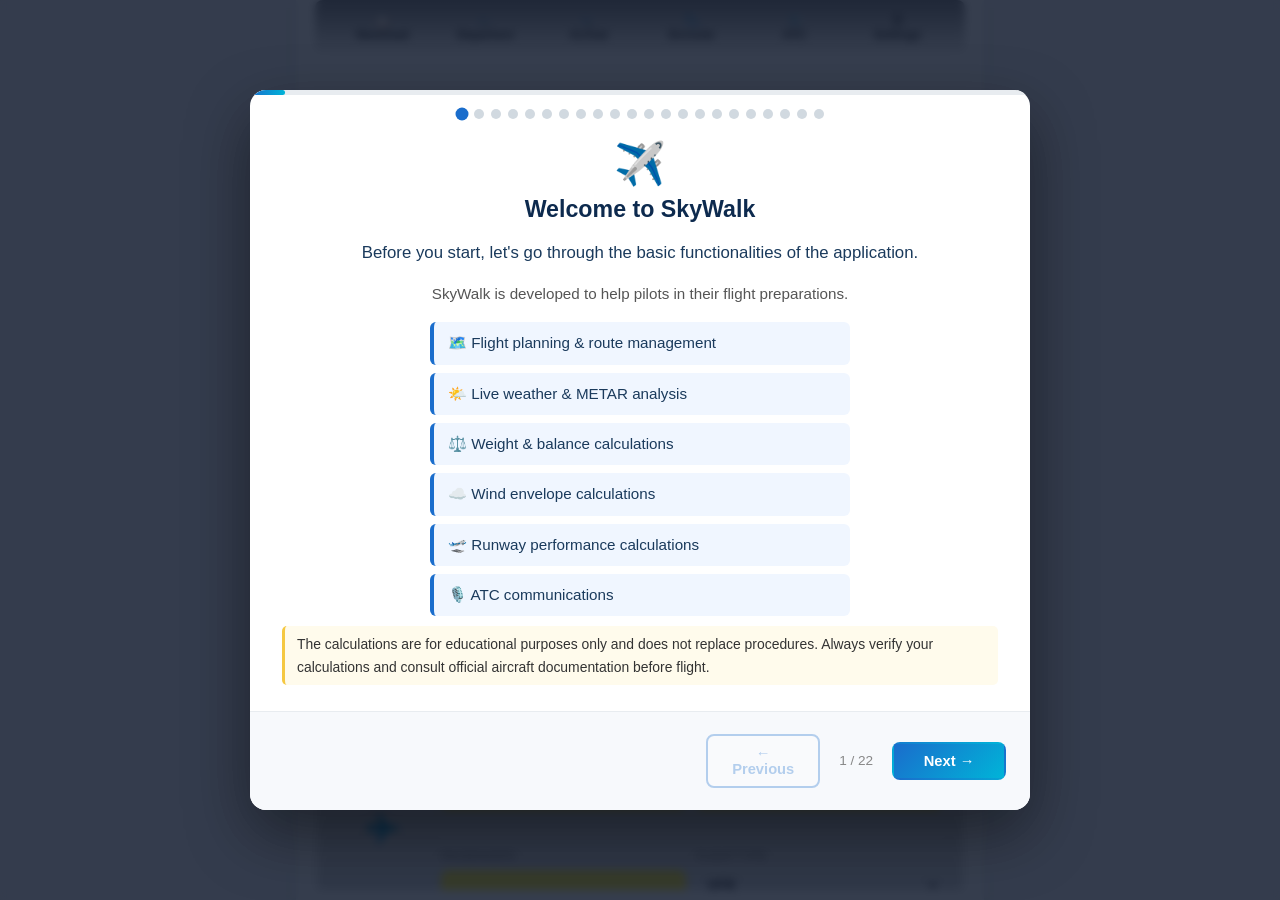
==== docs/index.html @ 06df672e "new version" ====
<!DOCTYPE html>
<html lang="en">

<!--
// SkyWalk Application

// Copyright (c) 2025 Erdogan Taskesen
// Author: Erdogan Taskesen

// License: Non-Commercial Source-Available License

// Permission is hereby granted for non-commercial purposes only.
// Non-commercial use includes academic, educational, and personal use.

// Commercial use is strictly prohibited without prior written permission
// from the author. Commercial use includes, but is not limited to:
// - Use by for-profit entities
// - Internal business use
// - Software-as-a-Service (SaaS)
// - Consulting, client work, or service delivery
// - Redistribution as part of a paid product
// - Resale or monetization in any form

// Any commercial use requires an explicit, separate commercial license
// obtained from the author.

// DISCLAIMER OF WARRANTY AND LIABILITY

// This software is provided "AS IS", without warranty of any kind,
// express or implied, including but not limited to the warranties of
// merchantability, fitness for a particular purpose, accuracy, or
// non-infringement.

// The entire risk arising out of the use or performance of this software
// is assumed by the user. In no event shall the author be liable for any
// claim, damages, or other liability, whether in an action of contract,
// tort, or otherwise, arising from, out of, or in connection with the
// software or the use or other dealings in the software.

// Contact:
// For commercial licensing requests, contact:
// <skywalk.aviation@icloud.com>

-->


<head>
    <meta charset="UTF-8">
    <title>Skywalk Flightplan</title>

    <!--Prevent White Flash / Hard Reload Feel-->
    <meta name="theme-color" content="#0a0f1c">

    <!--RUN FULL SCREEN-->
    <meta name="viewport" content="width=device-width, initial-scale=1.0, viewport-fit=cover">
    <meta name="mobile-web-app-capable" content="yes">
    <meta name="apple-mobile-web-app-status-bar-style" content="black-translucent">
    <meta name="theme-color" content="#2A3F54">
    <meta http-equiv="Cross-Origin-Opener-Policy" content="same-origin">
    <meta http-equiv="Cross-Origin-Embedder-Policy" content="require-corp">

    <!--ICON-->
    <link rel="shortcut icon" type="image/png" href="./icons/icon_dark.png">
    <link rel="icon" type="image/png" sizes="16x16 32x32" href="./icons/icon_dark.png">
    <link rel="apple-touch-icon" sizes="180x180" href="./icons/icon_dark.png">

    <!--STYLESHEETS-->
    <link rel="stylesheet" href="./styles/style.css">
    <link rel="stylesheet" href="./styles/style_tutorial.css">
    <link rel="stylesheet" href="./styles/style_wb.css">
    <link rel="stylesheet" href="./styles/style_topmenu.css">
    <link rel="stylesheet" href="./styles/style_navlog.css">
    <link rel="stylesheet" href="./styles/style_countries.css">
    <link rel="stylesheet" href="./styles/style_wizard.css">
    <link rel="stylesheet" href="./styles/style_darkmode.css">

    <!--CORE FILES-->
    <link rel="stylesheet" href="https://pyscript.net/releases/2025.8.1/core.css">
    <script type="module" src="https://pyscript.net/releases/2025.8.1/core.js"></script>
    <script src="./libs/plotly-2.35.2.min.js"></script>

    <!--GZIP-->
    <!--<script src="https://cdn.jsdelivr.net/npm/fflate/umd/index.js"></script>-->
    <script src="./libs/fflate.js"></script>

    <!--LOGIN-->
    <!--<script src="https://cdnjs.cloudflare.com/ajax/libs/Chart.js/3.9.1/chart.min.js"></script>-->
    <script src="./libs/chart.min.js"></script>
    <script async src="https://js.stripe.com/v3/buy-button.js"></script>

    <!-- Leaflet CSS -->
    <link rel="stylesheet" href="./libs/leaflet.css">
    <script src="./libs/leaflet.js"></script>
    <!--APP FILES-->
    <link rel="manifest" href="manifest.json">
    <script src="app.js"></script>
    <!--SCRIPTS-->
    <script src="./scripts/config.js" defer></script>
    <script src="./scripts/core.js" defer></script>
    <script src="./scripts/flashcard.js" defer></script>
    <script src="./scripts/widgets.js" defer></script>
    <!--ANIMATION SCRIPTS-->
    <script src="./scripts/rain.js" defer></script>
    <script src="./scripts/cloud.js" defer></script>
    <script src="./scripts/fog.js" defer></script>
    <script src="./scripts/sun.js" defer></script>
    <script src="./scripts/snow.js" defer></script>
    <script src="./scripts/dark.js" defer></script>
    <script src="./scripts/cloudPlot.js" defer></script>
    <script src="./scripts/metar.js" defer></script>
    <script src="./scripts/maps.js" defer></script>
    <script src="./scripts/circuit.js" defer></script>
    <script src="./scripts/weightbalance.js" defer></script>
    <script src="./scripts/windenvelope.js" defer></script>
    <script src="./scripts/fuel.js" defer></script>
    <script src="./scripts/runway.js" defer></script>
    <script src="./scripts/runwayUI.js" defer></script>
    <script src="./scripts/checklist.js" defer></script>
    <script src="./scripts/tutorial.js" defer></script>
    <script src="./scripts/wizard.js" defer></script>
    <script src="./scripts/aircraft.js" defer></script>
    <script src="./scripts/pax_weights.js" defer></script>
    <script src="./scripts/various.js" defer></script>
    <script src="./scripts/navlog.js" defer></script>
    <script src="./scripts/navlogGUI.js"></script>
    <script src="./scripts/ATC.js"></script>
    <script src="./scripts/defaults.js"></script>
    <script src="./scripts/aerodromes.js"></script>
    <script src="./scripts/clickevents.js" defer></script>
    <script src="./scripts/darkmode.js" defer></script>

    <!--login.js must be after config.js-->
    <script src="./scripts/login.js" defer></script>
    <script src="./scripts/paywall.js" defer></script>


</head>


<body>

<div id="app">

    <!-- Tab links -->
    <div class="app-container">
        <div class="tab">
            <button class="tablinks" data-tab="General">📋<br>New/load</button>
            <button class="tablinks" data-tab="Departure">🛫<br>Departure</button>
            <button class="tablinks" data-tab="Arrival">🛬<br>Arrival</button>
            <button class="tablinks" data-tab="Enroute">✈️<br>Enroute</button>
            <button class="tablinks" data-tab="ATC">🎙️<br>ATC</button>
            <button class="tablinks" data-tab="Settings">☰<br>Settings</button>
        </div>
    </div>

	<div id="Settings" class="tabcontent">

        <!-- Dark mode toggle -->
        <button id="dark-mode-toggle" class="dark-toggle-btn" onclick="toggleDarkMode();  newFlightPlan();" title="Toggle dark mode" aria-label="Toggle dark mode">
            <span id="dark-mode-icon">🌙</span>
        </button>

	    <label_h1>Settings</label_h1>
        <button class="tablinks" data-tab="Checklist" style="cursor: pointer;">📋 Checklist</button>
        <button class="tablinks" data-tab="Aircrafts" style="cursor: pointer;">🛠️ Aircraft Managment</button>
        <button class="tablinks" data-tab="Countries" style="cursor: pointer;">🌍 Select Countries</button>

        <label_h1>Documentation</label_h1>
        <button onclick="window.open('https://skywalk-aviation.github.io/docs/pages/html/index.html','_blank')" title="Documentation pages">📗 Documentation pages</button>

        <label_h1>Wizards</label_h1>
        <div class="button-row"> <button id="Wizard" type="button" onclick="window.SkyWalkWizard.show()" title="Setup Wizard"> 🧙 Wizard New Flightplan </button> </div>
        <div class="button-row"> <button id="Tutorial" type="button" onclick="window.SkyWalkTutorial.show()" title="Tutorial"> 📘 Tutorial </button> </div>

        <label_h1>Configurations/ Updates</label_h1>
       	<button class="tablinks" data-tab="Config" style="cursor: pointer;">⚙️ Config</button>
        <button class="tablinks" data-tab="Subscriptions" style="cursor: pointer;">💳 Subscriptions/ Pricing</button>
        <button id="updateBtn" onclick="updateApp()">🌀 Check for updates</button>

	</div>


    <!-- =============== TAB GENERAL =============== -->
	<div id="General" class="tabcontent">
        <div class="border-round-eged-logo">
            <div class="logo-container">

                <div id="loading-spinner" class="spinner-overlay" style="display: flex;">
                    <div class="spinner-container">
                        <div class="spinner"></div>
                        <div class="spinner-text">Loading SkyWalk. Please wait..</div>
                    </div>
                </div>

                <a href="https://skywalk-aviation.github.io/docs/pages/html/index.html" target="_blank">
                    <img
                        id="SKYWALK_LOGO_image_cache"
                        alt="SkyWalk"
                        src="./figs/logo_skywalk.png"
                    >
                    <!--<canvas class="rain-canvas" data-prefix="SKYWALK_LOGO"></canvas>-->
                    <canvas class="cloud-canvas"  data-prefix="SKYWALK_LOGO"></canvas>
                    <!--<canvas class="fog-canvas"  data-prefix="SKYWALK_LOGO"></canvas>-->
                    <!--<canvas class="flare-canvas"  data-prefix="SKYWALK_LOGO"></canvas>-->
                    <!--<canvas class="snow-canvas"  data-prefix="SKYWALK_LOGO"></canvas>-->
                    <!--<canvas class="dark-canvas"  data-prefix="SKYWALK_LOGO"></canvas>-->
                </a>
                <div class="version" style="margin-bottom: 5px;">version: 1.0.0</div>

            </div>
        </div>


        <div class="button-row"> <button id="Wizard" type="button" onclick="window.SkyWalkWizard.show()" title="Setup Wizard"> 🧙 Wizard New Flightplan</button> </div>

        <div class="flight-card">
            <div class="route-header">


                <div class="airport" style="min-width: 0; overflow: hidden;">
                    <div class="airport-code">
                        <input id="DEPARTURE_ICAO" type="text" class="UPPERCASE_input" title="Departure ICAO"
                            style="font-size: 26px; font-weight: bold; color: #2c2c2c; margin-bottom: 2px; text-align: center; width: 100%; box-sizing: border-box;">
                    </div>
                    <div id="DEPARTURE_CITY" class="airport-name">DEPARTURE</div>
                    <div><img id="DEPARTURE_FLAG_2" src="" alt="" style="width:30px; height:auto; vertical-align:middle; margin-left:6px;"></div>
                    <div class="schedule-label">Scheduled</div>
                    <input type="time" id="DEPARTURE_CLOCK" class="clock-input" onclick="this.showPicker?.()" step="300" style="width: 100%; box-sizing: border-box;">
                </div>

                <div
                  class="plane-icon"
                  onclick="handlePlaneClick()" title="Load aerodrome field information" style="display:flex; flex-direction:column; align-items:center; cursor:pointer;">
                    <svg viewBox="0 0 24 24" xmlns="http://www.w3.org/2000/svg" style="width:36px; height:36px;">
                        <path d="M21 16v-2l-8-5V3.5c0-.83-.67-1.5-1.5-1.5S10 2.67 10 3.5V9l-8 5v2l8-2.5V19l-2 1.5V22l3.5-1 3.5 1v-1.5L13 19v-5.5l8 2.5z"/>
                    </svg>

                    <div style="font-size:10px; margin-top:4px; opacity:0.7; text-align:center;">
                        Load Aerodromes
                    </div>
                </div>

                <div class="airport" style="min-width: 0; overflow: hidden;">
                    <div class="airport-code">
                        <input id="ARRIVAL_ICAO" type="text" class="UPPERCASE_input" title="Arrival ICAO"
                        style="font-size: 26px; font-weight: bold; color: #2c2c2c; margin-bottom: 2px; text-align: center; width: 100%; box-sizing: border-box;">
                    </div>
                    <div id="ARRIVAL_CITY" class="airport-name">ARRIVAL</div>
                    <div><img id="ARRIVAL_FLAG_2" src="" alt="" style="width:30px; height:auto; vertical-align:middle; margin-left:6px;"></div>
                    <div class="schedule-label">Scheduled</div>
                    <input type="time" id="ARRIVAL_CLOCK" class="clock-input" onclick="this.showPicker?.()" step="300" style="width: 100%; box-sizing: border-box;">
                </div>
            </div>


            <!--CREATE AIRCRAFT LINE WITH BUTTONS -->
            <div class="wind-grid" style="display: flex; ">
                <!-- LEFT: button -->
                <button id="new_plan_btn"
                    title="Start new flight plan (clears current)"
                    style="
                        background:transparent;
                        border:transparent;
                        border-radius:6px;
                        color:#333;
                        width:32px;
                        height:32px;
                        padding:0;
                        margin:0 6px 0 0;
                        cursor:pointer;
                        font-size:18px;
                        display:flex;
                        align-items:center;
                        justify-content:center;
                        transition:all .15s ease;"
                >✕</button>

                <div class="divider-general-section" style="display:flex; align-items:center; width:100%;"></div>

                    <!-- CENTER: Divider -->
                    <!--<svg class="divider-plane"
                        viewBox="0 0 24 24"
                        xmlns="http://www.w3.org/2000/svg"
                        style="margin:0 auto;">
                        <path fill="#666" d="M21 16v-2l-8-5V3.5c0-.83-.67-1.5-1.5-1.5S10 2.67 10 3.5V9l-8 5v2l8-2.5V19l-2 1.5V22l3.5-1 3.5 1v-1.5L13 19v-5.5l8 2.5z"/>
                    </svg>-->

                <div style="flex:1; display:flex; flex-direction:column; justify-content:center;">
                    <div id="ICAO_load_progress_track"
                         style="display:none; height:4px; width:100%; background:#e0e0e0;
                                border-radius:2px; margin-top:3px; overflow:hidden;">
                        <div id="ICAO_load_progress_bar"
                             style="height:100%; width:0%; background:#006280;
                                    border-radius:2px; transition:width 0.25s ease;">
                        </div>
                    </div>
                </div>

                <!-- RIGHT: button -->
                <button id="save_fields_btn" onclick="save_flightplan()" title="Save Flight Plan" style="background-color:transparent; border:none; color:#666; width:30px; min-width:24px; height:24px; padding:0; margin:0 6px 0 0; cursor:pointer;"> 💾 </button>

            </div>

            <!---->

            <!--<div class="distance-section">-->
            <div class="distance-info" style="display:flex; justify-content:center; align-items:center; ">
                    <!--<span id="DEPARTURE_FLIGHT_DISTANCE_INFO">Departure</span>-->
                    <span id="ARRIVAL_FLIGHT_DISTANCE_INFO">- km, - min.</span>
                </div>
            <!--</div>-->



        </div>


        <!-- AIRCRAFT SECTION -->
        <div class="divider-general-section" style="background: #f5f5f5;"></div>

        <div class="flight-card">
            <div class="flight-card-row">

                <!-- LEFT 15% COLUMN -->
                <div class="flight-card-icon" onclick="aircraftRegistrationClick()" title="Load aircraft">
                    <div class="plane-small">
                        <svg viewBox="0 0 24 24" xmlns="http://www.w3.org/2000/svg">
                            <path d="M21 16v-2l-8-5V3.5c0-.83-.67-1.5-1.5-1.5S10 2.67 10 3.5V9l-8 5v2l8-2.5V19l-2 1.5V22l3.5-1 3.5 1v-1.5L13 19v-5.5l8 2.5z"/>
                        </svg>
                    </div>
                </div>

                <!-- RIGHT 85% CONTENT -->
                <div class="flight-card-content">

                    <div class="wind-grid">
                        <div class="aircraft" style="text-align: left;">
                            <span id="CALLSIGN_LABEL" class="tile-label" style="text-align: left;">REGISTRATION</span>
                            <input id="CALLSIGN" type="text" class="tile-value UPPERCASE_input"
                                   title="Registration of the aircraft"
                                   style="font-size: 14px; text-align: left">
                        </div>

                        <div class="aircraft" style="text-align: left;">
                            <span class="tile-label" style="text-align: left;">AIRCRAFT TYPE</span>
                            <input id="AIRCRAFT_TYPE" type="text"
                                   class="tile-value UPPERCASE_input"
                                   title="Aircraft Type (ROBIN, CESSNA)"
                                   style="font-size: 14px; text-align: left; ">
                        </div>
                    </div>

                    <div class="divider-general-section" style="background: #f0f0f0"></div>

                    <div class="wind-grid">
                        <div class="aircraft" style="text-align: left;">
                            <span class="tile-label" style="text-align: left;">PASSENGERS</span>
                            <input id="POB" type="text"
                                   class="tile-value UPPERCASE_input"
                                   title="Persons on Board"
                                   style="font-size: 14px; text-align: left">
                        </div>

                        <div class="aircraft" style="text-align: left;">
                            <span class="tile-label" style="text-align: left;">FLIGHT TYPE</span>
                            <select id="FLIGHT_RULES" class="tile-value-dropdown" style="text-align: left; background: transparent; ">
                                <option value="VFR">VFR</option>
                                <option value="IFR">IFR</option>
                            </select>
                        </div>
                    </div>

                </div>

            </div>
        </div>


        <div class="divider-general-section" style="background: #f5f5f5;"></div>


        <div class="flight-card">
            <div class="flight-card-row">

                <!-- LEFT 15% COLUMN -->
                <div class="flight-card-icon" onclick="load_flightplan_js()" title="Load flight plan">
                    <div class="plane-small">
                        <svg viewBox="0 0 24 24" xmlns="http://www.w3.org/2000/svg">
                            <path d="M21 16v-2l-8-5V3.5c0-.83-.67-1.5-1.5-1.5S10 2.67 10 3.5V9l-8 5v2l8-2.5V19l-2 1.5V22l3.5-1 3.5 1v-1.5L13 19v-5.5l8 2.5z"/>
                        </svg>
                    </div>
                </div>


                <div class="flight-card-content">
                    <div class="wind-grid">
                        <div class="aircraft" style="text-align: left;">
                            <span id='DATETIME_CREATION' class="tile-label" style="text-align: left;">FLIGHT PLAN</span>
                            <input id="FLIGHTPLAN" type="text" class="tile-value UPPERCASE_input"
                                onchange="createDateTime()"
                                placeholder="My new flight plan"
                                title="Flightplan"
                                style="font-size: 20px; text-align: left;">
                        </div>
                    </div>

                    <div class="divider-general-section">
                        <!-- Load progress bar – shown only while ARRIVAL_ICAO is loading -->
                        <div id="flightplan_load_progress_track" style="display:none; height:4px; width:100%; background:#e0e0e0; border-radius:2px; margin-top:3px; overflow:hidden;">
                            <div id="flightplan_load_progress_bar" style="height:100%; width:0%; background:#006280; border-radius:2px; transition:width 0.25s ease;"></div>
                        </div>
                    </div>

                    <div style="display: flex; align-items: center; gap: 6px; width: 100%;">
                        <!-- Delete button -->
                        <button id="delete_btn" title="Delete Flight Plan" style="flex: 0 0 30px; width: 30px; height: 30px; display: flex; align-items: center; justify-content: center; background: transparent; border: none; color: #666; cursor: pointer; font-size: 16px;">🗑️</button>
                        <!-- Dropdown -->
                        <select id="plan_spinner" class="tile-value-dropdown" onchange="this.value && load_flightplan_js()" style="flex: 1; width: 100%; min-width: 0; background: lightgray; font-size: 12px;"><option value="">Select and Load</option></select>
                        <!-- RIGHT: button -->
                        <button id="save_fields_btn" onclick="save_flightplan()" title="Save Flight Plan" style="background-color:transparent; border:none; color:#666; width:30px; min-width:24px; height:24px; padding:0; margin:0 6px 0 0; cursor:pointer;"> 💾 </button>
                    </div>


                </div>
            </div>
        </div>

        <div class="divider-general-section" style="background: #f5f5f5;"></div>

        <span class="tile-label" style="text-align: left; font-size: 16px; font-weight: bold;">FLIGHT PLAN<span style="font-size: 8px;"> RESULTS</span></span>

        <div class="flight-card">
            <span class="tile-label" style="text-align: left; font-size: 14px; font-weight: bold;"> TODO<span style="font-size: 8px;"> OVERVIEW</span></span>
            <div id="bottom-container">
                <div class="warning" id="missing_label">Missing: Flight plan name, CALLSIGN, Aircraft Type</div>
            </div>
        </div>


        <!-- DEPARTURE Summary -->
        <div class="flight-card">
            <span class="tile-label" style="text-align: left; font-size: 14px; font-weight: bold;">DEPARTURE <span style="font-size: 8px;">OVERVIEW</span></span>
            <div class="summary-grid">
                <div id="DEPARTURE_FLASHCARD_FLIGHTRULES"></div>
                <div id="DEPARTURE_FLASHCARD_TEMPDEW"></div>
                <div id="DEPARTURE_FLASHCARD_DIRSTRENGTH"></div>
            </div>

            <div class="divider-general-section" style="background: #f0f0f0;"></div>

            <div class="summary-grid">
                <div id="DEPARTURE_FLASHCARD_TREND"></div>
                <div id="DEPARTURE_FLASHCARD_HAZARD"></div>
                <div id="DEPARTURE_FLASHCARD_RISKSCORE"></div>
            </div>

            <div class="divider-general-section" style="background: #f0f0f0;"></div>

            <div class="summary-grid">
                <div id="DEPARTURE_FLASHCARD_WINDENV"></div>
                <div id="DEPARTURE_FLASHCARD_HEADWIND"></div>
                <div id="DEPARTURE_FLASHCARD_CROSSWIND"></div>
            </div>

            <div class="divider-general-section" style="background: #f0f0f0;"></div>

            <div class="summary-grid">
                <div id="DEPARTURE_FLASHCARD_RUNWAY_NR"></div>
                <div id="DEPARTURE_FLASHCARD_RUNWAY"></div>
                <div id="DEPARTURE_FLASHCARD_CLOUDS"></div>
            </div>

            <div class="divider-general-section" style="background: #f0f0f0;"></div>

            <div class="summary-grid">
                <div id="DEPARTURE_FLASHCARD_WEIGHT"></div>
                <div id="DEPARTURE_FLASHCARD_POB"></div>
                <div id="DEPARTURE_FLASHCARD_FUEL"></div>
            </div>
        </div>

        <!-- ARRIVAL Summary -->
        <div class="flight-card">
            <span class="tile-label" style="text-align: left; font-size: 14px; font-weight: bold;">ARRIVAL <span style="font-size: 8px;">OVERVIEW</span></span>
            <div class="summary-grid">
                <div id="ARRIVAL_FLASHCARD_FLIGHTRULES"></div>
                <div id="ARRIVAL_FLASHCARD_TEMPDEW"></div>
                <div id="ARRIVAL_FLASHCARD_DIRSTRENGTH"></div>
            </div>

            <div class="divider-general-section" style="background: #f0f0f0;"></div>

            <div class="summary-grid">
                <div id="ARRIVAL_FLASHCARD_TREND"></div>
                <div id="ARRIVAL_FLASHCARD_HAZARD"></div>
                <div id="ARRIVAL_FLASHCARD_RISKSCORE"></div>
            </div>

            <div class="divider-general-section" style="background: #f0f0f0;"></div>

            <div class="summary-grid">
                <div id="ARRIVAL_FLASHCARD_WINDENV"></div>
                <div id="ARRIVAL_FLASHCARD_HEADWIND"></div>
                <div id="ARRIVAL_FLASHCARD_CROSSWIND"></div>
            </div>

            <div class="divider-general-section" style="background: #f0f0f0;"></div>

            <div class="summary-grid">
                <div id="ARRIVAL_FLASHCARD_RUNWAY_NR"></div>
                <div id="ARRIVAL_FLASHCARD_RUNWAY"></div>
                <div id="ARRIVAL_FLASHCARD_CLOUDS"></div>
            </div>

            <div class="divider-general-section" style="background: #f0f0f0;"></div>

            <div class="summary-grid">
                <div id="ARRIVAL_FLASHCARD_WEIGHT"></div>
                <div id="ARRIVAL_FLASHCARD_POB"></div>
                <div id="ARRIVAL_FLASHCARD_FUEL"></div>
            </div>
        </div>



        <div id="my-login-badge" style="text-align: left; font-size: 8px; color: gray; margin: 1px 0 0 0;"></div>
        <script>
          document.addEventListener('DOMContentLoaded', () => {
            SkyWalkLogin.renderStatusBadge('my-login-badge');
          });
        </script>


        <div class="divider-general-section" style="background: #f0f0f0;"></div>

        <!-- Bottom Buttons Container -->
        <div id="bottom-container">
            <!--<div class="coffee-container">
                <a href="https://www.buymeacoffee.com/erdogant" target="_blank">
                    <img id="coffee_logo" alt="Coffee Donation" src="./figs/buy_me_a_coffee.png">
                </a>
            </div>-->

           	<center>
          		<script async src="https://media.ethicalads.io/media/client/ethicalads.min.js"></script>
          		<div data-ea-publisher="erdogantgithubio" data-ea-type="text"></div>
           	</center>
        </div>

	</div>


	<!-- ============================================= -->
	<!-- =============== TAB DEPARTURE =============== -->
	<!-- ============================================= -->

	<div id="Departure" class="tabcontent">

        <!-- Departure Information Label -->
        <label_h1>Departure Information</label_h1>

        <div class="logo-container">
            <!--Aerodrome image-->
            <img
                id="DEPARTURE_image_cache"
                alt="Departure Aerodrome"
                src="./figs/default_aerodrome.jpg"
                onclick="openAerodromeMap('DEPARTURE')"
            >
            <!--Rain overlay-->
            <canvas class="rain-canvas" data-prefix="DEPARTURE"></canvas>
            <canvas class="cloud-canvas"  data-prefix="DEPARTURE"></canvas>
            <canvas class="fog-canvas"  data-prefix="DEPARTURE"></canvas>
            <canvas class="flare-canvas"  data-prefix="DEPARTURE"></canvas>
            <canvas class="snow-canvas"  data-prefix="DEPARTURE"></canvas>
            <canvas class="dark-canvas"  data-prefix="DEPARTURE"></canvas>

        </div>
        <div style="display: flex; justify-content: flex-end; align-items: center; gap: 0px; margin-top: 0px; padding-bottom: 0px; margin: 0px;">
            <button id="DEPARTURE_ANIMATION_STOP" title="Stop Animation" style="background-color: transparent; border: none; color: #666; width: 30px; min-width: 24px; height: 24px; padding: 0; margin: 8px 0 8px 4px; flex: 0 0 auto; cursor: pointer;">⏸️</button>
            <button id="DEPARTURE_ANIMATION_START" title="Play Animation" style="background-color: transparent; border: none; color: #666; width: 30px; min-width: 24px; height: 24px; padding: 0; margin: 8px 0 8px 4px; flex: 0 0 auto; cursor: pointer;">▶️</button>
        </div>


        <label_h1>Select Departure</label_h1>

        <div class="border-round-eged" id="DEPARTURE_SELECT_AERODROME_BORDER_1">
            <div class="wind-grid">
                <select id="DEPARTURE_COUNTRY" class="tile-value-dropdown" style="font-weight: normal;"
                        onchange="this.value && window.importCountry('DEPARTURE', this.value)">
                    <option value="">Select Country</option>
                    <!-- ICAO City options will be populated dynamically IN importCountry()-->
                </select>
                <select id="DEPARTURE_ICAO_CITY" class="tile-value-dropdown" style="font-weight: normal;"
                        onchange="this.value && window.populate_aerodrome_fields_from_icao('DEPARTURE', this.value)">
                    <option value="">Select ICAO</option>
                    <!-- ICAO City options will be populated dynamically IN populate_aerodrome_fields_from_icao()-->
                </select>
            </div>

            <div class="button-row">
                <img id="DEPARTURE_FLAG_1" src="" alt="" style="width:30px; height:auto; vertical-align:middle; margin-left:6px;">
                <img id="DEPARTURE_CATEGORY_ICON" src="" alt="" style="width:35px; height:auto; vertical-align:middle; margin-left:6px;">
                <img id="DEPARTURE_VFR_ICON" src="" alt="" style="width:70px; height:auto; vertical-align:middle; margin-left:6px;">
                <img id="DEPARTURE_METAR_WARNING" src="" alt="" style="width:70px; height:auto; vertical-align:middle; margin-left:6px;">
            </div>

        </div>


        <div class="collapsible" data-title="⚠️ METAR">
        <div class="collapsible-header" id="DEPARTURE_METARMENU_TOP"></div>
        <div class="collapsible-content" id="DEPARTURE_METARMENU_BACKGROUND">

            <div class="wind-grid">
                 <div class="tile">
                    <input id="DEPARTURE_WIND_DIRECTION" type="text" class="tile-value">
                    <span class="tile-label">Wind direction (°)</span>
                </div>

                <div class="tile">
                    <input id="DEPARTURE_WIND_STRENGTH" type="text" class="tile-value">
                    <span class="tile-label">Strength (kt)</span>
                </div>

                <div class="tile">
                    <input id="DEPARTURE_WIND_GUST" type="text" class="tile-value">
                    <span class="tile-label">Gust (kt)</span>
                </div>
            </div>

            <div class="wind-grid">
                <div class="tile">
                    <input id="DEPARTURE_WIND_VARIATION" type="text" class="tile-value">
                    <span class="tile-label">Variation (°)</span>
                </div>
                <div class="tile">
                    <input id="DEPARTURE_TEMPERATURE" type="text" class="tile-value">
                    <span class="tile-label">Temp. (C°)</span>
                </div>
                <div class="tile">
                    <input id="DEPARTURE_QNH" type="text" class="tile-value">
                    <span class="tile-label">QNH</span>
                </div>
            </div>

            <div class="wind-grid">
                <div class="button-row">
                    <textarea id="METAR-FIELD-DEPARTURE"
                        placeholder="METAR Information"
                        title="METAR weather information"
                        style="font-size:12px; background-color: transparent; width: 100%; min-height: 80px; max-height: 120px; resize: vertical; padding: 8px; box-sizing: border-box; border-radius: 10px"
                        aria-label="METAR Information">
                    </textarea>
                </div>
            </div>

            <div style="display: flex; gap: 1px; margin-top: 1px;">
                <input type="text" id="METAR-TEXT-DEPARTURE" readonly
                    style="transition: background-color 0.3s; width: 70%;
                           padding: 0; box-sizing: border-box; font-size: 10px;
                           border: none; background-color: transparent;
                           color: #333333; outline: none;">

                <input type="text" id="DATETIME-METAR-DEPARTURE" readonly
                    style="transition: background-color 0.3s; width: 40%;
                           padding: 0; box-sizing: border-box; font-size: 10px;
                           border: none; background-color: transparent;
                           color: #333333; outline: none;">
            </div>

            <!--<button id="DEPARTURE_USE_CACHED" title="Retrieve most recent METAR weather information from Aviation weather" style="background-color: transparent; border: none; color: #666; width: 30px; min-width: 24px; height: 24px; padding: 0; margin: 8px 0 8px 4px; flex: 0 0 auto; cursor: pointer;">⛅</button>-->
            <div class="button-row">
                <button id="DEPARTURE_USE_CACHED" class="button-style" title="Retrieve most recent METAR weather information from Aviation weather">
                    Update METAR Information
                </button>
                <button id="DEPARTURE_ANIMATION_METARTEXT" title="Update METAR on textfield" style="background-color: transparent; border: none; color: #666; width: 30px; min-width: 24px; height: 24px; padding: 0; margin: 8px 0 8px 4px; flex: 0 0 auto; cursor: pointer;">🔀</button>
            </div>

        </div>
        </div>


        <div class="collapsible" data-title="AERODROME">
        <div class="collapsible-header" id='DEPARTURE_AERODROME_MENU_TOP'></div>
        <div class="collapsible-content" id='DEPARTURE_AERODROME_MENU_BACKGROUND'>

            <div class="grid-two-thirds-one-third">
                <div class="tile">
                    <input id="DEPARTURE_NAME" type="text" class="tile-value" title="Name of the aerodrome how it is known on the radio">
                    <span class="tile-label">Aerodrome name</span>
                </div>
                <select id="DEPARTURE_CTR" class="tile-value-dropdown" onchange="highlightMissingFields(); highlightDropdownMenus('DEPARTURE')" style="text-align: center;">
                    <option value=""></option>
                    <option value="CTR">CTR</option>
                </select>
            </div>

            <div class="grid-two-thirds-one-third">
                <div class="tile">
                    <input id="DEPARTURE_POSITION" type="text" class="tile-value UPPERCASE_input" title="Position of the Aircraft" placeholder="AT THE APRON">
                    <span class="tile-label">Position of the aircraft</span>
                </div>
                <div class="tile">
                    <input id="DEPARTURE_CIRCUIT_ALTITUDE" type="text" class="tile-value" title="The altitude of the circuit (ft)." placeholder="1000">
                    <span class="tile-label">Altitude circuit(ft)</span>
                </div>
            </div>

            <div class="grid-two-thirds-one-third">
                <div class="tile">
                    <input id="DEPARTURE_ROUTE_NAME" type="text" class="tile-value UPPERCASE_input" title="The name of the route (e.g., MIKE/ROMEO) for departure." placeholder="ROMEO/ MIKE">
                    <span class="tile-label">Name departure</span>
                </div>
                <div class="tile">
                    <input id="DEPARTURE_ROUTE_ALTITUDE" type="text" class="tile-value" title="The altitude of the route (ft)." placeholder="1500">
                    <span class="tile-label">Altitude departure (ft)</span>
                </div>
            </div>

            <!-- Cloud layers -->
            <div class="wind-grid">
                <div id="DEPARTURE_CLOUD_CONTAINER" style="display:none; margin-top: 8px;" onclick="toggleCloudAnimation('DEPARTURE')" title="Toggle animation by clicking on the image">
                    <canvas class="cloudplot-canvas" id="DEPARTURE_CLOUD_CANVAS"></canvas>
                    <!-- Canvas overlay -->
                    <!--<canvas class="flare-canvas" data-prefix="DEPARTURE"></canvas>-->
                </div>
            </div>

            <div class="button-row">
                <button id="DEPARTURE_LOAD_ICAO" class="button-style" title="Reset to default aerodrome (ICAO) information">
                    Retrieve Original Aerodrome Info
                </button>
                <button onclick="window.save_aerodrome_to_json('DEPARTURE')" title="Save custom aerodrome information" style="background-color: transparent; border: none; color: #666; width: 30px; min-width: 24px; height: 24px; padding: 0; margin: 8px 4px 8px 0; flex: 0 0 auto; cursor: pointer; float: right;">💾</button>
            </div>


        </div>
        </div>


        <!--CONTACT-->
         <div class="collapsible" data-title="CONTACT">
         <div class="collapsible-header" id="DEPARTURE_CONTACT_MENU"></div>
         <div class="collapsible-content" id="DEPARTURE_CONTACT_MENU_BACKGROUND">

             <div class="wind-grid">
                 <div class="tile">
                     <input id="DEPARTURE_ATC_GROUND" type="text" class="tile-value">
                     <span class="tile-label">Ground/ delivery (MHz)</span>
                 </div>
                 <div class="tile">
                     <input id="DEPARTURE_ATC_TOWER" type="text" class="tile-value">
                     <span class="tile-label">Tower/ Radio (MHz)</span>
                 </div>
                 <div class="tile">
                     <input id="DEPARTURE_ATC_ATIS_FREQ" type="text" class="tile-value">
                     <span class="tile-label">ATIS (MHz)</span>
                 </div>
             </div>

             <div class="grid-two-thirds-one-third">
                 <div class="tile">
                     <input id="DEPARTURE_ATC_TELEPHONE" type="text" class="tile-value">
                     <span class="tile-label">Telephone Number</span>
                 </div>
                 <div class="tile">
                     <input id="DEPARTURE_ATC_APPROACH" type="text" class="tile-value">
                     <span class="tile-label">Approach (MHz)</span>
                 </div>
             </div>

             <button onclick="window.save_aerodrome_to_json('DEPARTURE')" title="Save custom aerodrome information" style="background-color: transparent; border: none; color: #666; width: 30px; min-width: 24px; height: 24px; padding: 0; margin: 8px 4px 8px 0; flex: 0 0 auto; cursor: pointer; float: right;">💾</button>
         </div>
         </div>

         <!-- FLIGHT INFORMATION -->
         <div class="collapsible" data-title="FLIGHT INFORMATION CENTER (FIC)">
         <div class="collapsible-header" id="DEPARTURE_FIC_MENU"></div>
         <div class="collapsible-content" id="DEPARTURE_FIC_MENU_BACKGROUND">

             <div class="grid-two-thirds-one-third">
                 <div class="tile">
                     <input id="DEPARTURE_FIC_NAME" type="text" class="tile-value REPLACE_INFO" style="font-size: 14px;">
                     <span class="tile-label">FIC NAME</span>
                 </div>
                 <div class="tile">
                     <input id="DEPARTURE_FIC_FREQUENCY" type="text" class="tile-value">
                     <span class="tile-label">FREQUENCY (Mhz)</span>
                 </div>
             </div>

             <div class="grid-two-thirds-one-third">
                 <div class="tile">
                     <input id="DEPARTURE_OVERHEAD" type="text" class="tile-value UPPERCASE_input" style="font-size: 11px;">
                     <span class="tile-label">OVERHEAD</span>
                 </div>
                 <div class="tile">
                     <input id="DEPARTURE_SQUAWK" type="text" class="tile-value">
                     <span class="tile-label">SQUAWK</span>
                 </div>
             </div>

             <div class="wind-grid" style="display: flex; align-items: center; gap: 8px;">
                 <!-- Delete Button -->
                 <button id="fic_delete_btn" style="display: flex; justify-content: center; align-items: center; background-color: transparent; border: none; color: #666; cursor: pointer; width: 30px; height: 30px;" title="Delete FIC">🗑️</button>
                 <!-- Spinner -->
                 <select id="fic_spinner" class="tile-value-dropdown" style="flex: 1; font-size: 12px; font-weight: normal;">
                     <option value="">Select and Load</option>
                 </select>
                 <!-- Save button -->
                 <button id="fic_save_btn" style="display: flex; justify-content: center; align-items: center; background-color: transparent; border: none; color: #666; cursor: pointer; width: 30px; height: 30px;" title="Save FIC">💾</button>
                 <!-- Clean Button -->
                 <button id="fic_clean_btn" onclick="fic_clean('DEPARTURE')" style="display: flex; justify-content: center; align-items: center; background-color: transparent; border: none; color: #666; cursor: pointer; width: 30px; height: 30px;" title="Create new FIC">🧹</button>
             </div>

         </div>
         </div>


         <!--RUNWAY DEPARTURE-->
         <div class="collapsible" data-title="RUNWAY">
         <div class="collapsible-header" id="DEPARTURE_RUNWAY_MENU"></div>
         <div class="collapsible-content">

             <div class="wind-grid">
                 <div id="DEPARTURE_RUNWAY_MESSAGE"></div>
             </div>

             <div class="border-round-eged">
                 <div class="wind-grid">
                     <div class="tile">
                         <input id="DEPARTURE_RUNWAY_LENGTH"
                                 type="text" class="tile-value" title="Set the runway length (m)."
                                 oninput="if(window.flight_plan_data) window.flight_plan_data['DEPARTURE_RUNWAY_LENGTH'] = Math.round(parseFloat(this.value) / 0.3048) || '';"
                                 style="font-size: 32px; font-family: 'Aeroport', 'Aviation', 'Consolas', 'Monaco', 'Menlo', 'Liberation Mono', 'Courier New', monospace; letter-spacing: 2px; text-align: center; height: 64px; line-height: 64px;">
                         <span class="tile-label">
                             Runway Length (m)
                         </span>
                     </div>
                     <div class="tile">
                         <input id="DEPARTURE_RUNWAY_NR"
                                 type="text" class="tile-value" title="Set the runway number."
                                 style="font-size: 32px; font-family: 'Aeroport', 'Aviation', 'Consolas', 'Monaco', 'Menlo', 'Liberation Mono', 'Courier New', monospace; letter-spacing: 2px; text-align: center; height: 64px; line-height: 64px;">
                         <span class="tile-label">
                             Runway Nr.
                         </span>

                         <div class="wind-grid" style="display: flex; align-items: center; gap: 8px;">
                             <!-- Delete Button -->
                             <button id="runway_delete_btn" onclick="runwayDelete('DEPARTURE')" style="display: flex; justify-content: center; align-items: center; background-color: transparent; border: none; color: #666; cursor: pointer; width: 30px; height: 30px;" title="Delete Runway">🗑️</button>
                             <!-- Spinner -->
                             <select id="DEPARTURE_RUNWAY_SPINNER" class="tile-value-dropdown" style="flex: 1; font-size: 12px; font-weight: normal;">
                                 <option value="">Select and Load</option>
                             </select>
                             <!-- Save button -->
                             <button id="runway_save_btn" onclick="runwaySave('DEPARTURE')" style="display: flex; justify-content: center; align-items: center; background-color: transparent; border: none; color: #666; cursor: pointer; width: 30px; height: 30px;" title="Save Runway">💾</button>
                         </div>

                     </div>


                 </div>

                 <div class="wind-grid">
                     <div class="tile" style="text-align: center;">
                         <input id="DEPARTURE_RUNWAY_SLOPE" type="text" class="tile-value">
                         <span class="tile-label" style="text-align: center;">Slope (°)</span>
                     </div>
                     <div class="tile">
                         <input id="DEPARTURE_ELEVATION" type="text" class="tile-value" title="Aerodrome elevation (ft).">
                         <span class="tile-label">Elevation (ft)</span>
                     </div>
                 </div>

                 <div class="wind-grid">
                     <div class="tile" style="text-align: center;">
                         <select id="DEPARTURE_RUNWAY_SURFACE" class="tile-value-dropdown" style="text-align: left; background: transparent; ">
                             <option value="">Select</option>
                             <option value="hard">Hard</option>
                             <option value="soft">Soft</option>
                             <option value="other">Other</option>
                         </select>
                         <span class="tile-label" style="text-align: center;">Surface</span>
                     </div>
                     <div class="tile" style="text-align: center;">
                         <select id="DEPARTURE_RUNWAY_SLIPPERY" class="tile-value-dropdown" style="text-align: left; background: transparent; ">
                             <option value="">Select</option>
                             <option value="dry">Dry</option>
                             <option value="wet">Wet</option>
                         </select>
                         <span class="tile-label" style="text-align: center;">Condition</span>
                     </div>
                 </div>

                 <textarea id="DEPARTURE_RUNWAY_CONDITION" class="tile-value" title="Runway condition." style="background-color: transparent; font-size: 12px; font-weight: normal; resize: vertical; min-height: 32px; max-height: 80px; width: 100%; box-sizing: border-box; white-space: pre-wrap; word-break: break-word; overflow-wrap: break-word; margin-top: 10px;"></textarea>

                 <button id="DEPARTURE_LOAD_DEFAULTS" onclick="window.setRunwaySurface('DEPARTURE', true); window.displayRunwayMain('DEPARTURE')"
                     title="Load the default runway information."
                     style="background-color: transparent; border: none; width: 10px; padding: 1px; cursor: pointer;">🔄
                 </button>
                 <button onclick="window.save_aerodrome_to_json('DEPARTURE')" title="Save custom aerodrome information" style="background-color: transparent; border: none; color: #666; width: 30px; min-width: 24px; height: 24px; padding: 0; margin: 8px 4px 8px 0; flex: 0 0 auto; cursor: pointer; float: right;">💾</button>

            </div>

            <div class="border-round-eged">
                 <div class="wind-grid">
                     <!--<div id="DEPARTURE_RUNWAY_MINDISTANCE"></div>-->
                     <div id="DEPARTURE_RUNWAY_THRESHOLD"></div>
                     <div id="DEPARTURE_RUNWAY_THRESHOLD_50ft"></div>
                 </div>

                 <div id="DEPARTURE_RUNWAY_PLOT"></div>
            </div>

            <div class="border-round-eged">
                 <div class="wind-grid">
                     <div id="DEPARTURE_RUNWAY_TABLE"></div>
                 </div>

            </div>

            <!-- Add a button to calculate -->
            <button class="button-style" onclick="window.requireSubscription('Runway Performance', null, true); window.displayRunwayMain('DEPARTURE')">
                Calculate Runway Performance
            </button>

         </div>
         </div>


        <!-- WIND ENVELPE -->
        <div class="collapsible" data-title="WIND ENVELOPE">
        <div class="collapsible-header" id="DEPARTURE_WIND_MENU"></div>
        <div class="collapsible-content">

            <div class="wind-grid">
                <div id="DEPARTURE_WINDENVELOPE_MESSAGE"></div>
            </div>

           <!-- WIND INFORMATION -->
           <div class="wind-grid">
               <div id="DEPARTURE_WIND_HEADWIND"></div>
               <div id="DEPARTURE_WIND_CROSSWIND"></div>
           </div>

           <div class="button-row" style="margin-bottom: 15px;">
               <div id="DEPARTURE_WIND_ENVELOPE_PLOT" style="width: 100%; box-sizing: border-box;"></div>
           </div>

           <div class="button-row">
               <button id="BTN-PLOT-WIND-DEPARTURE" class="button-style" onclick="requireSubscription('Wind Envelope plot', null, true); window.windEnvelopeMain('DEPARTURE')">
                   Reset Plot
               </button>
           </div>

       </div>
       </div>


        <!--WEIGHT AND BALANCE ENVELOPE-->
        <div class="collapsible" data-title="WEIGHT AND BALANCE">
        <div class="collapsible-header" id="DEPARTURE_WB_MENU"></div>
        <div class="collapsible-content">

            <div class="wind-grid">
                <div id="DEPARTURE_WEIGHTBALANCE_MESSAGE"></div>
            </div>
            <div class="wind-grid">
                <div id="DEPARTURE_envelopeMessage" style="margin-top: 12px; padding: 10px; border-radius: 8px; font-size: 14px; text-align: center;"></div>
                <div id="DEPARTURE_fuelMessage" style="margin-top: 12px; padding: 10px; border-radius: 8px; font-size: 14px; text-align: center;"></div>
            </div>

            <!-- Totals Section -->
            <div class="border-round-eged">
                <div class="weight-card-header">Totals</div>
                <div class="wind-grid_3">
                    <input type="number" class="tile-value" id="DEPARTURE_total_moment" value="" disabled>
                    <input type="number" class="tile-value" id="DEPARTURE_total_weight" value="" disabled>
                    <input type="number" class="tile-value" id="DEPARTURE_takeoff_cg" value="" disabled>
                </div>
                <div class="wind-grid_3">
                    <span class="tile-label">Total Moment</span>
                    <span class="tile-label">Total Weight (kg)</span>
                    <span class="tile-label">Take off CG</span>
                </div>
            </div>


            <div class="border-round-eged" style="background-color: #ffffff;">

                <div class="wb-center">
                    <div class="tile-wb">
                        <input class="input-wb" type="numeric" id="DEPARTURE_WEIGHT_FUEL_LITERS" value="">
                        <span class="label-wb">Fuel (liters)</span>
                    </div>
                </div>

                <!-- AIRCRAFT FRONT IMAGE -->
                <div class="logo-container-wb">
                    <img id="AIRCRAFT_FRONT_IMAGE" src="./figs/aircraft_front.png">
                </div>

                <div class="wb-row">
                    <div class="tile-wb">
                        <input class="input-wb" type="numeric" id="DEPARTURE_WEIGHT_PILOT">
                        <span class="label-wb">Pilot (kg)</span>
                    </div>

                    <div class="tile-wb">
                        <input class="input-wb" type="numeric" id="DEPARTURE_WEIGHT_COPILOT">
                        <span class="label-wb">Front Passenger (kg)</span>
                    </div>
                </div>

                <div class="wb-row">
                    <div class="tile-wb">
                        <input class="input-wb" type="numeric" id="DEPARTURE_WEIGHT_REAR_LEFT">
                        <span class="label-wb">Left Passenger (kg)</span>
                    </div>

                    <div class="tile-wb">
                        <input class="input-wb" type="numeric" id="DEPARTURE_WEIGHT_REAR_RIGHT">
                        <span class="label-wb">Right Passenger (kg)</span>
                    </div>
                </div>

                <div class="wb-center">
                    <div class="tile-wb">
                        <input class="input-wb" type="numeric" id="DEPARTURE_WEIGHT_BAGAGE">
                        <span class="label-wb">Baggage (kg)</span>
                    </div>
                </div>


                <!--ADD BACK AIRCRAFT IMAGE-->
                <div class="logo-container">
                    <img id="AIRCRAFT_BACK_IMAGE" src="./figs/aircraft_back.png">
                </div>

                <!-- checkbox -->
                <div class="button-row" style="justify-content: center; align-items: center;">
                    <input type="checkbox" id="DEPARTURE_WEIGHT_CHECKBOX" checked style="font-size: 10px;"> <span style="font-size: 12px;">Sync departure and arrival weights.</span>
                </div>
                <button id="DEPARTURE_BTN_WEIGHTS" class="button-style" onclick="update_aerodrome_weights_js('DEPARTURE'); update_aerodrome_weights_js('ARRIVAL'); computeArrivalFuelPerLeg();">
                    Load pre-defined weights
                </button>
            </div>

            <!-- Weight Balance Chart -->
            <div class="section-title">Weight & Balance Envelope</div>
            <div class="border-round-eged">
                <canvas id="DEPARTURE_weightBalanceChart"></canvas>
            </div>



       </div>
       </div>


        <label_h1>WIDGETS</label_h1>

        <!-- METAR-TAF WIDGET -->
        <div class="collapsible" data-title="METAR-TAF">
        <div class="collapsible-header"></div>
        <div class="collapsible-content">
            <div class="button-row">
                <button id="BTN-METARTAF-DEPARTURE"
                    onclick="window.set_widget('DEPARTURE', 'METARTAF')"
                    style="transition: background-color 0.3s; z-index: 1; background-color: #006280; border: 1px solid #333333; color: #ffffff; cursor: pointer;">
                    Retrieve METAR-TAF
                </button>
            </div>

            <div id="CONTAINER-METARTAF-DEPARTURE" style="display: flex; justify-content: center; align-items: center; cursor: pointer;">
                <iframe id="DEPARTURE-METARTAF-iframe"
                        src=""
                        width="100%"
                        height="500"
                        frameborder="0"
                        style="border:0; min-height:500px; overflow:hidden; display:block;"
                        title="METAR-TAF"
                        allowfullscreen
                        scrolling="no">
            </iframe>
            </div>
        </div>
        </div>

        <!-- AIRPORT-WEATHER WIDGET -->
        <div class="collapsible" data-title="AIRPORTWEATHER">
        <div class="collapsible-header"></div>
        <div class="collapsible-content">
            <div class="button-row">
                <button id="BTN-AIRPORTWEATHER-DEPARTURE"
                    onclick="window.set_widget('DEPARTURE', 'AIRPORTWEATHER')"
                    style="transition: background-color 0.3s; z-index: 1; background-color: #006280; border: 1px solid #333333; color: #ffffff;">
                    Retrieve AirportWeather
                </button>
            </div>

            <!--
            1. make the iframe large enough =4000 the put the commercial stuff at the bottom.
            2. Remove the top 125px of the website and hte bottom 1500px.
            3. Do not allow scroll
            -->
            <div id="CONTAINER-AIRPORTWEATHER-DEPARTURE" style="display: flex; justify-content: center; align-items: center;">
                <iframe id="DEPARTURE-airportweather-iframe"
                        src=""
                        width="100%"
                        height="4000"
                        frameborder="0"
                        style="border:0; min-height:1000px; overflow:hidden; margin-top:-125px; margin-bottom:-1500px; display:block;"
                        title="AirportWeather"
                        allowfullscreen
                        scrolling="no">
                </iframe>
            </div>

        </div>
        </div>

	</div>



    <!-- ============================================= -->
	<!-- =============== TAB ARRIVAL =============== -->
	<!-- ============================================= -->

	<div id="Arrival" class="tabcontent">

        <!-- Arrival Information Label -->
        <label_h1>Arrival Information</label_h1>

        <!--<div class="logo-container rain-wrapper" style="margin-top: 20px;">-->
        <div class="logo-container">
            <!-- Aerodrome image -->
            <img
                id="ARRIVAL_image_cache"
                alt="Arrival Aerodrome"
                src="./figs/default_aerodrome.jpg"
                onclick="openAerodromeMap('ARRIVAL')"
            >

            <!-- Canvas overlay -->
            <canvas class="rain-canvas" data-prefix="ARRIVAL"></canvas>
            <canvas class="cloud-canvas"  data-prefix="ARRIVAL"></canvas>
            <canvas class="fog-canvas"  data-prefix="ARRIVAL"></canvas>
            <canvas class="flare-canvas"  data-prefix="ARRIVAL"></canvas>
            <canvas class="snow-canvas"  data-prefix="ARRIVAL"></canvas>
            <canvas class="dark-canvas"  data-prefix="ARRIVAL"></canvas>
        </div>

        <div style="display: flex; justify-content: flex-end; align-items: center; gap: 0px; margin-top: 0px; padding-bottom: 0px; margin: 0px;">
            <button id="ARRIVAL_ANIMATION_STOP" title="Stop Animation" style="background-color: transparent; border: none; color: #666; width: 30px; min-width: 24px; height: 24px; padding: 0; margin: 8px 0 8px 4px; flex: 0 0 auto; cursor: pointer;">⏸️</button>
            <button id="ARRIVAL_ANIMATION_START" title="Play Animation" style="background-color: transparent; border: none; color: #666; width: 30px; min-width: 24px; height: 24px; padding: 0; margin: 8px 0 8px 4px; flex: 0 0 auto; cursor: pointer;">▶️</button>
        </div>

        <label_h1>Select Arrival</label_h1>

        <div class="border-round-eged" id="ARRIVAL_SELECT_AERODROME_BORDER_1">
            <div class="wind-grid">
                <select id="ARRIVAL_COUNTRY" class="tile-value-dropdown" style="font-weight: normal;"
                        onchange="this.value && window.importCountry('ARRIVAL', this.value)">
                    <option value="">Select Country</option>
                    <!-- ICAO City options will be populated dynamically IN importCountry()-->
                </select>
                <select id="ARRIVAL_ICAO_CITY" class="tile-value-dropdown" style="font-weight: normal;"
                        onchange="this.value && window.populate_aerodrome_fields_from_icao('ARRIVAL', this.value)">
                    <option value="">Select ICAO</option>
                    <!-- ICAO City options will be populated dynamically IN populate_aerodrome_fields_from_icao()-->
                </select>
            </div>

            <div class="button-row">
                <img id="ARRIVAL_FLAG_1" src="" alt="" style="width:30px; height:auto; vertical-align:middle; margin-left:6px;">
                <img id="ARRIVAL_CATEGORY_ICON" src="" alt="" style="width:35px; height:auto; vertical-align:middle; margin-left:6px;">
                <img id="ARRIVAL_VFR_ICON" src="" alt="" style="width:70px; height:auto; vertical-align:middle; margin-left:6px;">
                <img id="ARRIVAL_METAR_WARNING" src="" alt="" style="width:70px; height:auto; vertical-align:middle; margin-left:6px;">
            </div>
        </div>

        <!-- =========== METAR =========== -->
        <div class="collapsible" data-title="⚠️ METAR">
        <div class="collapsible-header" id="ARRIVAL_METARMENU_TOP"></div>
        <div class="collapsible-content" id="ARRIVAL_METARMENU_BACKGROUND">

            <div class="wind-grid">

                <div class="tile">
                    <input id="ARRIVAL_WIND_DIRECTION" type="text" class="tile-value">
                    <span class="tile-label">Wind Direction</span>
                </div>

                <div class="tile">
                    <input id="ARRIVAL_WIND_STRENGTH" type="text" class="tile-value">
                    <span class="tile-label">Strength (kt)</span>
                </div>

                <div class="tile">
                    <input id="ARRIVAL_WIND_GUST" type="text" class="tile-value">
                    <span class="tile-label">Gust (kt)</span>
                </div>
            </div>

            <div class="wind-grid">
                <div class="tile">
                    <input id="ARRIVAL_WIND_VARIATION" type="text" class="tile-value">
                    <span class="tile-label">Variation (°)</span>
                </div>
                <div class="tile">
                    <input id="ARRIVAL_TEMPERATURE" type="text" class="tile-value">
                    <span class="tile-label">Temp. (C°)</span>
                </div>
                <div class="tile">
                    <input id="ARRIVAL_QNH" type="text" class="tile-value">
                    <span class="tile-label">QNH</span>
                </div>
            </div>

            <div class="wind-grid">
                <div class="button-row">
                    <textarea id="METAR-FIELD-ARRIVAL"
                        placeholder="METAR Information"
                        title="METAR weather information"
                        style="font-size:12px; background-color: transparent; width: 100%; min-height: 80px; max-height: 120px; resize: vertical; padding: 8px; box-sizing: border-box; border-radius: 10px"
                        aria-label="METAR Information">
                    </textarea>
                </div>
            </div>

            <div style="display: flex; gap: 1px; margin-top: 1px;">
                <input type="text" id="METAR-TEXT-ARRIVAL" readonly
                    style="transition: background-color 0.3s; width: 70%;
                        padding: 0; box-sizing: border-box; font-size: 10px;
                        border: none; background-color: transparent;
                        color: #333333; outline: none;">

                <input type="text" id="DATETIME-METAR-ARRIVAL" readonly
                    style="transition: background-color 0.3s; width: 40%;
                        padding: 0; box-sizing: border-box; font-size: 10px;
                        border: none; background-color: transparent;
                        color: #333333; outline: none;">
            </div>

            <div class="button-row">
                <button id="ARRIVAL_USE_CACHED" class="button-style" title="Retrieve most recent METAR weather information from Aviation weather">
                    Update METAR Information
                </button>
                <button id="ARRIVAL_ANIMATION_METARTEXT" title="Update METAR on textfield" style="background-color: transparent; border: none; color: #666; width: 30px; min-width: 24px; height: 24px; padding: 0; margin: 8px 0 8px 4px; flex: 0 0 auto; cursor: pointer;">🔀</button>
            </div>

        </div>
        </div>


        <div class="collapsible" data-title="AERODROME">
        <div class="collapsible-header" id='ARRIVAL_AERODROME_MENU_TOP'></div>
        <div class="collapsible-content" id='ARRIVAL_AERODROME_MENU_BACKGROUND'>
        <!--<div class="collapsible-content">-->

            <div class="grid-two-thirds-one-third">
                <div class="tile">
                    <input id="ARRIVAL_NAME" type="text" class="tile-value" title="Name of the aerodrome how it is known on the radio">
                    <span class="tile-label">Aerodrome name</span>
                </div>
                <select id="ARRIVAL_CTR" class="tile-value-dropdown" onchange="highlightMissingFields(); highlightDropdownMenus('ARRIVAL')" style="text-align: center;">
                    <option value=""></option>
                    <option value="CTR">CTR</option>
                </select>
            </div>

            <div class="grid-two-thirds-one-third">
                <div class="tile">
                    <input id="ARRIVAL_POSITION" type="text" class="tile-value UPPERCASE_input" title="Position of the Aircraft" placeholder="AT THE APRON">
                    <span class="tile-label">Position of the aircraft</span>
                </div>
                <div class="tile">
                    <input id="ARRIVAL_CIRCUIT_ALTITUDE" type="text" class="tile-value" title="The altitude of the circuit (ft)." placeholder="1000">
                    <span class="tile-label">Altitude circuit(ft)</span>
                </div>
            </div>

            <div class="grid-two-thirds-one-third">
                <div class="tile">
                    <input id="ARRIVAL_ROUTE_NAME" type="text" class="tile-value UPPERCASE_input" title="The name of the route (e.g., MIKE/ROMEO) for ARRIVAL." placeholder="HOTEL">
                    <span class="tile-label">Name arrival</span>
                </div>
                <div class="tile">
                    <input id="ARRIVAL_ROUTE_ALTITUDE" type="text" class="tile-value" title="The altitude of the route (ft)." placeholder="1500">
                    <span class="tile-label">Altitude arrival (ft)</span>
                </div>
            </div>

            <!-- Cloud layers -->
            <!--<div class="wind-grid">
                <div id="ARRIVAL_CLOUD_CONTAINER" style="display:none; margin-top: 8px;" onclick="toggleCloudAnimation('ARRIVAL')" title="Toggle animation by clicking on the image">
                    <canvas class="cloudplot-canvas" id="ARRIVAL_CLOUD_CANVAS"></canvas>
                </div>
            </div>-->

            <!-- Cloud layers -->
            <div class="wind-grid">
                <div id="ARRIVAL_CLOUD_CONTAINER" style="display:none; margin-top: 8px;" onclick="toggleCloudAnimation('ARRIVAL')" title="Toggle animation by clicking on the image">
                    <canvas class="cloudplot-canvas" id="ARRIVAL_CLOUD_CANVAS"></canvas>
                    <!-- Canvas overlay -->
                    <!--<canvas class="flare-canvas" data-prefix="ARRIVAL"></canvas>-->
                </div>
            </div>


            <div class="button-row">
                <button id="ARRIVAL_LOAD_ICAO" class="button-style" title="Reset to default aerodrome (ICAO) information">
                    Retrieve Original Aerodrome Info
                </button>
                <button onclick="window.save_aerodrome_to_json('ARRIVAL')" title="Save custom aerodrome information" style="background-color: transparent; border: none; color: #666; width: 30px; min-width: 24px; height: 24px; padding: 0; margin: 8px 4px 8px 0; flex: 0 0 auto; cursor: pointer; float: right;">💾</button>
            </div>


        </div>
        </div>


        <!--CONTACT-->
        <div class="collapsible" data-title="CONTACT">
        <div class="collapsible-header" id="ARRIVAL_CONTACT_MENU"></div>
        <div class="collapsible-content" id="ARRIVAL_CONTACT_MENU_BACKGROUND">

            <div class="wind-grid">
                <div class="tile">
                    <input id="ARRIVAL_ATC_GROUND" type="text" class="tile-value">
                    <span class="tile-label">Ground/ delivery (MHz)</span>
                </div>
                <div class="tile">
                    <input id="ARRIVAL_ATC_TOWER" type="text" class="tile-value">
                    <span class="tile-label">Tower/ Radio (MHz)</span>
                </div>
                <div class="tile">
                    <input id="ARRIVAL_ATC_ATIS_FREQ" type="text" class="tile-value">
                    <span class="tile-label">ATIS (MHz)</span>
                </div>
            </div>

            <div class="grid-two-thirds-one-third">
                <div class="tile">
                    <input id="ARRIVAL_ATC_TELEPHONE" type="text" class="tile-value">
                    <span class="tile-label">Telephone Number</span>
                </div>
                <div class="tile">
                    <input id="ARRIVAL_ATC_APPROACH" type="text" class="tile-value">
                    <span class="tile-label">Approach (MHz)</span>
                </div>
            </div>

            <button onclick="window.save_aerodrome_to_json('ARRIVAL')" title="Save custom aerodrome information" style="background-color: transparent; border: none; color: #666; width: 30px; min-width: 24px; height: 24px; padding: 0; margin: 8px 4px 8px 0; flex: 0 0 auto; cursor: pointer; float: right;">💾</button>
        </div>
        </div>


        <div class="collapsible" data-title="FLIGHT INFORMATION CENTER (FIC)">
        <div class="collapsible-header" id="ARRIVAL_FIC_MENU"></div>
        <div class="collapsible-content" id="ARRIVAL_FIC_MENU_BACKGROUND">

            <div class="grid-two-thirds-one-third">
                <div class="tile">
                    <input id="ARRIVAL_FIC_NAME" type="text" class="tile-value REPLACE_INFO" style="font-size: 14px;">
                    <span class="tile-label">FIC NAME</span>
                </div>
                <div class="tile">
                    <input id="ARRIVAL_FIC_FREQUENCY" type="text" class="tile-value">
                    <span class="tile-label">FREQUENCY (Mhz)</span>
                </div>
            </div>
            <div class="grid-two-thirds-one-third">
                <div class="tile">
                    <input id="ARRIVAL_OVERHEAD" type="text" class="tile-value UPPERCASE_input" style="font-size: 11px;">
                    <span class="tile-label">OVERHEAD</span>
                </div>
                <div class="tile">
                    <input id="ARRIVAL_SQUAWK" type="text" class="tile-value">
                    <span class="tile-label">SQUAWK</span>
                </div>
            </div>

            <div class="wind-grid" style="display: flex; align-items: center; gap: 8px;">
                <!-- Delete Button -->
                <button id="fic_delete_btn2" style="display: flex; justify-content: center; align-items: center; background-color: transparent; border: none; color: #666; cursor: pointer; width: 30px; height: 30px;" title="Delete FIC">🗑️</button>

                <!-- Spinner -->
                <select id="fic_spinner2" class="tile-value-dropdown" style="flex: 1; font-size: 12px; font-weight: normal;">
                    <option value="">Select and Load</option>
                </select>

                <!-- Save button -->
                <button id="fic_save_btn2" style="display: flex; justify-content: center; align-items: center; background-color: transparent; border: none; color: #666; cursor: pointer; width: 30px; height: 30px;" title="Save FIC">💾</button>
                <!-- Clean Button -->
                <button id="fic_clean_btn2" onclick="fic_clean('ARRIVAL')" style="display: flex; justify-content: center; align-items: center; background-color: transparent; border: none; color: #666; cursor: pointer; width: 30px; height: 30px;" title="Create new FIC">🧹</button>
            </div>

        </div>
        </div>


        <!--RUNWAY ARRIVAL-->
        <div class="collapsible" data-title="RUNWAY">
        <div class="collapsible-header" id="ARRIVAL_RUNWAY_MENU"></div>
        <div class="collapsible-content">

            <div class="wind-grid">
                <div id="ARRIVAL_RUNWAY_MESSAGE"></div>
            </div>

            <div class="border-round-eged">
                <div class="wind-grid">
                    <div class="tile">
                        <input id="ARRIVAL_RUNWAY_LENGTH"
                                type="text" class="tile-value" title="Set the runway length (m)."
                                oninput="if(window.flight_plan_data) window.flight_plan_data['ARRIVAL_RUNWAY_LENGTH'] = Math.round(parseFloat(this.value) / 0.3048) || '';"
                                style="font-size: 32px; font-family: 'Aeroport', 'Aviation', 'Consolas', 'Monaco', 'Menlo', 'Liberation Mono', 'Courier New', monospace; letter-spacing: 2px; text-align: center; height: 64px; line-height: 64px;">
                        <span class="tile-label">
                            Runway Length (m)
                        </span>
                    </div>
                    <div class="tile">
                        <input id="ARRIVAL_RUNWAY_NR"
                                type="text" class="tile-value" title="Set the runway number."
                                style="font-size: 32px; font-family: 'Aeroport', 'Aviation', 'Consolas', 'Monaco', 'Menlo', 'Liberation Mono', 'Courier New', monospace; letter-spacing: 2px; text-align: center; height: 64px; line-height: 64px;">
                        <span class="tile-label">
                            Runway Nr.
                        </span>

                        <div class="wind-grid" style="display: flex; align-items: center; gap: 8px;">
                            <!-- Delete Button -->
                            <button id="runway_delete_btn" onclick="runwayDelete('ARRIVAL')" style="display: flex; justify-content: center; align-items: center; background-color: transparent; border: none; color: #666; cursor: pointer; width: 30px; height: 30px;" title="Delete Runway">🗑️</button>
                            <!-- Spinner -->
                            <select id="ARRIVAL_RUNWAY_SPINNER" class="tile-value-dropdown" style="flex: 1; font-size: 12px; font-weight: normal;">
                                <option value="">Select and Load</option>
                            </select>
                            <!-- Save button -->
                            <button id="runway_save_btn" onclick="runwaySave('ARRIVAL')" style="display: flex; justify-content: center; align-items: center; background-color: transparent; border: none; color: #666; cursor: pointer; width: 30px; height: 30px;" title="Save Runway">💾</button>
                        </div>

                    </div>
                </div>

                <div class="wind-grid">
                    <div class="tile" style="text-align: center;">
                        <input id="ARRIVAL_RUNWAY_SLOPE" type="text" class="tile-value">
                        <span class="tile-label" style="text-align: center;">Slope (°)</span>
                    </div>
                    <div class="tile">
                        <input id="ARRIVAL_ELEVATION" type="text" class="tile-value" title="Aerodrome elevation (ft).">
                        <span class="tile-label">Elevation (ft)</span>
                    </div>
                </div>

                <div class="wind-grid">
                    <div class="tile" style="text-align: center;">
                        <select id="ARRIVAL_RUNWAY_SURFACE" class="tile-value-dropdown" style="text-align: left; background: transparent; ">
                            <option value="">Select</option>
                            <option value="hard">Hard</option>
                            <option value="soft">Soft</option>
                            <option value="other">Other</option>
                        </select>
                        <span class="tile-label" style="text-align: center;">Surface</span>
                    </div>
                    <div class="tile" style="text-align: center;">
                        <select id="ARRIVAL_RUNWAY_SLIPPERY" class="tile-value-dropdown" style="text-align: left; background: transparent; ">
                            <option value="">Select</option>
                            <option value="dry">Dry</option>
                            <option value="wet">Wet</option>
                        </select>
                        <span class="tile-label" style="text-align: center;">Condition</span>
                    </div>
                </div>

                <textarea id="ARRIVAL_RUNWAY_CONDITION" class="tile-value" title="Runway condition." style="background-color: transparent; font-size: 12px; font-weight: normal; resize: vertical; min-height: 32px; max-height: 80px; width: 100%; box-sizing: border-box; white-space: pre-wrap; word-break: break-word; overflow-wrap: break-word; margin-top: 10px;"></textarea>

                 <button id="ARRIVAL_LOAD_DEFAULTS" onclick="window.setRunwaySurface('ARRIVAL', true); window.displayRunwayMain('ARRIVAL')"
                     title="Load the default runway information."
                     style="background-color: transparent; border: none; width: 10px; padding: 1px; cursor: pointer;">🔄
                 </button>
                 <button onclick="window.save_aerodrome_to_json('ARRIVAL')" title="Save custom aerodrome information" style="background-color: transparent; border: none; color: #666; width: 30px; min-width: 24px; height: 24px; padding: 0; margin: 8px 4px 8px 0; flex: 0 0 auto; cursor: pointer; float: right;">💾</button>
            </div>


           <div class="border-round-eged">
                <div class="wind-grid">
                    <!--<div id="ARRIVAL_RUNWAY_MINDISTANCE"></div>-->
                    <div id="ARRIVAL_RUNWAY_THRESHOLD"></div>
                    <div id="ARRIVAL_RUNWAY_THRESHOLD_50ft"></div>
                </div>

                <div id="ARRIVAL_RUNWAY_PLOT"></div>
           </div>

           <div class="border-round-eged">
                <div class="wind-grid">
                    <div id="ARRIVAL_RUNWAY_TABLE"></div>
                </div>

           </div>

           <!-- Add a button to calculate -->
           <button class="button-style" onclick="window.requireSubscription('Runway Performance', null, true); window.displayRunwayMain('ARRIVAL')">
               Calculate Runway Performance
           </button>

        </div>
        </div>

        <!-- WIND ENVELOPE -->
        <div class="collapsible" data-title="WIND ENVELOPE">
        <div class="collapsible-header" id="ARRIVAL_WIND_MENU"></div>
        <div class="collapsible-content">

            <div class="wind-grid">
                <div id="ARRIVAL_WINDENVELOPE_MESSAGE"></div>
            </div>

           <!-- WIND INFORMATION -->
           <div class="wind-grid">
               <div id="ARRIVAL_WIND_HEADWIND"></div>
               <div id="ARRIVAL_WIND_CROSSWIND"></div>
           </div>

           <div class="button-row" style="margin-bottom: 15px;">
               <div id="ARRIVAL_WIND_ENVELOPE_PLOT" style="width: 100%; box-sizing: border-box;"></div>
           </div>

           <div class="button-row">
               <button id="BTN-PLOT-WIND-ARRIVAL" class="button-style" onclick="requireSubscription('Wind Envelope plot', null, true); window.windEnvelopeMain('ARRIVAL')">
                   Reset Plot
               </button>
           </div>

       </div>
       </div>


       <!--ARRIVAL WEIGHT AND BALANCE ENVELOPE-->
       <div class="collapsible" data-title="WEIGHT AND BALANCE">
       <div class="collapsible-header" id="ARRIVAL_WB_MENU"></div>
       <div class="collapsible-content">

           <div class="wind-grid">
               <div id="ARRIVAL_WEIGHTBALANCE_MESSAGE"></div>
           </div>
           <div class="wind-grid">
               <div id="ARRIVAL_envelopeMessage" style="margin-top: 12px; padding: 10px; border-radius: 8px; font-size: 14px; text-align: center; display: none;"></div>
               <div id="ARRIVAL_fuelMessage" style="margin-top: 12px; padding: 10px; border-radius: 8px; font-size: 14px; text-align: center; display: none;"></div>
           </div>

           <!-- Totals Section -->
           <div class="border-round-eged">
               <div class="weight-card-header">Totals</div>
               <div class="wind-grid_3">
                    <input type="number" class="tile-value" id="ARRIVAL_total_moment" value="" disabled>
                    <input type="number" class="tile-value" id="ARRIVAL_total_weight" value="" disabled>
                    <input type="number" class="tile-value" id="ARRIVAL_takeoff_cg" value="" disabled>
               </div>
               <div class="wind-grid_3">
                    <span class="tile-label">Total Moment</span>
                    <span class="tile-label">Total Weight (kg)</span>
                    <span class="tile-label">Take off CG</span>
               </div>
           </div>

           <div class="border-round-eged" style="background-color: #ffffff;">

               <div class="wb-center">
                   <div class="tile-wb">
                       <input class="input-wb" type="numeric" id="ARRIVAL_WEIGHT_FUEL_LITERS" value="">
                       <span class="label-wb">Fuel (liters)</span>
                   </div>
               </div>

               <!-- AIRCRAFT FRONT IMAGE -->
               <div class="logo-container-wb">
                   <img id="AIRCRAFT_FRONT_IMAGE" src="./figs/aircraft_front.png">
               </div>

               <div class="wb-row">
                   <div class="tile-wb">
                       <input class="input-wb" type="numeric" id="ARRIVAL_WEIGHT_PILOT">
                       <span class="label-wb">Pilot (kg)</span>
                   </div>

                   <div class="tile-wb">
                       <input class="input-wb" type="numeric" id="ARRIVAL_WEIGHT_COPILOT">
                       <span class="label-wb">Front Passenger (kg)</span>
                   </div>
               </div>

               <div class="wb-row">
                   <div class="tile-wb">
                       <input class="input-wb" type="numeric" id="ARRIVAL_WEIGHT_REAR_LEFT">
                       <span class="label-wb">Left Passenger (kg)</span>
                   </div>

                   <div class="tile-wb">
                       <input class="input-wb" type="numeric" id="ARRIVAL_WEIGHT_REAR_RIGHT">
                       <span class="label-wb">Right Passenger (kg)</span>
                   </div>
               </div>

               <div class="wb-center">
                   <div class="tile-wb">
                       <input class="input-wb" type="numeric" id="ARRIVAL_WEIGHT_BAGAGE">
                       <span class="label-wb">Baggage (kg)</span>
                   </div>
               </div>

                <!--ADD BACK AIRCRAFT IMAGE-->
                <div class="logo-container">
                    <img id="AIRCRAFT_BACK_IMAGE" src="./figs/aircraft_back.png">
                </div>

                <!-- checkbox -->
                <div class="button-row" style="justify-content: center; align-items: center;">
                    <input type="checkbox" id="ARRIVAL_WEIGHT_CHECKBOX" checked style="font-size: 10px;"> <span style="font-size: 12px;">Sync departure and arrival weights.</span>
                </div>
                <button id="ARRIVAL_BTN_WEIGHTS" class="button-style" onclick="update_aerodrome_weights_js('ARRIVAL'); computeArrivalFuelPerLeg(); ">
                    Load pre-defined weights
                </button>

           </div>

           <!-- Weight Balance Chart -->
           <div class="section-title">Weight & Balance Envelope</div>
           <div class="border-round-eged">
               <canvas id="ARRIVAL_weightBalanceChart"></canvas>
           </div>

       </div>
       </div>



       <label_h1>WIDGETS</label_h1>

        <!-- METAR-TAF WIDGET -->
        <div class="collapsible" data-title="METAR-TAF">
        <div class="collapsible-header"></div>
        <div class="collapsible-content">
            <div class="button-row">
                <button id="BTN-METARTAF-ARRIVAL"
                    onclick="window.set_widget('ARRIVAL', 'METARTAF')"
                    style="transition: background-color 0.3s; z-index: 1; background-color: #006280; border: 1px solid #333333; color: #ffffff; cursor: pointer;">
                    Retrieve METAR-TAF
                </button>
            </div>

            <div id="CONTAINER-METARTAF-ARRIVAL" style="display: flex; justify-content: center; align-items: center; cursor: pointer;">
                <iframe id="ARRIVAL-METARTAF-iframe"
                        src=""
                        width="100%"
                        height="500"
                        frameborder="0"
                        style="border:0; min-height:500px; overflow:hidden; display:block;"
                        title="METAR-TAF"
                        allowfullscreen
                        scrolling="no">
            </iframe>
            </div>
        </div>
        </div>

        <!-- AIRPORT-WEATHER WIDGET -->
        <div class="collapsible" data-title="AIRPORTWEATHER">
        <div class="collapsible-header"></div>
        <div class="collapsible-content">
            <div class="button-row">
                <button id="BTN-AIRPORTWEATHER-ARRIVAL"
                    onclick="window.set_widget('ARRIVAL', 'AIRPORTWEATHER')"
                    style="transition: background-color 0.3s; z-index: 1; background-color: #006280; border: 1px solid #333333; color: #ffffff;">
                    Retrieve AirportWeather
                </button>
            </div>

            <!--
            1. make the iframe large enough =4000 the put the commercial stuff at the bottom.
            2. Remove the top 125px of the website and hte bottom 1500px.
            3. Do not allow scroll
            -->
            <div id="CONTAINER-AIRPORTWEATHER-ARRIVAL" style="display: flex; justify-content: center; align-items: center;">
                <iframe id="ARRIVAL-airportweather-iframe"
                        src=""
                        width="100%"
                        height="4000"
                        frameborder="0"
                        style="border:0; min-height:1000px; overflow:hidden; margin-top:-125px; margin-bottom:-1500px; display:block;"
                        title="AirportWeather"
                        allowfullscreen
                        scrolling="no">
                </iframe>
            </div>

        </div>
        </div>

	</div>






    <!-- =============== TAB ENROUTE =============== -->
    <div id="Enroute" class="tabcontent">

        <!-- =============== TAB MAP =============== -->

        <label_h1>MAP</label_h1>
        <!-- DISCLAIMER -->
        <div class="border-round-eged">
            <div class="disclaimer">
                The airspace projections and navigation logs are based on data that can be outdated or inaccurate.
                Do not navigate using the map but only use it for educational purposes.
            </div>
        </div>


        <!-- MAP SETTINGS PANEL -->
        <div class="collapsible" data-title="MAP-SETTINGS">
        <div class="collapsible-header" id="ENROUTE_MAPSETTINGS_MENU"></div>
        <div class="collapsible-content" id="ENROUTE_MAPSETTINGS_BACKGROUND">

            <div class="wind-grid">
                <div id="ENROUTE_MAPSETTINGS_MESSAGE"></div>
            </div>

            <div class="info">
                <label_h1>STEP 1: SELECT MAP LAYERS</label_h1>
                Select the map layers so the legs can be drawn more accurately.
            </div>

            <div class="wind-grid">
                <select id="layer-select" class="tile-value-dropdown">
                    <option value="OpenStreetMap">OpenStreetMap</option>
                    <option value="EsriWorldStreetMap">EsriWorldStreetMap</option>
                    <option value="CartoVoyager">CartoVoyager</option>
                </select>
            </div>

            <div class="wind-grid">
                <label><input type="checkbox" id="aviation-toggle" checked> Airports</label>
                <label><input type="checkbox" id="airspace-toggle" checked> Airspaces</label>
                <label><input type="checkbox" id="danger-toggle"> Danger</label>
            </div>

            <div class="wind-grid">
                <label><input type="checkbox" id="prohibited-toggle"> Prohibited</label>
                <label><input type="checkbox" id="TMZ-toggle"> TMZ</label>
                <label><input type="checkbox" id="CTA_TMA-toggle"> CTA/TMA</label>
            </div>

            <div class="divider-general-section" style="background:#ffffff"></div>

            <div class="wind-grid">
                <div class="tile">
                    <input type="number" id="airspace-altitude"
                        value="1500" min="150" max="10000" step="150">
                    <span class="tile-label">Filter airspaces for altitude (ft)</span>
                </div>

                <div class="tile">
                    <input type="number" id="route-filter-radius"
                        onchange="window.applyRouteDistanceFilter()"
                        value="100" min="10" max="2000" step="10"
                        title="Airports and METAR stations further than this distance from all waypoints are hidden">
                    <span class="tile-label">Maximum distance (km) route <-> airports</span>
                </div>
            </div>

        </div>
        </div>


        <div class="border-round-eged">
            <div class="info">
                <label_h1>STEP 2: CREATE WAYPOINTS</label_h1>
                Create waypoints by clicking on the pink line. Remove the waypoints with a right-click or long-click (mobile devices).
            </div>

            <div id="map-container" style="height:700px; position:relative;">
                <div id="route-map" style="height:100%;"></div>

                <div class="map-controls" style="position:absolute;top:10px;right:10px;background:none;padding:0;z-index:2000;">
                    <button id="fullscreen-btn" onclick="toggleFullscreen()"
                        style="width:44px;height:44px;padding:0;background:white;border:2px solid rgba(0,0,0,0.2);border-radius:4px;cursor:pointer;touch-action:manipulation;">
                        <svg class="fullscreen-enter" viewBox="0 0 24 24" style="width:24px;height:24px;margin:8px;">
                            <path d="M7,14H5v5h5v-2H7V14z M5,10h2V7h3V5H5V10z M17,17h-3v2h5v-5h-2V17z M14,5v2h3v3h2V5H14z"/>
                        </svg>
                        <svg class="fullscreen-exit" viewBox="0 0 24 24" style="width:24px;height:24px;margin:8px;display:none;">
                            <path d="M5,16h3v3h2v-5H5V16z M8,8H5v2h5V5H8V8z M14,19h2v-3h3v-2h-5V19z M16,8V5h-2v5h5V8H16z"/>
                        </svg>
                    </button>
                </div>
            </div>

            <div class="divider-general-section" style="background:#ffffff"></div>

            <div class="divider-general-section">
                <svg class="divider-plane" viewBox="0 0 24 24">
                    <path fill="#666" d="M21 16v-2l-8-5V3.5c0-.83-.67-1.5-1.5-1.5S10 2.67 10 3.5V9l-8 5v2l8-2.5V19l-2 1.5V22l3.5-1 3.5 1v-1.5L13 19v-5.5l8 2.5z"/>
                </svg>
            </div>

            <div class="distance-section">
                <div class="distance-info">
                    <span><span id="distance-km">0</span> km</span> |
                    <span><span id="flying-minutes">0</span> min</span> |
                    <span id="departure-time">00:00</span> →
                    <span id="arrival-time">00:00</span>
                </div>
            </div>
        </div>


        <!-- MAP SETTINGS PANEL -->
        <div class="collapsible" data-title="CIRCUIT">
        <div class="collapsible-header" id="ENROUTE_CIRCUIT_MENU"></div>
        <div class="collapsible-content" id="ENROUTE_CIRCUIT_BACKGROUND">

            <div class="wind-grid">
                <div id="ENROUTE_CIRCUIT_MESSAGE"></div>
            </div>

            <div class="info">
                <label_h1>STEP 3: UPDATE CIRCUIT PATTERN</label_h1>
                Add the circuit by choosing North/ South and the pattern-type. Note that the runway direction is automatically set.
            </div>

            <div class="button-row">
                <select id="ARRIVAL_CIRCUIT_DIRECTION" class="tile-value-dropdown" style="flex:1;font-size:12px;font-weight:normal;">
                    <option value="north">North</option>
                    <option value="south">South</option>
                </select>

                <select id="ARRIVAL_CIRCUIT_SIZE" class="tile-value-dropdown" style="flex:1;font-size:12px;font-weight:normal;">
                    <option value="direct">Direct</option>
                    <option value="standard" selected>Standard circuit pattern</option>
                    <option value="circuit">Training circuit pattern</option>
                    <option value="wide">Wide pattern</option>
                </select>
            </div>

            <div class="button-row">
                <!--Add circuit pattern-->
                <button id="add-circuit-pattern-btn" class="button-style" onclick="window.initCircuitPatterns()">Add Pattern</button>
                <!-- Clean Button -->
                <button id="reset-circuit-pattern-btn" onclick="resetRoute()" title="Remove circuit pattern" style="background-color: transparent; border: none; color: #666; width: 30px; min-width: 24px; height: 24px; padding: 0; margin: 8px 0 8px 4px; flex: 0 0 auto; cursor: pointer;">🧹</button>
            </div>

        </div>
        </div>


        <!-- MAP SETTINGS PANEL -->
        <!--<div class="collapsible" data-title="METAR">
        <div class="collapsible-header" id="ENROUTE_METAR_MENU"></div>
        <div class="collapsible-content" id="ENROUTE_METAR_BACKGROUND">

            <div class="wind-grid">
                <div id="ENROUTE_METAR_MESSAGE"></div>
            </div>

            <div class="info">
                <label_h1>STEP 4: UPDATE METAR REPORTS</label_h1>
            </div>-->

            <!--<div class="wind-grid">
                <div class="tile" style="display:flex;justify-content:center;align-items:center;">

                    <label style="display:flex;align-items:center;gap:6px;cursor:pointer;">
                        <input type="checkbox" id="metar-toggle">
                        <span class="tile-label">METAR stations</span>

                        <button id="refresh-metar-btn"
                            type="button"
                            onclick="event.stopPropagation(); window.refreshMetarData();"
                            style="
                                display:flex;
                                justify-content:center;
                                align-items:center;
                                background:transparent;
                                border:none;
                                color:#666;
                                cursor:pointer;
                                width:20px;
                                height:20px;
                                padding:0;
                                font-size:14px;
                            "
                            title="Update METAR data">
                            🔄
                        </button>

                    </label>

                </div>
            </div>-->

        <!--</div>
        </div>-->


        <div class="collapsible" data-title="NAVIGATION TABLE">
        <div class="collapsible-header" id="NAVIGATION_MENU"></div>
        <div class="collapsible-content" id="NAVIGATION_BACKGROUND">

            <div class="wind-grid">
                <div id="NAVIGATION_MESSAGE"></div>
            </div>

            <div class="info">
                <label_h1>STEP 4: UPDATE NAVIGATION TABLE</label_h1>
                Update the leg name and altitude for the waypoints.
            </div>

            <div id="NAVLOG_TABLE"
                style="margin-top:12px;padding:10px;border-radius:8px;font-size:14px;text-align:center;display:none;">
            </div>
            <div class="wind-grid">
                <button id="BTN_NAVLOG_UPDATE" onclick="buildNavlogTable('complete', 'info')" class="button-style">Update navlog table</button>
                <button onclick="saveLegInfo()" class="button-style">Save table</button>
            </div>
        </div>
        </div>

        <!-- ── ROUTE CLOUD CROSS-SECTION ── -->
        <div class="collapsible" data-title="CLOUD PLOT">
        <div class="collapsible-header" id="ENROUTE_CLOUDPLOT_MENU"></div>
        <div class="collapsible-content" id="ENROUTE_CLOUDPLOT_BACKGROUND">

            <div class="wind-grid">
                <div id="ENROUTE_CLOUDPLOT_MESSAGE"></div>
            </div>

            <div class="info">
                <label_h1>STEP 5: ROUTE CLOUD CROSS-SECTION</label_h1>
            </div>


            <div class="wind-grid">
                <div class="tile" style="display:flex;justify-content:center;align-items:center;">

                    <label style="display:flex;align-items:center;gap:6px;cursor:pointer;">
                        <input type="checkbox" id="metar-toggle">
                        <span class="tile-label">METAR stations</span>

                        <button id="refresh-metar-btn"
                            type="button"
                            onclick="event.stopPropagation(); window.refreshMetarData();"
                            style="
                                display:flex;
                                justify-content:center;
                                align-items:center;
                                background:transparent;
                                border:none;
                                color:#666;
                                cursor:pointer;
                                width:20px;
                                height:20px;
                                padding:0;
                                font-size:14px;
                            "
                            title="Update METAR data">
                            🔄
                        </button>

                    </label>

                </div>
            </div>

            <!-- Panels are injected here by plotCloudsForRoute() -->
            <div id="ROUTE_CLOUD_CONTAINER" style="display:none;"></div>

            <div class="wind-grid">
                <button onclick="saveLegInfo()" class="button-style">Create Cloudplot</button>
                <button onclick="document.getElementById('ROUTE_CLOUD_CONTAINER').style.display='none';"class="button-style" title="Hide">✕</button>
            </div>

        </div>
        </div>


        <div class="border-round-eged">
            <div class="wind-grid">
                <div id="ENROUTE_NAVLOG_MESSAGE"></div>
            </div>

            <div class="info">
                <label_h1>STEP 6: START NAVIGATION</label_h1>
                Set the checkboxes as desired before starting the NAVLOG.
            </div>



            <div class="wind-grid">
                <div class="tile">
                    <input id="NAVLOG_MIN_DISTANCE" type="number" class="tile-value" min="0" step="1" value="0">
                    <span class="tile-label">Minimum Leg Distance (NM)</span>
                </div>

                <div class="tile">
                    <input type="checkbox" id="COMPAS_CHECKBOX" checked>
                    <span class="tile-label">GPS Compass</span>
                </div>

                <!--<div class="tile">
                    <input type="checkbox" id="HAPTICFEEDBACK_CHECKBOX" checked>
                    <span class="tile-label">Haptic Feedback</span>
                </div>-->

                <div class="tile">
                    <input type="checkbox" id="AUTONEXTLEG_CHECKBOX" checked>
                    <span class="tile-label">Auto‑Start Next Leg</span>
                </div>
            </div>

        </div>

        <div class="wind-grid">
            <button id="BTN_NAVLOG_START" class="button-style" style="background-color: orange;">
              Start NAVLOG
            </button>
        </div>

    </div>


    <!-- =============== TAB ATC =============== -->
    <div id="ATC" class="tabcontent">

       <label_h1>Air Traffic Control (ATC)</label_h1>

       <div style="border: 1px solid lightgrey; border-radius: 10px; padding: 10px;">

            <div class="wind-grid">
                 <div class="tile", style="border: none">
                     <select id="ATC_FONTSIZE" class="tile-value-dropdown">
                         <option value="small">Small</option>
                         <option value="medium">Medium</option>
                         <option value="large" selected>Large</option>
                         <option value="xl">Extra Large</option>
                         <option value="xxl">XXL</option>
                     </select>
                     <span class="tile-label">Choose Font Size</span>
                </div>
                <div class="tile", style="border: none">
                    <select id="ATC_COLUMNS" class="tile-value-dropdown">
                        <option value="1">1</option>
                        <option value="2" selected>2</option>
                        <option value="3">3</option>
                    </select>
                    <span class="tile-label">Choose Columns</span>
                </div>
            </div>

            <div class="divider-general-section" style="background: #f5f5f5;"></div>

            <div class="button-row">
               <button id="BTN_HTML_SUMMARY">Summary ATC</button>
                <button id="BTN_HTML_SUMMARY_REV">Reverse</button>
            </div>
            <div class="button-row">
                <button id="BTN_HTML_DEPARTURE">Departure ATC</button>
                <button id="BTN_HTML_DEPARTURE_REV">Reverse</button>
            </div>
            <div class="button-row">
                <button id="BTN_HTML_ARRIVAL">Arrival ATC</button>
                <button id="BTN_HTML_ARRIVAL_REV">Reverse</button>
            </div>
            <div class="button-row">
                <button id="BTN_HTML_ENROUTE">Enroute ATC</button>
                <button id="BTN_HTML_EN_REV">Reverse</button>
            </div>

        </div>

    </div>

    <!-- =============== TAB COUNTRIES OF INTEREST =============== -->

    <div id="Countries" class="tabcontent">
        <label_h1>SELECT COUNTRIES</label_h1>

        <div style="border: 0px solid lightgrey; border-radius: 10px; padding: 10px;">
            <div id="bottom-container">
                <div class="info">
                    Tap a country to move it between lists.
                </div>
            </div>
        </div>

        <!-- Hidden <select> elements — core.js reads/writes these -->
        <select id="available-countries" multiple style="display:none"></select>
        <select id="selected-countries"  multiple style="display:none"></select>

        <div class="border-round-eged">
            <div id="countries-picker">

                <!-- AVAILABLE -->
                <div class="cp-panel">
                    <div class="cp-header">
                        <span class="cp-label">🌍 Available</span>
                        <span class="cp-count" id="cp-avail-count">0</span>
                    </div>
                    <input class="cp-search" type="search" id="search-available"
                           placeholder="Search available…"
                           oninput="cpFilter('available')">
                    <ul class="cp-list" id="cp-available-list"></ul>
                </div>

                <!-- SELECTED -->
                <div class="cp-panel">
                    <div class="cp-header">
                        <span class="cp-label">✅ Selected</span>
                        <span class="cp-count" id="cp-sel-count">0</span>
                    </div>
                    <input class="cp-search" type="search" id="search-selected"
                           placeholder="Search selected…"
                           oninput="cpFilter('selected')">
                    <ul class="cp-list cp-selected-list" id="cp-selected-list"></ul>
                </div>

            </div>
        </div>

    </div>


    <!-- =============== TAB CONFIGURATIONS =============== -->

    <div id="Config" class="tabcontent">
        <label_h1>Configurations</label_h1>

        <div style="border: 0px solid lightgrey; border-radius: 10px; padding: 10px;">
            <div id="bottom-container">
                <div class="info">
                    This section is to manage general configurations.
                </div>
            </div>
        </div>


        <label_h1>CACHE</label_h1>

        <div class="border-round-eged">
            <div id="cache_overview" style="font-family: monospace; font-size: 12px; max-height: 300px; overflow-y: auto; background: #111; color: #eee; padding: 10px; border-radius: 6px;">
                Press to see the saved cache..
            </div>
            <div class="button-row" style="margin-top: 20px;">
                <button onclick="renderSkywalkCache()" style="cursor: pointer;">Show saved cache</button>
            </div>
        </div>

        <div class="border-round-eged">
            <div class="button-row">
                <input id="clear_specific_input" type="text" placeholder="e.g. SKYWALK_EHRD" style="width: 100%; padding: 8px; border-radius: 6px; border: 1px solid #ccc;">

                <button id="clear_specific_btn" style="margin-top: 10px; background-color:  darkorange; color: white; cursor: pointer;">
                    Clear Matching Cache
                </button>
            </div>
        </div>


        <div class="border-round-eged">
            <div class="disclaimer" style="margin-bottom: 20px;">
                Warning: This will permanently delete all saved flightplans and aerodrome images from your local browser storage. The reason for using this is when you want to start fresh or when you suspect that your flightplans or images are corrupted or the ATC page does not show or update. This action cannot be undone.
            </div>
            <div class="button-row" style="margin-top: 20px;">
                <button id="clear_cache_btn" style="background-color: #ff4444; color: white; cursor: pointer;">Clear Cache</button>
            </div>
        </div>


    </div>


    <div id="Checklist" class="tabcontent">

        <label_h1>Checklist</label_h1>
        <div style="border: 0px solid lightgrey; border-radius: 10px; padding: 10px;">
            <div id="bottom-container">
                <div class="info">
                    Flight preparations requires doing many tasks carefully. Here we seperate them into catagories to keep it organized.
                </div>
            </div>
        </div>

        <div class="border-round-eged">
            <div class="wind-grid" style="display: flex; align-items: center; gap: 1px;">
                <!-- Inputfield -->
                <input id="checklist_field" type="text" class="tile-value" placeholder="My new checklist" style="background-color:transparent; font-size: 18px; padding: 0.5px;">
            </div>

            <div class="wind-grid" style="display: flex; align-items: center; gap: 8px;">
                <!-- Clean Button -->
                <button id="checklist_clear_btn" onclick="checklist_clean()" style="display: flex; justify-content: center; align-items: center; background-color: transparent; border: none; color: #666; cursor: pointer; width: 30px; height: 30px;" title="Create New Checklist">🧹</button>
                <!-- Delete Button -->
                <button id="checklist_delete_btn" onclick="delete_item_from_spinner('checklist_spinner', 'CHECKLIST', 'checklist_field')" style="display: flex; justify-content: center; align-items: center; background-color: transparent; border: none; color: #666; cursor: pointer; width: 30px; height: 30px;" title="Delete checklist">🗑️</button>
                <!-- Spinner -->
                <select id="checklist_spinner" class="tile-value-dropdown" style="flex: 1; font-size: 12px; font-weight: normal;">
                    <option value="">Select and Load</option>
                </select>
                <!-- Save button -->
                <button id="checklist_save_btn" onclick="saveToJson('checklist_field', 'CHECKLIST')" style="display: flex; justify-content: center; align-items: center; background-color: transparent; border: none; color: #666; cursor: pointer; width: 30px; height: 30px;" title="Save Checklist">💾</button>
            </div>
        </div>

        <!-- Personal items -->
        <div class="collapsible" data-title="Personal">
        <div class="collapsible-header"></div>
        <div class="collapsible-content">
            <!-- JavaScript will fill this automatically in  window.populateChecklist("Personal checklist")-->
        </div>
        </div>

        <div class="collapsible" data-title="Passengers">
        <div class="collapsible-header"></div>
        <div class="collapsible-content">
            <!-- JavaScript will fill this automatically in  window.populateChecklist("Navigation checklist")-->
        </div>
        </div>

        <div class="collapsible" data-title="Flightplan">
        <div class="collapsible-header"></div>
        <div class="collapsible-content">
            <!-- JavaScript will fill this automatically in  window.populateChecklist("Flightplan checklist")-->
        </div>
        </div>

        <div class="collapsible" data-title="Technical">
        <div class="collapsible-header"></div>
        <div class="collapsible-content">
            <!-- JavaScript will fill this automatically in  window.populateChecklist("Technical checklist")-->
        </div>
        </div>

        <div class="collapsible" data-title="Departure (Aircraft)">
        <div class="collapsible-header"></div>
        <div class="collapsible-content">
            <!-- JavaScript will fill this automatically in  window.populateChecklist("Departure checklist")-->
        </div>
        </div>

        <div class="collapsible" data-title="Departure (Aerodrome)">
        <div class="collapsible-header"></div>
        <div class="collapsible-content">
            <!-- JavaScript will fill this automatically in  window.populateChecklist("Departure checklist")-->
        </div>
        </div>

        <div class="collapsible" data-title="Arrival (Aircraft)">
        <div class="collapsible-header"></div>
        <div class="collapsible-content">
            <!-- JavaScript will fill this automatically in  window.populateChecklist("Arrival checklist")-->
        </div>
        </div>

        <div class="collapsible" data-title="Arrival (Aerodrome)">
        <div class="collapsible-header"></div>
        <div class="collapsible-content">
            <!-- JavaScript will fill this automatically in  window.populateChecklist("Arrival checklist")-->
        </div>
        </div>

        <div class="collapsible" data-title="Enroute">
        <div class="collapsible-header"></div>
        <div class="collapsible-content">
            <!-- JavaScript will fill this automatically in  window.populateChecklist("Arrival checklist")-->
        </div>
        </div>

        <div class="collapsible" data-title="Various">
        <div class="collapsible-header"></div>
        <div class="collapsible-content">
            <!-- JavaScript will fill this automatically in  window.populateChecklist("Various checklist")-->
        </div>
        </div>

        <div class="collapsible" data-title="Final">
        <div class="collapsible-header"></div>
        <div class="collapsible-content">
            <!-- JavaScript will fill this automatically in  window.populateChecklist("Final checklist")-->
        </div>
        </div>

        <div class="border-round-eged">
            <div class="info" style="margin-bottom: 14px; font-size: 12px;">Personalize your checklist by adding or removing items.</div>
            <div class="wind-grid" style="display: flex; align-items: center; gap: 8px;">
                <!-- Remove Button -->
                <button id="checklist_item_del_btn" onclick="checklist_update_catagories('drop')" style="display: flex; justify-content: center; align-items: center; background-color: transparent; border: none; color: #666; cursor: pointer; width: 30px; height: 30px; margin-left: 4px;" title="Check the items then click this remove button to remove the items from the checklist.">➖</button>
                <!-- Catagories -->
                <select id="checklist_category_field" class="tile-value-dropdown">
                    <option value="">Catagories</option>
                </select>
                <!-- Inputfield -->
                <input id="checklist_item_field" type="text" class="tile-value" style="background-color: #ffffff;">
                <!-- Save button -->
                <button id="checklist_item_add_btn" onclick="checklist_update_catagories('add')" style="display: flex; justify-content: center; align-items: center; background-color: transparent; border: none; color: #666; cursor: pointer; width: 30px; height: 30px;" title="Add item to checklist">➕</button>
            </div>
        </div>

        <div class="button-row">
            <button id="checklist_print"
                    type="button"
                    title="Print checklist"
                    aria-label="Print checklist"
                    onclick="checklist_print()"
                    style="background-color: #006280; border: 1px solid #333333; color: #ffffff; padding: 8px 12px; border-radius: 8px; cursor: pointer;">
                    🖨️ Print Checklist
            </button>
        </div>

    </div>


    <!-- AIRCRAFT SPECIFICATIONS-->
    <div id="Aircrafts" class="tabcontent">
        <label_h1>Aircraft Managment</label_h1>

        <div style="border: 0px solid lightgrey; border-radius: 10px; padding: 10px;">
            <div id="bottom-container">
                <div class="info">
                    Specify the technical (POH) specifications for one or multiple aircrafts.
                    The parameters are used for weight and balance calculations, and the takeoff and landing performance calculations.
                </div>
            </div>
        </div>


        <!-- IMPORT -->
        <div class="collapsible" data-title="Import Registered Aircrafts">
        <div class="collapsible-header"></div>
        <div class="collapsible-content">
            <div class="wind-grid" style="display: flex; align-items: center; gap: 8px;">
                <!--Add spacing -->
                <button style="display: flex; justify-content: center; align-items: center; background-color: transparent; border: none; color: transparent; width: 30px; height: 30px;"></button>
                <!--Selection spinner-->
                <select id="import_aircraft_spinner" class="tile-value-dropdown" style="flex: 1; font-size: 12px; font-weight: normal;">
                    <option value="">Select and Load</option>
                </select>
                <!--Save button-->
                <button id="import_and_save_btn" style="display: flex; justify-content: center; align-items: center; background-color: transparent; border: none; color: #666; cursor: pointer; width: 30px; height: 30px;" title="Import and save selected data">📥</button>
                <!--Add spacing -->
                <button style="display: flex; justify-content: center; align-items: center; background-color: transparent; border: none; color: transparent; width: 30px; height: 30px;"></button>
            </div>
        </div>
        </div>

        <div class="border-round-eged">
            <div class="wind-grid" style="display: flex; align-items: center; gap: 1px;">
                <input id="aircraft_field" type="text" class="tile-value UPPERCASE_input" placeholder="New Registration Name" style="background-color:transparent; font-size: 18px; padding: 0.5px;">
            </div>

            <div class="wind-grid" style="display: flex; align-items: center; gap: 8px;">
                <!-- Delete Button -->
                <button id="aircraft_delete_btn" onclick="delete_item_from_spinner('aircraft_spinner', 'AIRCRAFT', 'aircraft_field')" style="display: flex; justify-content: center; align-items: center; background-color: transparent; border: none; color: #666; cursor: pointer; width: 30px; height: 30px;" title="Delete Aircraft">🗑️</button>
                <!-- Clean Button -->
                <!--<button id="aircraft_clear_btn" onclick="aircraftClean()" style="display: flex; justify-content: center; align-items: center; background-color: transparent; border: none; color: #666; cursor: pointer; width: 30px; height: 30px;" title="Create New Aircraft">🧹</button>-->
                <!-- Spinner, loaded from load_spinner_selection() -->
                <select id="aircraft_spinner" class="tile-value-dropdown" style="flex: 1; font-size: 12px; font-weight: normal;">
                    <option value="">Select and Load</option>
                </select>
                <!-- Save button -->
                <button id="aircraft_save_btn" style="display: flex; justify-content: center; align-items: center; background-color: transparent; border: none; color: #666; cursor: pointer; width: 30px; height: 30px;" title="Save Aircraft Specifications">💾</button>
                <!-- Download button -->
                <button id="aircraft_download_btn" style="display: flex; justify-content: center; align-items: center; background-color: transparent; border: none; color: #666; cursor: pointer; width: 30px; height: 30px;" title="Download Aircraft Specifications">📥</button>
            </div>

            <div class="button-row">
                <button id="aircraft_clear_btn" class="button-style" title="Clean all aircraft fields." onclick="aircraftClean()">
                    Clean all aircraft fields
                </button>
            </div>

        </div>

        <!-- PERSONAL SPECIFICATIONS -->
        <div class="collapsible" data-title="Personal Specifications">
        <div class="collapsible-header"></div>
        <div class="collapsible-content">

            <div class="wind-grid">
                 <div class="tile">
                    <input id="SETTINGS_WEIGHT_PILOT" type="number">
                    <span class="tile-label">Pilot (kg)</span>
                </div>
                <div class="tile">
                   <input id="SETTINGS_WEIGHT_COPILOT" type="number">
                   <span class="tile-label">Front Passenger (kg)</span>
               </div>
            </div>

            <div class="wind-grid">
                 <div class="tile">
                    <input id="SETTINGS_WEIGHT_REAR_LEFT" type="number">
                    <span class="tile-label">Left Passenger (kg)</span>
                </div>
                <div class="tile">
                   <input id="SETTINGS_WEIGHT_REAR_RIGHT" type="number">
                   <span class="tile-label">Right Passenger (kg)</span>
               </div>
               <div class="tile">
                  <input id="SETTINGS_WEIGHT_BAGAGE" type="number">
                  <span class="tile-label">Baggage (kg)</span>
              </div>
            </div>

        </div>
        </div>


        <!-- AIRCRAFT SPECIFICATIONS -->
        <div class="collapsible" data-title="Aircraft Specifications">
        <div class="collapsible-header"></div>
        <div class="collapsible-content">

            <div class="wind-grid">
                 <div class="tile">
                    <input id="aircraft_callsign" type="text" class="tile-value UPPERCASE_input" disabled>
                    <span class="tile-label">REGISTRATION</span>
                </div>
                <div class="tile">
                    <input id="aircraft_type2" type="text" class="tile-value UPPERCASE_input">
                    <span class="tile-label">AIRCRAFT TYPE</span>
                </div>
            </div>

            <div class="wind-grid">
                 <div class="tile">
                    <input id="aircraft_cruisespeed" type="number" class="tile-value" value="">
                    <span class="tile-label">Cruise Speed (k/h)</span>
                </div>
                <div class="tile">
                   <input id="aircraft_mtow" type="number" value="">
                   <span class="tile-label">MTOW (kg)</span>
                </div>
            </div>

            <div class="wind-grid">
                <div class="tile">
                    <select id="aircraft_fuel_name" class="tile-value-dropdown" title="Select the fuel type used by this aircraft" style="flex: 1; font-size: 12px; font-weight: normal;">
                        <option value="">Fuel type</option>
                        <option value="avgas">Avgas</option>
                        <option value="mogas">Mogas (Automotive petrol)</option>
                        <option value="jet_a1">Jet A1</option>
                        <option value="jet_a">Jet A</option>
                        <option value="kerosene">Kerosene</option>
                        <option value="diesel">Diesel</option>
                        <option value="other">Other</option>
                    </select>
                    <span class="tile-label">Fuel Type</span>
                </div>
                <div class="tile">
                    <input id="aircraft_fuel_density" type="number" value="">
                    <span class="tile-label">Fuel Density</span>
                </div>
            </div>

            <div class="wind-grid">
                <div class="tile">
                    <input id="aircraft_fuel_consumption" type="number" >
                    <span class="tile-label">Fuel Consumption (l/h)</span>
                </div>
                <div class="tile">
                    <input id="SETTINGS_WEIGHT_FUEL_LITERS" type="number" >
                    <span class="tile-label">Maximum Fuel (l)</span>
                </div>
            </div>

            <div class="wind-grid">
                <div class="tile">
                    <input id="aircraft_costs_per_hour" type="number" >
                    <span class="tile-label">Costs Per Hour</span>
                </div>
            </div>

        </div>
        </div>

        <!-- WEIGHT AND BALANCE-->
        <div class="collapsible" data-title="Weight and Balance">
        <div class="collapsible-header"></div>
        <div class="collapsible-content">

            <div class="container">
                <div class="border-round-eged">
                    <div class="warning">
                        Set the ranges for the aircraft's ARM, and empty weight. The take-off center of gravity (CG) is then shown at the bottom.
                    </div>
                </div>

                <div class="weight-card">
                    <div class="grid-two-thirds-one-third">
                        <div class="weight-card-header">Empty aircraft weight (kg)</div>
                        <input type="number" id="weight_empty" >
                    </div>
                </div>

                <div class="weight-card">
                    <div class="wind-grid_3">
                        <div class="input-label" style="text-align: center;">Position</div>
                        <div class="input-label" style="text-align: center;">Arm (cm)</div>
                        <div class="input-label" style="text-align: center;">Moment</div>
                    </div>

                    <div class="wind-grid_3">
                        <div class="weight-card-header">Empty Weight</div>
                        <input type="number" id="arm_empty" >
                        <input type="number" id="moment_empty" value="" disabled>
                    </div>

                    <!-- Pilot -->
                    <div class="wind-grid_3">
                        <div class="weight-card-header">Pilot</div>
                        <input type="number" id="arm_pilot" >
                        <input type="number" id="moment_pilot" value="" disabled>
                    </div>

                    <!-- Front Passenger -->
                    <div class="wind-grid_3">
                        <div class="weight-card-header">Front Passenger</div>
                        <input type="number" id="arm_copilot" >
                        <input type="number" id="moment_copilot" value="" disabled>
                    </div>

                    <!-- Rear Left Passenger -->
                    <div class="wind-grid_3">
                        <div class="weight-card-header">Rear Left Passenger</div>
                        <input type="number" id="arm_rl" >
                        <input type="number" id="moment_rl" value="" disabled>
                    </div>

                    <!-- Rear Right Passenger -->
                    <div class="wind-grid_3">
                        <div class="weight-card-header">Rear Right Passenger</div>
                        <input type="number" id="arm_rr" >
                        <input type="number" id="moment_rr" value="" disabled>
                    </div>

                    <!-- Baggage -->
                    <div class="wind-grid_3">
                        <div class="weight-card-header">Baggage</div>
                        <input type="number" id="arm_bagage" >
                        <input type="number" id="moment_bagage" value="" disabled>
                    </div>

                    <!-- Fuel -->
                    <div class="wind-grid_3">
                        <div class="weight-card-header">Fuel</div>
                        <input type="number" id="arm_fuel" >
                        <input type="number" id="moment_fuel" value="" disabled>
                    </div>

                </div>
            </div>

            <!-- Totals Section -->
            <div class="border-round-eged">
                <div class="weight-card-header">Totals</div>
                <div class="wind-grid_3">
                     <input type="number" class="tile-value" id="SETTINGS_total_moment" value="" disabled>
                     <input type="number" class="tile-value" id="SETTINGS_total_weight" value="" disabled>
                     <input type="number" class="tile-value" id="SETTINGS_takeoff_cg" value="" disabled>
                </div>
                <div class="wind-grid_3">
                     <span class="tile-label">Total Moment</span>
                     <span class="tile-label">Total Weight (kg)</span>
                     <span class="tile-label">Take off CG</span>
                </div>
            </div>


        </div>
        </div>


        <!-- WIND ENVELOPPE -->
        <div class="collapsible" data-title="Weight and Balance Envelope">
        <div class="collapsible-header"></div>
        <div class="collapsible-content">

            <div class="container">
                <div class="border-round-eged">
                    <div class="warning">
                        The weight and balance envelope is drawn as a polygon on a chart, with weight on one axis and CG (moment arm) on the other.
                        Enter the coordinates of the envelope points below according to the POH.
                    </div>
                </div>

                <div class="weight-card">

                    <div class="wind-grid">
                        <div class="input-label" style="text-align: center;">x</div>
                        <div class="input-label" style="text-align: center;">y</div>
                    </div>

                    <div class="wind-grid">
                        <input type="number" id="x1" value="205" min="0" step="5">
                        <input type="number" id="y1" value="660" min="0" step="5">
                    </div>

                    <div class="wind-grid">
                        <input type="number" id="x2" value="205" min="0" step="5">
                        <input type="number" id="y2" value="725" min="0" step="5">
                    </div>

                    <div class="wind-grid">
                        <input type="number" id="x3" value="400" min="0" step="5">
                        <input type="number" id="y3" value="975" min="0" step="5">
                    </div>

                    <div class="wind-grid">
                        <input type="number" id="x4" value="570" min="0" step="5">
                        <input type="number" id="y4" value="975" min="0" step="5">
                    </div>

                    <div class="wind-grid">
                        <input type="number" id="x5" value="570" min="0" step="5">
                        <input type="number" id="y5" value="660" min="0" step="5">
                    </div>

                </div>
            </div>

            <!-- Weight Balance Chart -->
            <div class="section-title">Weight & Balance Envelope</div>
            <div class="border-round-eged">
                <canvas id="SETTINGS_weightBalanceChart"></canvas>
                <div id="SETTINGS_envelopeMessage" style="margin-top: 12px; padding: 10px; border-radius: 8px; font-size: 14px; text-align: center; display: none;"></div>
            </div>

        </div>
        </div>



        <!--TAKEOFF PERFORMANCE POH -->
        <div class="collapsible" data-title="Takeoff Performance POH">
        <div class="collapsible-header"></div>
        <div class="collapsible-content">

            <div class="container">

                <div class="border-round-eged">
                    <div class="warning">
                        The takeoff performance of an aircraft depends on various conditions.
                        Set the parameters for weather, runway type, slope over here.
                        Use your POH to get the information. You can load default settings to get an idea of the ranges.
                    </div>
                </div>


                <div class="weight-card">
                    <div class="info-blue">
                        Correction factors for takeoff, given the wind (multiply per <i>n</i> kts).
                    </div>

                    <div class="divider"></div>

                    <div class="wind-grid">
                        <div class="input-label" style="text-align: center;">Headwind (kts)</div>
                        <div class="input-label" style="text-align: center;">Correction Factor</div>
                    </div>

                    <div class="wind-grid">
                        <input type="number" id="takeoff_headwind_kts_0" value="", min="0">
                        <input type="number" id="takeoff_headwind_cor_0" value="" min="1" step="0.05">
                    </div>

                    <div class="wind-grid">
                        <input type="number" id="takeoff_headwind_kts_1" value="", min="0">
                        <input type="number" id="takeoff_headwind_cor_1" value="" min="1" step="0.05">
                    </div>

                    <div class="wind-grid">
                        <input type="number" id="takeoff_headwind_kts_2" value="", min="0">
                        <input type="number" id="takeoff_headwind_cor_2" value="" min="1" step="0.05">
                    </div>

                    <div class="wind-grid">
                        <input type="number" id="takeoff_headwind_kts_3" value="", min="0">
                        <input type="number" id="takeoff_headwind_cor_3" value="" min="1" step="0.05">
                    </div>

                    <div class="divider"></div>

                    <div class="wind-grid">
                        <div class="input-label" style="text-align: center;">Tailwind (kts)</div>
                        <div class="input-label" style="text-align: center;">Correction Factor</div>
                    </div>
                    <div class="wind-grid">
                        <input type="number" id="takeoff_tailwind_kts" value="" min="0" step="1">
                        <input type="number" id="takeoff_tailwind_cor" value="" min="1" step="0.05">
                    </div>

                    <div class="info-gray", id="message_tailwind_corr">
                        As an example: Tailwind (kts)=2 and Correction Factor=1.1 describes: Add 10% to the distance for each 2 kt increase in tail wind.
                    </div>
                </div>
            </div>

            <!--RUNWAY CORRECTION FACTORS-->
            <div class="weight-card">
                <div class="info-blue">
                    Take into account the takeoff performance on hard, soft, or other surfaces, and whether the runway is dry or wet.
                </div>

                <div class="divider"></div>

                <div class="wind-grid_3">
                    <div class="input-label" style="text-align: center;">Correction Factor</div>
                </div>
                <div class="wind-grid_3">
                    <div class="input-label" style="text-align: center;">Runway Type</div>
                    <div class="input-label" style="text-align: center;">Dry Surface</div>
                    <div class="input-label" style="text-align: center;">Wet Surface</div>
                </div>

                <div class="wind-grid_3">
                    <div class="weight-card-header">Hard</div>
                    <input type="number" id="takeoff_runway_hard_dry" value="" min="1" step="0.05">
                    <input type="number" id="takeoff_runway_hard_wet" value="" min="1" step="0.05">
                </div>
                <div class="wind-grid_3">
                    <div class="weight-card-header">Soft</div>
                    <input type="number" id="takeoff_runway_soft_dry" value="" min="1" step="0.05">
                    <input type="number" id="takeoff_runway_soft_wet" value="" min="1" step="0.05">
                </div>
                <div class="wind-grid_3">
                    <div class="weight-card-header">Other</div>
                    <input type="number" id="takeoff_runway_custom_dry" value="" min="1" step="0.05">
                    <input type="number" id="takeoff_runway_custom_wet" value="" min="1" step="0.05">
                </div>

                <div class="info-gray", id="message_runway_corr">
                    Example: Dry Surface and Soft with value 1.15 describes: Add 15% for short, dry, grass.
                </div>
            </div>

            <div class="weight-card">
                <div class="info-blue">
                    Correction factor for runway slope (per percent gradient).
                </div>

                <div class="divider"></div>

                <div class="wind-grid">
                    <div class="input-label" style="text-align: center;">Runway Slope (%)</div>
                    <div class="input-label" style="text-align: center;">Correction Factor</div>
                </div>
                <div class="wind-grid">
                    <input type="number" id="takeoff_runway_slope_paved" value="" min="0" step="0.05">
                    <input type="number" id="takeoff_runway_slope_correction_factor" value="" min="1" step="0.05">
                </div>
                <div class="info-gray", id="message_slope_corr">
                    Example: A slope of 2% and correction factor of 1.1 describes: An upward slope of 2% (2 m in 100 m) increases the take-off distance by 10%.
                </div>
            </div>

            <div class="weight-card">
                <div class="info-blue">
                    Takeoff Correction Factor
                </div>
                <div class="wind-grid">
                    <input type="number" id="takeoff_runway_correction_factor" value="" min="1" step="0.1">
                </div>
                <div class="info-gray", id="message_takeoff_runway_correction_factor">
                    Example: A input, such as 1.25 is multiplied after every runway correction to compute the minimum runway length.
                </div>
            </div>

            <div class="weight-card">
                <div class="info-blue">
                    Personal Minimum Takeoff Distance (percentage of runway)
                </div>
                <div class="wind-grid">
                    <input type="number" id="takeoff_personal_safety_correction" value="" min="0" step="0.1">
                </div>
                <div class="info-gray", id="message_safety_corr">
                    Example: 0.95 describes: Minimum distance for take-off is 95% of the runway length. This value is not used in the runway computation but will only draw a red horizontal line on the runway plot.
                </div>
            </div>

        </div>
        </div>


        <!--LANDING PERFORMANCE POH -->
        <div class="collapsible" data-title="Landing Performance POH">
        <div class="collapsible-header"></div>
        <div class="collapsible-content">

            <div class="container">

                <div class="border-round-eged">
                    <div class="warning">
                        The landing performance of an aircraft depends on various conditions.
                        Set the parameters for weather, runway type, slope over here.
                        Use your POH to get the information. You can load default settings to get an idea of the ranges.
                    </div>
                </div>


                <div class="weight-card">
                    <div class="info-blue">
                        Correction factors for landing, given the wind (multiply per <i>n</i> kts).
                    </div>

                    <div class="divider"></div>

                    <div class="wind-grid">
                        <div class="input-label" style="text-align: center;">Headwind (KIAS)</div>
                        <div class="input-label" style="text-align: center;">Correction Factor</div>
                    </div>

                    <div class="wind-grid">
                        <input type="number" id="landing_headwind_kts_0" value="", min="0">
                        <input type="number" id="landing_headwind_cor_0" value="" min="1" step="0.05">
                    </div>

                    <div class="wind-grid">
                        <input type="number" id="landing_headwind_kts_1" value="", min="0">
                        <input type="number" id="landing_headwind_cor_1" value="" min="1" step="0.05">
                    </div>

                    <div class="wind-grid">
                        <input type="number" id="landing_headwind_kts_2" value="", min="0">
                        <input type="number" id="landing_headwind_cor_2" value="" min="1" step="0.05">
                    </div>

                    <div class="wind-grid">
                        <input type="number" id="landing_headwind_kts_3" value="", min="0">
                        <input type="number" id="landing_headwind_cor_3" value="" min="1" step="0.05">
                    </div>

                    <div class="divider"></div>

                    <div class="wind-grid">
                        <div class="input-label" style="text-align: center;">Tailwind (kts)</div>
                        <div class="input-label" style="text-align: center;">Correction Factor</div>
                    </div>
                    <div class="wind-grid">
                        <input type="number" id="landing_tailwind_kts" value="", min="0" step="1">
                        <input type="number" id="landing_tailwind_cor" value="", min="1" step="0.05">
                    </div>

                    <div class="info-gray", id="message_landing_tailwind_cor">
                        As an example: Tailwind (kts)=2 and Correction Factor=1.1 describes: Add 10% to the distance for each 2 kt increase in tail wind.
                    </div>

                </div>
            </div>

            <!--RUNWAY CORRECTION FACTORS-->
            <div class="weight-card">
                <div class="info-blue">
                    Take into account the takeoff performance on hard, soft, or other surfaces, and whether the runway is dry or wet.
                </div>

                <div class="divider"></div>

                <div class="wind-grid_3">
                    <div class="input-label" style="text-align: center;">Runway Type</div>
                    <div class="input-label" style="text-align: center;">Dry Surface</div>
                    <div class="input-label" style="text-align: center;">Wet Surface</div>
                </div>
                <div class="wind-grid_3">
                    <div class="weight-card-header">Hard</div>
                    <input type="number" id="landing_runway_hard_dry" value="" min="1" step="0.05">
                    <input type="number" id="landing_runway_hard_wet" value="" min="1" step="0.05">
                </div>
                <div class="wind-grid_3">
                    <div class="weight-card-header">Soft</div>
                    <input type="number" id="landing_runway_soft_dry" value="" min="1" step="0.05">
                    <input type="number" id="landing_runway_soft_wet" value="" min="1" step="0.05">
                </div>
                <div class="wind-grid_3">
                    <div class="weight-card-header">Other</div>
                    <input type="number" id="landing_runway_custom_dry" value="" min="1" step="0.05">
                    <input type="number" id="landing_runway_custom_wet" value="" min="1" step="0.05">
                </div>

                <div class="info-gray", id="message_landing_runway">
                    Example: Dry Surface and Soft with value 1.15 describes: Add 15% for short, dry, grass.
                </div>
            </div>

            <div class="weight-card">
                <div class="info-blue">
                    Correction factor for runway slope (per percent gradient).
                </div>

                <div class="divider"></div>

                <div class="wind-grid">
                    <div class="input-label" style="text-align: center;">Runway Slope (%)</div>
                    <div class="input-label" style="text-align: center;">Correction Factor</div>
                </div>
                <div class="wind-grid">
                    <input type="number" id="landing_runway_slope_paved" value="" min="0" step="0.05">
                    <input type="number" id="landing_runway_slope_correction_factor" value="" min="1" step="0.05">
                </div>
                <div class="info-gray", id="message_landing_runway_correction">
                    Example: A slope of 2% and correction factor of 1.1 describes: An upward slope of 2% (2 m in 100 m) increases the take-off distance by 10%.
                </div>
            </div>

            <div class="weight-card">
                <div class="info-blue">
                    Landing Correction Factor
                </div>
                <div class="wind-grid">
                    <input type="number" id="landing_runway_correction_factor" value="" min="1" step="0.1">
                </div>
                <div class="info-gray", id="message_landing_runway_correction_factor">
                    Example: A input, such as 1.43 is multiplied after every runway correction to compute the minimum runway length.
                </div>
            </div>

            <div class="weight-card">
                <div class="info-blue">
                    Personal Minimum Landing Distance (percentage of runway)
                </div>
                <div class="wind-grid">
                    <input type="number" id="landing_personal_safety_correction" value="" min="0" step="0.1">
                </div>
                <div class="info-gray", id="message_landing_runway_safety">
                    Example: 0.7 describes: Minimum distance for take-off is 70% of the runway length. This value is not used in the runway computation but will only draw a red horizontal line on the runway plot.
                </div>
            </div>

        </div>
        </div>



        <!-- TAKEOFF PERFORMANCE POH TABLE -->
        <div class="collapsible" data-title="Takeoff Performance Distance Table">
        <div class="collapsible-header"></div>
        <div class="collapsible-content">

            <div class="container">
                <div class="weight-card">
                    <div class="info-blue">Set your takeoff performance distances from the POH for the defined MTOW. Add/remove rows as needed.</div>
                    <div class="divider"></div>
                    <table id="poh_takeoff_table" style="width:100%; border-collapse: collapse; font-size: 12px;">
                        <thead>
                            <tr>
                                <th style="padding: 6px; border: 1px solid #ccc;">Alt (ft)</th>
                                <th style="padding: 6px; border: 1px solid #ccc;">Temp (°C)</th>
                                <th style="padding: 6px; border: 1px solid #ccc;">Dist (m)</th>
                                <th style="padding: 6px; border: 1px solid #ccc;">50ft (m)</th>
                                <th style="padding: 6px; border: 1px solid #ccc;"></th>
                            </tr>
                        </thead>
                        <tbody id="POH_TAKEOFF_RECORDS"></tbody>
                    </table>
                    <button onclick="addPohRow('POH_TAKEOFF_RECORDS')" style="margin-top: 8px; font-size: 11px;">+ Add row</button>
                </div>
            </div>

            <p id="poh_takeoff_equation" style="font-family: monospace; font-size: 12px; margin: 8px 0;"></p>
            <canvas id="poh_takeoff_canvas" width="300" height="220" style="border: 1px solid #eee;"></canvas>
            <button onclick="plotLinearModel(getPohTableData('POH_TAKEOFF_RECORDS'), 'distance', 'poh_takeoff_canvas', 'poh_takeoff_equation')">
                Fit model
            </button>

        </div>
        </div>


        <!-- LANDING PERFORMANCE POH TABLE -->
        <div class="collapsible" data-title="Landing Performance Distance Table">
        <div class="collapsible-header"></div>
        <div class="collapsible-content">

            <div class="container">
                <div class="weight-card">
                    <div class="info-blue">Set your landing performance distances from the POH for the defined MTOW. Add/remove rows as needed.</div>
                    <div class="divider"></div>
                    <table id="poh_landing_table" style="width:100%; border-collapse: collapse; font-size: 12px;">
                        <thead>
                            <tr>
                                <th style="padding: 6px; border: 1px solid #ccc;">Alt (ft)</th>
                                <th style="padding: 6px; border: 1px solid #ccc;">Temp (°C)</th>
                                <th style="padding: 6px; border: 1px solid #ccc;">Dist (m)</th>
                                <th style="padding: 6px; border: 1px solid #ccc;">50ft (m)</th>
                                <th style="padding: 6px; border: 1px solid #ccc;"></th>
                            </tr>
                        </thead>
                        <tbody id="POH_LANDING_RECORDS"></tbody>
                    </table>
                    <button onclick="addPohRow('POH_LANDING_RECORDS')" style="margin-top: 8px; font-size: 11px;">+ Add row</button>
                </div>
            </div>

            <p id="poh_landing_equation" style="font-family: monospace; font-size: 12px; margin: 8px 0;"></p>
            <canvas id="poh_landing_canvas" width="300" height="220" style="border: 1px solid #eee;"></canvas>
            <button onclick="plotLinearModel(getPohTableData('POH_LANDING_RECORDS'), 'distance', 'poh_landing_canvas', 'poh_landing_equation')">
                Fit model
            </button>

        </div>
        </div>

        <div class="border-round-eged">
            <div class="disclaimer">
                The calculations are for educational purposes only and does not replace procedures. Always verify your calculations and consult official aircraft documentation before flight.
            </div>
        </div>

    </div>

        <div id="Subscriptions" class="tabcontent">
            <label_h1>Ready to fly smarter?</label_h1>
            <button onclick="SkyWalkLogin.showOverlay()">🔑 Sign in for premium features</button>
            <button onclick="window.open('https://billing.stripe.com/p/login/7sIaIkb2Q0sg2iY6oo', '_blank', 'noopener,noreferrer')">
              💳 Manage subscription
            </button>

            <!--MONTHY AND YEARLY PLAN-->
            <div style="
                display:flex;
                flex-direction:column;
                gap:20px;
                margin-top:5px;
                font-family:system-ui, sans-serif;
            ">

                <!-- FREE (full width row) -->
                <div style="
                    width:100%;
                    padding:16px;
                    border:1px solid #e6e6e6;
                    border-radius:10px;
                    background:#e6e6e6;
                    text-align:center;
                ">
                    <div style="font-size:18px; font-weight:600; margin-bottom:4px;">Free</div>
                    <div style="font-size:26px; font-weight:700; margin-bottom:2px;">$0</div>
                    <div style="font-size:12px; color:#666; margin-bottom:8px;">per month</div>
                    <div style="font-size:13px; color:#444;">
                        Perfect for getting started and exploring the features of SkyWalk.
                    </div>
                </div>

                <!-- TWO COLUMN ROW -->
                <div style="
                    display:grid;
                    grid-template-columns: 1fr 1fr;
                    gap:20px;
                    align-items:stretch;
                ">

                    <!-- Stripe option 1 -->
                    <div style="
                        display:flex;
                        justify-content:center;
                        align-items:center;
                        padding:16px;
                        border:1px solid #e6e6e6;
                        border-radius:10px;
                        background:white;
                    ">
                        <stripe-buy-button
                            buy-button-id="buy_btn_1TDnoJJMk7E9vbKmHuv3rGKL"
                            publishable-key="pk_live_51PCRE0JMk7E9vbKmbF9HDjTWn55KRy5agRkuSBIR189izujL3DadWYKxYozwzmxb4rnYoR2sX96xA9nt2sz4uO8S008lETii6p">
                        </stripe-buy-button>
                    </div>

                    <!-- Stripe option 2 -->
                    <div style="
                        display:flex;
                        justify-content:center;
                        align-items:center;
                        padding:16px;
                        border:1px solid #e6e6e6;
                        border-radius:10px;
                        background:white;
                    ">
                        <stripe-buy-button
                            buy-button-id="buy_btn_1PhdKSJMk7E9vbKmHgm8nJgE"
                            publishable-key="pk_live_51PCRE0JMk7E9vbKmbF9HDjTWn55KRy5agRkuSBIR189izujL3DadWYKxYozwzmxb4rnYoR2sX96xA9nt2sz4uO8S008lETii6p">
                        </stripe-buy-button>
                    </div>

                </div>

            </div>

            <div class="info" style="margin-top:10px;">
                You can register for free and explore SkyWalk during the free trial period - No credit card required.
            </div>

        </div>



<!--======================================================================================-->
<!--======================================================================================-->
<!--======================================================================================-->

<script>
// MAKE REAL OFFLINE APP WITH SERVICEWORKER AND sw.js
if ('serviceWorker' in navigator) {
  navigator.serviceWorker.register('/sw.js')
    .then(() => console.log('Service Worker registered'))
    .catch(err => console.error('SW registration failed', err));
}
</script>

<script>
    document.addEventListener("DOMContentLoaded", () => {
        const collapsibles = document.querySelectorAll(".collapsible");

        collapsibles.forEach(block => {
            const header = block.querySelector(".collapsible-header");
            const content = block.querySelector(".collapsible-content");

            // Set the title from data-title attribute
            header.textContent = block.dataset.title || "Untitled";

            header.addEventListener("click", () => {
                block.classList.toggle("open");

                if (block.classList.contains("open")) {
                    content.style.maxHeight = content.scrollHeight + "px";
                } else {
                    content.style.maxHeight = null;
                }
            });
        });
    });

</script>


  <!-- Vanilla JS for tabs and flightplan buttons -->
  <script>
    const tabButtons = document.querySelectorAll(".tablinks");
    const tabContents = document.querySelectorAll(".tabcontent");

    // Function to replace INFORMATION with INFO in input fields
    function updateEnrouteFields() {
        document.querySelectorAll('.REPLACE_INFO').forEach(input => {
            if (input.value) {
                input.value = input.value.toUpperCase().replace(/INFORMATION/g, 'INFO');
            }
        });
    }

    tabButtons.forEach(btn => {
      btn.addEventListener("click", async () => {
        // This listeren is tab switch/ swith tabs
        // Get the tab we're switching TO
        const targetTab = btn.getAttribute("data-tab").toUpperCase();
        // Get the CURRENT active tab (before switching)
        const elementActiveTab = document.querySelector(".tablinks.active");
        const currentTab = elementActiveTab ? elementActiveTab.getAttribute("data-tab").toUpperCase() : null;

        console.log(`>Tab switch from: ${currentTab}, to ${targetTab}`)

        // SAVE ON TAB CHANGE SWITCHING TO ATC. THIS IS NEEDED BECAUSE THE DATA IS GATHERED FROM FLIGHTPLAN DICT.
        if (pyscriptReady) {
          save_flightplan(true, false);
        }
        // if (targetTab === 'ATC') {
        //   window.save_flightplan(true, false);
        // }

        if (targetTab === 'GENERAL') {
          syncWeightCheckboxesAndFields(`DEPARTURE_WEIGHT_CHECKBOX`);
          syncWeightCheckboxesAndFields(`ARRIVAL_WEIGHT_CHECKBOX`);
          WeightBalanceMain('DEPARTURE');
          WeightBalanceMain('ARRIVAL');
        }
        // Calculate Weight and Balance and Departure tab
        if (targetTab === 'DEPARTURE') {
          // Sync checkboxes and fields on startup
           syncWeightCheckboxesAndFields(`ARRIVAL_WEIGHT_CHECKBOX`);
           WeightBalanceMain(targetTab);
           displayRunwayMain(targetTab)
        }
        // Calculate Weight and Balance and Departure tab
        if (targetTab === 'ARRIVAL') {
          // Sync checkboxes and fields on startup
           syncWeightCheckboxesAndFields(`DEPARTURE_WEIGHT_CHECKBOX`);
           WeightBalanceMain(targetTab);
           displayRunwayMain(targetTab)
        }

        // WHEN THE TAB MAP IS CLICKED, UPDATE THE MAP WITH THE ROUTE AND FILL WINDOW.WAYPOINTS
        if (targetTab === "ENROUTE") {
          initRouteMap(true);
          updateRoute(true); // Add all waypoints
        }
        //  CHECKLIST TAB: UPDATE CHECKLISTS
        if (targetTab === "CHECKLIST") {
          checklist_populate_js()
        }

        // REPLACE INFORMATION with "INFO" in the ENROUTE TAB.
        updateEnrouteFields();
        highlightMissingFields();
        highlightDropdownMenus();
        enableDisableICAOFields();

        if (!requireSubscription(null, null, false)) {
          ['DEPARTURE', 'ARRIVAL'].forEach(prefix => {
            colorCollapsibleMenu(`${prefix}_WIND_MENU`, "WIND ENVELOPE", "subscription");
            colorCollapsibleMenu(`${prefix}_WB_MENU`, "WEIGHT AND BALANCE", "subscription");
            colorCollapsibleMenu(`${prefix}_RUNWAY_MENU`, "RUNWAY", "subscription");

            createTextbox(`${prefix}_FLASHCARD_WINDENV`, "LOCK", "Premium Feature", "Login required", 14);
            createTextbox(`${prefix}_FLASHCARD_FUEL`, "LOCK", "Premium Feature", "Login required", 14);
            createTextbox(`${prefix}_FLASHCARD_RUNWAY_NR`, "LOCK", "Premium Feature", "Login required", 14);
            createTextbox(`${prefix}_FLASHCARD_RUNWAY`, "LOCK", "Premium Feature", "Login required", 14);
          });
        }
        // // Stop animation when leaving Departure tab
        // if (currentTab !== targetTab && currentTab === 'Departure'){
        //   window.animations('DEPARTURE', 'stop');
        // }
        // // Stop animation when leaving Arrival tab
        // if (currentTab !== targetTab && currentTab === 'Arrival'){
        //   window.animations('ARRIVAL', 'stop');
        // }
        // // Stop animation when leaving General tab
        // if (currentTab !== targetTab && currentTab === 'General'){
        //   animateCloud('SKYWALK_LOGO', process = "stop");
        //   animateSnow('SKYWALK_LOGO', process ='stop');
        // }

        // Switch tabs
        tabButtons.forEach(b => b.classList.remove("active"));
        tabContents.forEach(c => c.style.display = "none");
        btn.classList.add("active");
        document.getElementById(btn.getAttribute("data-tab")).style.display = "block";

      });
    });

    // Uppercase for all fields with class="UPPERCASE_input"
    document.querySelectorAll('.UPPERCASE_input').forEach(input => {
    input.addEventListener('input', () => {
        input.value = input.value.toUpperCase();
        });
    });

    document.querySelectorAll('.REPLACE_INFO').forEach(input => {
        input.addEventListener('input', () => {
            input.value = input.value.toUpperCase().replace(/INFORMATION/g, 'INFO');
            highlightMissingFields();
        });
    });


    // Initial calls to handle any existing values
    updateEnrouteFields();
    window.highlightMissingFields();

    // Wait for PyScript to be ready
    let pyscriptReady = false;

    function restoreSettingsFromCache() {
      /**
       * Restores user interface settings from browser localStorage if they exist
       * and updates font sizes accordingly.
       *
       * Specifically:
       * - Restores atc_fontsize setting from localStorage
       * - Restores ATC_COLUMNS setting from localStorage
       * - Updates corresponding UI elements with restored values
       * - Updates font sizes based on restored settings
       *
       * If settings don't exist in localStorage, default values will be used.
       * Any errors during restoration are caught and logged to console.
       */
        try {
            // Restore settings from localStorage if they exist
            const savedUsageType = localStorage.getItem('ATC_FONTSIZE');
            const savedColumns = localStorage.getItem('ATC_COLUMNS');

            if (savedUsageType) {
                window.ATC_FONTSIZE = savedUsageType;
                const usageTypeElement = document.getElementById('ATC_FONTSIZE');
                if (usageTypeElement) {
                    usageTypeElement.value = savedUsageType;
                }
            }
            if (savedColumns) {
                window.ATC_COLUMNS = savedColumns;
                const columnsElement = document.getElementById('ATC_COLUMNS');
                if (columnsElement) {
                    columnsElement.value = savedColumns;
                }
            }

            console.log("   >Custom User settings are restored from cache.");

        } catch (error) {
            console.error('Error restoring settings:', error);
        }
    }

    // INITIALIZATION WHEN PYSCRIPT IS READY
    function checkPyScriptReady() {
      /**
       * Checks if PyScript is finished loading by testing if key functions are available.
       * Also initializes default flight plan data and settings if PyScript is ready.
       *
       * Key initializations:
       * - Sets window.flight_plan_data with default values
       * - Restores cached display settings
       * - Hides loading spinner once complete
       *
       * Keywords: Startup, loading, app start, start app, load app, startup app, bootup, starting app
       */
      if (typeof create_new_flightplan === 'function') {
        pyscriptReady = true;
        console.log("> func: checkPyScriptReady()");
        console.log("   >Default data is initialized.");

        // global dictionaries
        window.METAR_DEPARTURE = '';
        window.METAR_ARRIVAL = '';
        window.waypoints = [];
        window.LEGINFO = {};
        window.RUNWAY = {};

        // Get default flight plan data
        window.flight_plan_data = get_default_data();

        // Restore settings from cache
        restoreSettingsFromCache();

        // Populate the plan_spinner with FLIGHTPLAN_ keys on startup
        updateDropdown('plan_spinner', 'FLIGHTPLAN', false);
        updateDropdown('fic_spinner', 'enroute', false);
        updateDropdown('fic_spinner2', 'enroute', false);
        updateDropdown('checklist_spinner', 'CHECKLIST', false, 'checklist_field');
        updateDropdown('aircraft_spinner', 'AIRCRAFT', false, 'aircraft_field');
        // SET SPINNERS TO DEFAULT
        document.getElementById('DEPARTURE_COUNTRY').innerHTML = '<option value="">Select Country</option>';
        document.getElementById('ARRIVAL_COUNTRY').innerHTML  = '<option value="">Select Country</option>';
        document.getElementById('DEPARTURE_ICAO_CITY').innerHTML = '<option value="">Select ICAO</option>';
        document.getElementById('ARRIVAL_ICAO_CITY').innerHTML  = '<option value="">Select ICAO</option>';
        // Set clock to default
        document.getElementById('DEPARTURE_CLOCK').value = '00:00'
        document.getElementById('ARRIVAL_CLOCK').value = '00:00'
        // Clear the Flags
        updateFlag('DEPARTURE', 'remove');
        updateFlag('ARRIVAL', 'remove');
        // Clear the VFR icon
        updateFlightCategoryIcon('DEPARTURE', true);
        updateFlightCategoryIcon('ARRIVAL', true);
        // Remove the wind envelope plot
        cleanWindEnvelopeFields('DEPARTURE', 'empty');
        cleanWindEnvelopeFields('ARRIVAL', 'empty');
        // Clean Weigth&Balance
        cleanWeightBalanceFields('DEPARTURE', 'empty');
        cleanWeightBalanceFields('ARRIVAL', 'empty');
        // Clean runway plot
        cleanRunwayFields('DEPARTURE', 'empty')
        cleanRunwayFields('ARRIVAL', 'empty')
        // Clean flashcards
        flashcardClean('DEPARTURE')
        flashcardClean('ARRIVAL')

        // Run the animation for the skywalk logo
        // animateCloud('SKYWALK_LOGO', process = "start", density=8, speed=0.3, direction='right', color='dark');
        // animateRain('SKYWALK_LOGO', process = "start", intensity = "light");
        // animateSnow('SKYWALK_LOGO', process ='start', intensity = "medium", speed = 0.3);
        // animateFog('SKYWALK_LOGO', process = "start", intensity = "light");
        // animateFlare('SKYWALK_LOGO', "start", null, null, null, intensity=2, pulseSpeed = 0.2, size = 1.1);
        // animateDark('SKYWALK_LOGO', "start", "center", "night");

        // Populate checklist catagories
        populateChecklistCatagories()
        // Create lookup tables for countries
        CreateLookupTableCountries();
        // Populate the multipdropbox in the config screen
        populateAvailableCountries()
        // Load from previously stored countries from cache
        const uniqueCountries = LoadCountriesOfInterest();
        // Set the multibox items
        moveCountries('available-countries', 'selected-countries', 'initialize', uniqueCountries)

        // Hide loading spinner once everything is ready
        const loadingSpinner = document.getElementById('loading-spinner');
        if (loadingSpinner) loadingSpinner.style.display = 'none';
        // All env. variables are initialized
        console.log("   >Environmental variables are initialized.");

        // Show tutorial on first launch
        if (window.SkyWalkTutorial && window.SkyWalkTutorial.shouldShow()) {
          window.SkyWalkTutorial.show();
        }

      }
    }

    // Check periodically for PyScript
    const checkInterval = setInterval(() => {
      checkPyScriptReady();
      if (pyscriptReady) {
        clearInterval(checkInterval);
      }
    }, 100);

    // ── Flight-plan load progress bar
    window.loadProgress = (function () {
        let current = 0;
        let STEPS = 10;
        let bar = null;
        let track = null;

        function set(pct) {
            if (!bar || !track) return;
            bar.style.width = Math.min(pct, 100) + '%';
        }

        return {
            start(steps = 10, barId = "flightplan_load_progress_bar", trackId = "flightplan_load_progress_track") {
                STEPS = Number.isFinite(Number(steps)) && Number(steps) > 0 ? Number(steps) : 10;
                current = 0;
                bar = document.getElementById(barId);
                track = document.getElementById(trackId);
                if (track) track.style.display = 'block';
                set(0);
            },
            step() {
                current++;
                set(Math.round((current / STEPS) * 95)); // cap at 95 until done()
            },
            done() {
                set(100);
                setTimeout(() => {
                  // track1 = document.getElementById("DEPARTURE_load_progress_track");
                  // track2 = document.getElementById("ARRIVAL_load_progress_track");
                  // track3 = document.getElementById("load_progress_track");
                  // if (track1) track.style.display = 'none';
                  // if (track2) track.style.display = 'none';
                  // if (track3) track.style.display = 'none';
                  if (track) track.style.display = 'none';
                  set(0);
                  current = 0;
                }, 600);
            }
        };
    })();

    window.load_flightplan_js = async function () {
            console.log('> func: load_flightplan_js()');

            const planName = document.getElementById('plan_spinner').value;
            if (!planName) {
                console.warn('⚠️ No flightplan selected');
                return;
            }

            loadProgress.start(steps=12, "flightplan_load_progress_bar", "flightplan_load_progress_track");
            // CLEAR GLOBAL VARIABLES
            window.waypoints = [];
            window.LEGINFO   = {};
            window.RUNWAY    = {};
            // REMOVE FLASHCARDS
            window.flashcardClean('DEPARTURE');
            window.flashcardClean('ARRIVAL');
            // REMOVE METAR
            window.remove_metar_widget('DEPARTURE');
            window.remove_metar_widget('ARRIVAL');
            // REMOVE WINDENV PLOTS
            window.cleanWindEnvelopeFields('DEPARTURE', 'empty');
            window.cleanWindEnvelopeFields('ARRIVAL', 'empty');
            // REMOVE WB PLTOS
            window.cleanWeightBalanceFields('DEPARTURE', 'empty');
            window.cleanWeightBalanceFields('ARRIVAL', 'empty');
            // CLEANING
            window.updateFlag('DEPARTURE', 'remove');
            window.updateFlag('ARRIVAL',   'remove');
            // Clean Fields in ENROUTE-GUI page
            window.clearEnrouteFields();
            // SET SPINNERS TO DEFAULT
            document.getElementById('DEPARTURE_ICAO_CITY').innerHTML = '<option value="">Select ICAO</option>';
            document.getElementById('ARRIVAL_ICAO_CITY').innerHTML  = '<option value="">Select ICAO</option>';
            document.getElementById('DEPARTURE_CLOCK').value = "--:--"
            document.getElementById('ARRIVAL_CLOCK').value = "--:--"
            loadProgress.step();

            // LOAD FROM LOCAL STORAGE
            const jsonData = localStorage.getItem(`FLIGHTPLAN_${planName}`);
            if (!jsonData) {
                alert(`⚠️ Flightplan '${planName}' not found in cache.`);
                loadProgress.done();
                return;
            }

            // const flightplan_name = window.flight_plan_data["FLIGHTPLAN"]
            // const legInfo = localStorage.getItem(`SKYWALK_NAVLOG_LEGINFO_${flightplan_name}`);
            // if (legInfo) window.LEGINFO = legInfo;
            // const waypoints = localStorage.getItem(`SKYWALK_NAVLOG_WAYPOINTS_{flightplan_name}`);
            // if (waypoints) window.waypoints = waypoints;

            try {
                let fpDict = JSON.parse(jsonData);
                for (const [key, value] of Object.entries(fpDict)) {
                    window.flight_plan_data[key] = value;
                }
                console.log(`   >✅ Loaded flightplan ${Object.keys(fpDict).length} fields`);
                loadProgress.step();

                // console.log('HERE')
                // console.log(fpDict)
                // console.log(window.flight_plan_data['WAYPOINTS'])

                // SET GLOBAL VARIABLES
                window.waypoints = window.flight_plan_data.WAYPOINTS
                window.LEGINFO = window.flight_plan_data.LEGINFO

                // CLEANING RUNWAY FIELDS
                window.cleanRunwayFields('DEPARTURE', 'empty');
                window.cleanRunwayFields('ARRIVAL',   'empty');
                // Remove VFR icon
                window.updateFlightCategoryIcon('DEPARTURE', true);
                window.updateFlightCategoryIcon('ARRIVAL',   true);
                loadProgress.step();

                // Update GUI FIELDS
                update_general_gui_fields_js(fpDict);
                update_aerodrome_gui_fields('DEPARTURE');
                update_aerodrome_gui_fields('ARRIVAL');
                loadProgress.step();

                // Update Aerodrome images
                await window.update_aerodrome_image('DEPARTURE');
                loadProgress.step();
                await window.update_aerodrome_image('ARRIVAL');
                loadProgress.step();

                // STORE DATA TO GLOBAL CACHE. This is needed for the aerodrome selection and plotting on the map
                if (fpDict['DEPARTURE_COUNTRY']) {
                    await importCountry('DEPARTURE', fpDict['DEPARTURE_COUNTRY']);
                    // Update spinner
                    document.getElementById('DEPARTURE_ICAO_CITY').value = fpDict['DEPARTURE_ICAO_CITY'] || '';
                }
                loadProgress.step();
                if (fpDict['ARRIVAL_COUNTRY']) {
                    await importCountry('ARRIVAL', fpDict['ARRIVAL_COUNTRY']);
                    // Update spinner
                    document.getElementById('ARRIVAL_ICAO_CITY').value = fpDict['ARRIVAL_ICAO_CITY'] || '';
                }
                loadProgress.step();

                // Load Checklist from flightplan because this contains all checks
                checklist_populate_js();

                // Always load Aircraft from cache when available and overwite in flightplan.
                // This makes sure the latest aircraft is always used.
                // Also, the stored one in flightplan can become corrupted somehow.
                window.aircraft_populate_js(false, true);
                loadProgress.step();

                // Retrieve METAR
                await window.retrieve_metar('DEPARTURE', 'silent');
                loadProgress.step();
                await window.retrieve_metar('ARRIVAL', 'silent');
                loadProgress.step();

                // Collect and predict runway number
                if (fpDict['DEPARTURE_RUNWAYS']) {
                  window.predictRunway('DEPARTURE');
                }
                if (fpDict['ARRIVAL_RUNWAYS']) {
                  window.predictRunway('ARRIVAL');
                }

                // Weight & balance statistics
                window.WeightBalanceMain('SETTINGS');
                window.WeightBalanceMain('DEPARTURE');
                window.WeightBalanceMain('ARRIVAL');
                // Runway statistics
                window.displayRunwayMain('DEPARTURE');
                window.displayRunwayMain('ARRIVAL');
                // Wind envelope statistics
                windEnvelopeMain('DEPARTURE');
                windEnvelopeMain('ARRIVAL');

                // Set time and update info fields
                // const timeDep = document.getElementById('DEPARTURE_CLOCK').value;
                window.UpdateFlightInfoFields(null, true, true);
                // Enable/disable ICAO fields
                window.enableDisableICAOFields();
                // Highlight missing fields
                window.highlightMissingFields();
                // Update NavlogTable
                window.buildNavlogTable();
                // Update step in progressbar
                loadProgress.step();

                // Done
                console.log(`   >✅ Flightplan '${planName}' loaded successfully`);
                loadProgress.done();

            } catch (e) {
                console.error('   >❗ Error loading flightplan:', e);
                alert(`❗ Error loading flight plan: ${e.message}`);
                loadProgress.done();
            }
        };

    function update_general_gui_fields_js(flight_plan_dict) {
        console.log("> func: update_general_gui_fields_js()");

        const fields = [
            "FLIGHTPLAN",
            "CALLSIGN",
            "AIRCRAFT_TYPE",
            "POB",
            "FLIGHT_RULES",
            "DATETIME_CREATION",
            "DEPARTURE_CLOCK",
        ];
        // ARRIVAL_CLOCK wordt automatisch ge-update nadat flightplan is geladen

        fields.forEach(field => {
            if (flight_plan_dict[field]) {
                const element = document.getElementById(field);
                if (!element) return;

                if (field === "DATETIME_CREATION") {
                    element.textContent = flight_plan_dict[field];
                } else {
                    element.value = flight_plan_dict[field];
                }
            }
        });
    }


    function getGUIfields() {
        GUIfields = {
          'FLIGHTPLAN': {
              element: document.getElementById('FLIGHTPLAN'),
              name: 'Flightplan name',
              color_empty: '#ffeb3b',
              color_filled: 'transparent',
              required_atc_departure: false,
              required_atc_arrival: false,
              required_atc_enroute: false,
          },
          'CALLSIGN': {
                element: document.getElementById('CALLSIGN'),
                name: 'Callsign',
                color_empty: '#ffeb3b',
                color_filled: 'transparent',
                required_atc_departure: true,
                required_atc_arrival: true,
                required_atc_enroute: true,
            },
            'AIRCRAFT_TYPE': {
                element: document.getElementById('AIRCRAFT_TYPE'),
                name: 'Aircraft type',
                color_empty: '#ffeb3b',
                color_filled: 'transparent',
                required_atc_departure: true,
                required_atc_arrival: true,
                required_atc_enroute: true,
            },
            'POB': {
                element: document.getElementById('POB'),
                name: 'Persons on board (POB)',
                color_empty: '#ffeb3b',
                color_filled: 'transparent',
                required_atc_departure: true,
                required_atc_arrival: true,
                required_atc_enroute: true,
            },
            'DEPARTURE_ATC_TOWER': {
                element: document.getElementById('DEPARTURE_ATC_TOWER'),
                name: 'Departure tower frequency',
                color_empty: '#ffeb3b',
                color_filled: 'transparent',
                required_atc_departure: true,
                required_atc_arrival: false,
                required_atc_enroute: false,
            },
            'DEPARTURE_ATC_ATIS_FREQ': {
                element: document.getElementById('DEPARTURE_ATC_ATIS_FREQ'),
                name: 'Departure ATIS frequency',
                color_empty: '',
                color_filled: 'transparent',
                required_atc_departure: false,
                required_atc_arrival: false,
                required_atc_enroute: false,
            },
            'DEPARTURE_ATC_GROUND': {
                element: document.getElementById('DEPARTURE_ATC_GROUND'),
                name: 'Departure ground frequency',
                color_empty: '',
                color_filled: 'transparent',
                required_atc_departure: false,
                required_atc_arrival: false,
                required_atc_enroute: false,
            },
            'DEPARTURE_ATC_APPROACH': {
                element: document.getElementById('DEPARTURE_ATC_APPROACH'),
                name: 'Departure frequency approach',
                color_empty: '',
                color_filled: 'transparent',
                required_atc_departure: false,
                required_atc_arrival: false,
                required_atc_enroute: false,
            },
            'DEPARTURE_ATC_TELEPHONE': {
                element: document.getElementById('DEPARTURE_ATC_TELEPHONE'),
                name: 'Departure telephone number',
                color_empty: '',
                color_filled: 'transparent',
                required_atc_departure: false,
                required_atc_arrival: false,
                required_atc_enroute: false,
            },
            'DEPARTURE_ROUTE_ALTITUDE': {
                element: document.getElementById('DEPARTURE_ROUTE_ALTITUDE'),
                name: 'Departure route altitude',
                color_empty: '#ffeb3b',
                color_filled: 'transparent',
                required_atc_departure: true,
                required_atc_arrival: false,
                required_atc_enroute: false,
            },
            'DEPARTURE_ROUTE_NAME': {
                element: document.getElementById('DEPARTURE_ROUTE_NAME'),
                name: 'Departure route name',
                color_empty: '#ffeb3b',
                color_filled: 'transparent',
                required_atc_departure: true,
                required_atc_arrival: false,
                required_atc_enroute: false,
            },
            'DEPARTURE_RUNWAY_NR': {
                element: document.getElementById('DEPARTURE_RUNWAY_NR'),
                name: 'Departure runway',
                color_empty: '#ffeb3b',
                color_filled: 'transparent',
                required_atc_departure: true,
                required_atc_arrival: false,
                required_atc_enroute: false,
            },
            'DEPARTURE_POSITION': {
                element: document.getElementById('DEPARTURE_POSITION'),
                name: 'Departure position',
                color_empty: '#ffeb3b',
                color_filled: 'transparent',
                required_atc_departure: true,
                required_atc_arrival: false,
                required_atc_enroute: false,
            },
            'DEPARTURE_NAME': {
                element: document.getElementById('DEPARTURE_NAME'),
                name: 'Departure airport name',
                color_empty: '#ffeb3b',
                color_filled: 'transparent',
                required_atc_departure: true,
                required_atc_arrival: false,
                required_atc_enroute: true,
            },
            'DEPARTURE_ICAO': {
                element: document.getElementById('DEPARTURE_ICAO'),
                name: 'Departure ICAO',
                color_empty: '#ffeb3b',
                color_filled: 'transparent',
                required_atc_departure: true,
                required_atc_arrival: false,
                required_atc_enroute: true,
            },
            'ARRIVAL_POSITION': {
                element: document.getElementById('ARRIVAL_POSITION'),
                name: 'Arrival position',
                color_empty: '',
                color_filled: 'transparent',
                required_atc_departure: false,
                required_atc_arrival: false,
                required_atc_enroute: false,
            },
            'ARRIVAL_NAME': {
                element: document.getElementById('ARRIVAL_NAME'),
                name: 'Arrival airport name',
                color_empty: '#ffeb3b',
                color_filled: 'transparent',
                required_atc_departure: false,
                required_atc_arrival: true,
                required_atc_enroute: true,
            },
            'ARRIVAL_ICAO': {
                element: document.getElementById('ARRIVAL_ICAO'),
                name: 'Arrival ICAO',
                color_empty: '#ffeb3b',
                color_filled: 'transparent',
                required_atc_departure: false,
                required_atc_arrival: true,
                required_atc_enroute: true,
            },
            'ARRIVAL_RUNWAY_NR': {
                element: document.getElementById('ARRIVAL_RUNWAY_NR'),
                name: 'Arrival runway',
                color_empty: '#ffeb3b',
                color_filled: 'transparent',
                required_atc_departure: false,
                required_atc_arrival: true,
                required_atc_enroute: false,
            },
            'ARRIVAL_ROUTE_NAME': {
                element: document.getElementById('ARRIVAL_ROUTE_NAME'),
                name: 'Arrival route name',
                color_empty: '#ffeb3b',
                color_filled: 'transparent',
                required_atc_departure: false,
                required_atc_arrival: true,
                required_atc_enroute: false,
            },
            'ARRIVAL_ROUTE_ALTITUDE': {
                element: document.getElementById('ARRIVAL_ROUTE_ALTITUDE'),
                name: 'Arrival route altitude',
                color_empty: '#ffeb3b',
                color_filled: 'transparent',
                required_atc_departure: false,
                required_atc_arrival: true,
                required_atc_enroute: false,
            },
            'ARRIVAL_CIRCUIT_ALTITUDE': {
                element: document.getElementById('ARRIVAL_CIRCUIT_ALTITUDE'),
                name: 'Arrival circuit altitude',
                color_empty: '#ffeb3b',
                color_filled: 'transparent',
                required_atc_departure: false,
                required_atc_arrival: true,
                required_atc_enroute: false,
            },
            'ARRIVAL_ATC_TOWER': {
                element: document.getElementById('ARRIVAL_ATC_TOWER'),
                name: 'Arrival tower frequency',
                color_empty: '#ffeb3b',
                color_filled: 'transparent',
                required_atc_departure: false,
                required_atc_arrival: true,
                required_atc_enroute: false,
            },
            'ARRIVAL_ATC_ATIS_FREQ': {
                element: document.getElementById('ARRIVAL_ATC_ATIS_FREQ'),
                name: 'Arrival ATIS frequency',
                color_empty: '',
                color_filled: 'transparent',
                required_atc_departure: false,
                required_atc_arrival: false,
                required_atc_enroute: false,
            },
            'ARRIVAL_ATC_GROUND': {
                element: document.getElementById('ARRIVAL_ATC_GROUND'),
                name: 'Arrival ground frequency',
                color_empty: '',
                color_filled: 'transparent',
                required_atc_departure: false,
                required_atc_arrival: false,
                required_atc_enroute: false,
            },
            'ARRIVAL_ATC_APPROACH': {
                element: document.getElementById('ARRIVAL_ATC_APPROACH'),
                name: 'Arrival frequency approach',
                color_empty: '',
                color_filled: 'transparent',
                required_atc_departure: false,
                required_atc_arrival: false,
                required_atc_enroute: false,
            },
            'ARRIVAL_ATC_TELEPHONE': {
                element: document.getElementById('ARRIVAL_ATC_TELEPHONE'),
                name: 'Arrival telephone number',
                color_empty: '',
                color_filled: 'transparent',
                required_atc_departure: false,
                required_atc_arrival: false,
                required_atc_enroute: false,
            },
            'DEPARTURE_FIC_NAME': {
                element: document.getElementById('DEPARTURE_FIC_NAME'),
                name: 'FIC name',
                color_empty: '#ffeb3b',
                color_filled: 'transparent',
                required_atc_departure: false,
                required_atc_arrival: false,
                required_atc_enroute: true,
            },
            'DEPARTURE_FIC_FREQUENCY': {
                element: document.getElementById('DEPARTURE_FIC_FREQUENCY'),
                name: 'FIC frequency',
                color_empty: '#ffeb3b',
                color_filled: 'transparent',
                required_atc_departure: false,
                required_atc_arrival: false,
                required_atc_enroute: true,
            },
            'DEPARTURE_OVERHEAD': {
                element: document.getElementById('DEPARTURE_OVERHEAD'),
                name: 'Overhead',
                color_empty: '#ffeb3b',
                color_filled: 'transparent',
                required_atc_departure: false,
                required_atc_arrival: false,
                required_atc_enroute: true,
            },
            'DEPARTURE_SQUAWK': {
                element: document.getElementById('DEPARTURE_SQUAWK'),
                name: 'Squawk',
                color_empty: '#ffeb3b',
                color_filled: 'transparent',
                required_atc_departure: false,
                required_atc_arrival: false,
                required_atc_enroute: true,
            },

            // THE RUNWAY FIELDS
            'DEPARTURE_RUNWAY_LENGTH': {
                element: document.getElementById('DEPARTURE_RUNWAY_LENGTH'),
                name: 'Runway length (departure)',
                color_empty: '',
                color_filled: 'transparent',
                required_atc_departure: false,
                required_atc_arrival: false,
                required_atc_enroute: false,
            },

            'DEPARTURE_RUNWAY_SLOPE': {
                element: document.getElementById('DEPARTURE_RUNWAY_SLOPE'),
                name: 'Runway slope (departure)',
                color_empty: window.EMPTYCOLOR,
                color_filled: 'transparent',
                required_atc_departure: false,
                required_atc_arrival: false,
                required_atc_enroute: false,
                required_general: true,
            },

            'DEPARTURE_RUNWAY_SURFACE': {
                element: document.getElementById('DEPARTURE_RUNWAY_SURFACE'),
                name: 'Runway surface (departure)',
                color_empty: '',
                color_filled: 'transparent',
                required_atc_departure: false,
                required_atc_arrival: false,
                required_atc_enroute: false,
            },

            'DEPARTURERUNWAY_SLIPPERY': {
                element: document.getElementById('DEPARTURE_RUNWAY_SLIPPERY'),
                name: 'Runway condition (departure)',
                color_empty: '',
                color_filled: 'transparent',
                required_atc_departure: false,
                required_atc_arrival: false,
                required_atc_enroute: false,
            },

            'DEPARTURE_RUNWAY_SLIPPERY': {
                element: document.getElementById('DEPARTURE_RUNWAY_SLIPPERY'),
                name: 'Runway condition (departure)',
                color_empty: '',
                color_filled: 'transparent',
                required_atc_departure: false,
                required_atc_arrival: false,
                required_atc_enroute: false,
            },

            'DEPARTURE_ELEVATION': {
                element: document.getElementById('DEPARTURE_ELEVATION'),
                name: 'Runway elevation (departure)',
                color_empty: '',
                color_filled: 'transparent',
                required_atc_departure: false,
                required_atc_arrival: false,
                required_atc_enroute: false,
            },

            'DEPARTURE_CIRCUIT_ALTITUDE': {
                element: document.getElementById('DEPARTURE_CIRCUIT_ALTITUDE'),
                name: 'Departure circuit altitude',
                color_empty: '',
                color_filled: 'transparent',
                required_atc_departure: false,
                required_atc_arrival: false,
                required_atc_enroute: false,
            },

            // THE RUNWAY FIELDS
            'ARRIVAL_RUNWAY_LENGTH': {
                element: document.getElementById('ARRIVAL_RUNWAY_LENGTH'),
                name: 'Runway length (arrival)',
                color_empty: '',
                color_filled: 'transparent',
                required_atc_departure: false,
                required_atc_arrival: false,
                required_atc_enroute: false,
            },

            'ARRIVAL_RUNWAY_SLOPE': {
                element: document.getElementById('ARRIVAL_RUNWAY_SLOPE'),
                name: 'Runway slope (arrival)',
                color_empty: window.EMPTYCOLOR,
                color_filled: 'transparent',
                required_atc_departure: false,
                required_atc_arrival: false,
                required_atc_enroute: false,
                required_general: true,
            },

            'ARRIVAL_RUNWAY_SURFACE': {
                element: document.getElementById('ARRIVAL_RUNWAY_SURFACE'),
                name: 'Runway surface (arrival)',
                color_empty: '',
                color_filled: 'transparent',
                required_atc_departure: false,
                required_atc_arrival: false,
                required_atc_enroute: false,
            },

            'ARRIVAL_RUNWAY_SURFACE': {
                element: document.getElementById('ARRIVAL_RUNWAY_SURFACE'),
                name: 'Runway condition (arrival)',
                color_empty: '',
                color_filled: 'transparent',
                required_atc_departure: false,
                required_atc_arrival: false,
                required_atc_enroute: false,
            },

            'ARRIVAL_RUNWAY_SLIPPERY': {
                element: document.getElementById('ARRIVAL_RUNWAY_SLIPPERY'),
                name: 'Runway condition (arrival)',
                color_empty: '',
                color_filled: 'transparent',
                required_atc_departure: false,
                required_atc_arrival: false,
                required_atc_enroute: false,
            },

            'ARRIVAL_ELEVATION': {
                element: document.getElementById('ARRIVAL_ELEVATION'),
                name: 'Runway elevation (arrival)',
                color_empty: '',
                color_filled: 'transparent',
                required_atc_departure: false,
                required_atc_arrival: false,
                required_atc_enroute: false,
            },

            'ARRIVAL_ATC_APPROACH': {
                element: document.getElementById('ARRIVAL_ATC_APPROACH'),
                name: 'Arrival frequency approach',
                color_empty: '',
                color_filled: 'transparent',
                required_atc_departure: false,
                required_atc_arrival: false,
                required_atc_enroute: false,
            },
            'ARRIVAL_ATC_TELEPHONE': {
                element: document.getElementById('ARRIVAL_ATC_TELEPHONE'),
                name: 'Arrival telephone number',
                color_empty: '',
                color_filled: 'transparent',
                required_atc_departure: false,
                required_atc_arrival: false,
                required_atc_enroute: false,
            },
            // DEPARTURE WIND
            'DEPARTURE_WIND_DIRECTION': {
                element: document.getElementById('DEPARTURE_WIND_DIRECTION'),
                name: 'Departure wind direction',
                color_empty: "#ffeb3b",
                color_filled: 'transparent',
                required_atc_departure: true,
                required_atc_arrival: false,
                required_atc_enroute: false,
            },
            'DEPARTURE_WIND_STRENGTH': {
                element: document.getElementById('DEPARTURE_WIND_STRENGTH'),
                name: 'Departure wind speed',
                color_empty: '#ffeb3b',
                color_filled: 'transparent',
                required_atc_departure: true,
                required_atc_arrival: false,
                required_atc_enroute: false,
            },
            'DEPARTURE_WIND_GUST': {
                element: document.getElementById('DEPARTURE_WIND_GUST'),
                name: 'Departure wind gust',
                color_empty: '',
                color_filled: 'transparent',
                required_atc_departure: false,
                required_atc_arrival: false,
                required_atc_enroute: false,
            },
            'DEPARTURE_WIND_VARIATION': {
                element: document.getElementById('DEPARTURE_WIND_VARIATION'),
                name: 'Departure wind variation',
                color_empty: '',
                color_filled: 'transparent',
                required_atc_departure: false,
                required_atc_arrival: false,
                required_atc_enroute: false,
            },
            'DEPARTURE_TEMPERATURE': {
                element: document.getElementById('DEPARTURE_TEMPERATURE'),
                name: 'Departure temperature',
                color_empty: '',
                color_filled: 'transparent',
                required_atc_departure: false,
                required_atc_arrival: false,
                required_atc_enroute: false,
            },
            'DEPARTURE_QNH': {
                element: document.getElementById('DEPARTURE_QNH'),
                name: 'Departure QNH',
                color_empty: '',
                color_filled: 'transparent',
                required_atc_departure: false,
                required_atc_arrival: false,
                required_atc_enroute: false,
            },
            // ARRIVAL WIND
            'ARRIVAL_WIND_DIRECTION': {
                element: document.getElementById('ARRIVAL_WIND_DIRECTION'),
                name: 'Arrival wind direction',
                color_empty: '#ffeb3b',
                color_filled: 'transparent',
                required_atc_departure: false,
                required_atc_arrival: true,
                required_atc_enroute: false,
            },
            'ARRIVAL_WIND_STRENGTH': {
                element: document.getElementById('ARRIVAL_WIND_STRENGTH'),
                name: 'Arrival wind speed',
                color_empty: '#ffeb3b',
                color_filled: 'transparent',
                required_atc_departure: false,
                required_atc_arrival: true,
                required_atc_enroute: false,
            },
            'ARRIVAL_WIND_GUST': {
                element: document.getElementById('ARRIVAL_WIND_GUST'),
                name: 'Arrival wind gust',
                color_empty: '',
                color_filled: 'transparent',
                required_atc_departure: false,
                required_atc_arrival: false,
                required_atc_enroute: false,
            },
            'ARRIVAL_WIND_VARIATION': {
                element: document.getElementById('ARRIVAL_WIND_VARIATION'),
                name: 'Arrival wind variation',
                color_empty: '',
                color_filled: 'transparent',
                required_atc_departure: false,
                required_atc_arrival: false,
                required_atc_enroute: false,
            },
            'ARRIVAL_TEMPERATURE': {
                element: document.getElementById('ARRIVAL_TEMPERATURE'),
                name: 'Arrival temperature',
                color_empty: '',
                color_filled: 'transparent',
                required_atc_departure: false,
                required_atc_arrival: false,
                required_atc_enroute: false,
            },
            'ARRIVAL_QNH': {
                element: document.getElementById('ARRIVAL_QNH'),
                name: 'Arrival QNH',
                color_empty: '',
                color_filled: 'transparent',
                required_atc_departure: false,
                required_atc_arrival: false,
                required_atc_enroute: false,
            },
            //ENROUTE FIELDS
            'ARRIVAL_FIC_NAME': {
                element: document.getElementById('ARRIVAL_FIC_NAME'),
                name: 'FIC Arrival name',
                color_empty: '#ffeb3b',
                color_filled: 'transparent',
                required_atc_departure: false,
                required_atc_arrival: true,
                required_atc_enroute: false,
            },
            'ARRIVAL_FIC_FREQUENCY': {
                element: document.getElementById('ARRIVAL_FIC_FREQUENCY'),
                name: 'FIC Arrival frequency',
                color_empty: '#ffeb3b',
                color_filled: 'transparent',
                required_atc_departure: false,
                required_atc_arrival: true,
                required_atc_enroute: false,
            },
            'ARRIVAL_OVERHEAD': {
                element: document.getElementById('ARRIVAL_OVERHEAD'),
                name: 'Overhead (second)',
                color_empty: '#ffeb3b',
                color_filled: 'transparent',
                required_atc_departure: false,
                required_atc_arrival: true,
                required_atc_enroute: false,
            },
            'ARRIVAL_SQUAWK': {
                element: document.getElementById('ARRIVAL_SQUAWK'),
                name: 'Squawk (second)',
                color_empty: '#ffeb3b',
                color_filled: 'transparent',
                required_atc_departure: false,
                required_atc_arrival: true,
                required_atc_enroute: false,
            },
        };

        // UPDATE THE EXCEPTIONS WHEN CTR IS USED
        if (DEPARTURE_CTR.value === 'CTR') {
            GUIfields.DEPARTURE_ATC_ATIS_FREQ = {
                element: document.getElementById('DEPARTURE_ATC_ATIS_FREQ'),
                name: 'Departure ATIS frequency',
                color_empty: '#ffeb3b',
                color_filled: 'transparent',
                required_atc_departure: true,
                required_atc_arrival: false,
                required_atc_enroute: false,
            };
            GUIfields.DEPARTURE_ATC_GROUND = {
                element: document.getElementById('DEPARTURE_ATC_GROUND'),
                name: 'Departure ground frequency',
                color_empty: '#ffeb3b',
                color_filled: 'transparent',
                required_atc_departure: true,
                required_atc_arrival: false,
                required_atc_enroute: false,
            };
        }
        if (ARRIVAL_CTR.value === 'CTR') {
            GUIfields.ARRIVAL_ATC_ATIS_FREQ = {
                element: document.getElementById('ARRIVAL_ATC_ATIS_FREQ'),
                name: 'Arrival ATIS frequency',
                color_empty: '#ffeb3b',
                color_filled: 'transparent',
                required_atc_departure: false,
                required_atc_arrival: true,
                required_atc_enroute: false,
            };
            GUIfields.ARRIVAL_ATC_GROUND = {
                element: document.getElementById('ARRIVAL_ATC_GROUND'),
                name: 'Arrival ground frequency',
                color_empty: '#ffeb3b',
                color_filled: 'transparent',
                required_atc_departure: false,
                required_atc_arrival: true,
                required_atc_enroute: false,
            };
        }

        return GUIfields
    }

    const inputs = getGUIfields();
    let missing = [];

    function updateGUIField(item, missing) {
        // Update the GUI field with color and add missing label when required for ATC fields
        if (!item.element.value) {

            // If any of the required ATC fields are empty, add the label to the missing array
            if (item.required_atc_departure || item.required_atc_arrival || item.required_atc_enroute) {
              // Only add unique names to avoid duplicates
              if (!missing.includes(item.name)) {
                  missing.push(item.name);
              }
            }
            item.element.style.backgroundColor = item.color_empty;
            // Color the drop-down menu in case fields are missing
        } else {
            item.element.style.backgroundColor = item.color_filled;
        }
    }

    // Catch each keystroke and analyze it
    Object.values(inputs).forEach(item => {
        item.element.addEventListener('input', () => {
            // Re-run the full check so missing list is always accurate
            highlightMissingFields();
        });
    });

    // Function to check for missing fields and update highlighting
    function highlightMissingFields() {
      console.log("> func: highlightMissingFields()");
        const inputs = getGUIfields();
        const missing = [];
        // Loop through and highlight empty fields
        Object.entries(inputs).forEach(([key, item]) => {
          // Update the GUI field
            updateGUIField(item, missing);
        });
        // Add missing label when required for ATC fields
        addTextMissingFields(missing);
    }

    function addTextMissingFields(missing) {
        // Create one big string with all missing labels that is shown in TAB of ATC
        const missing_label = document.getElementById('missing_label');
        missing_label.innerHTML = missing.length
            ? `
            <div style="color:#856404; background:#fff3cd; padding:6px 10px; border-radius:6px;">
                <strong>⚠ ${missing.length} Missing input fields:</strong>
                <br>
                ${missing.join(', ')}
                <br>
                <br>
                <strong>Complete all input fields (yellow highlighted) to get a complete picture for your upcoming flight.</strong>
            </div>
            `
            : `
            <div style="color:#155724; background:#d4edda; padding:6px 10px; border-radius:6px;">
                ✅ <strong>All fields completed</strong><br>
                <small>Your flight plan details are processed with the most actual information and are ready for your review.</small>
            </div>
            `;
        if (!missing.length) {
          missing_label.style.fontSize = '14px';
          missing_label.style.color = 'green';
        } else {
          missing_label.style.fontSize = '11px';
          missing_label.style.color = 'darkorange';
        }
    }

    // Update dropdown menu colors based on required fields
    window.highlightDropdownMenus = (function() {
        const aerodromeFieldIds = [
            'DEPARTURE_NAME', 'DEPARTURE_POSITION', 'DEPARTURE_ROUTE_NAME', 'DEPARTURE_ROUTE_ALTITUDE',
            'ARRIVAL_NAME', 'ARRIVAL_POSITION', 'ARRIVAL_ROUTE_NAME', 'ARRIVAL_ROUTE_ALTITUDE', 'ARRIVAL_CIRCUIT_ALTITUDE',
        ];

        const FicFieldIds = [
            'DEPARTURE_FIC_NAME', 'DEPARTURE_FIC_FREQUENCY', 'DEPARTURE_OVERHEAD', 'DEPARTURE_SQUAWK',
            'ARRIVAL_FIC_NAME', 'ARRIVAL_FIC_FREQUENCY', 'ARRIVAL_OVERHEAD', 'ARRIVAL_SQUAWK',
        ];

        const contactFieldIds = [
            'DEPARTURE_ATC_TOWER', 'DEPARTURE_ATC_GROUND', 'DEPARTURE_ATC_ATIS_FREQ',
            'ARRIVAL_ATC_TOWER', 'ARRIVAL_ATC_GROUND', 'ARRIVAL_ATC_ATIS_FREQ',
        ];

        const metarFieldIds = [
            'DEPARTURE_WIND_DIRECTION', 'DEPARTURE_WIND_STRENGTH',
            'ARRIVAL_WIND_DIRECTION', 'ARRIVAL_WIND_STRENGTH',
        ];

        const highlightDropdownMenu = (prefix) => {
            const elementAerodrome = document.getElementById(`${prefix}_AERODROME_MENU_TOP`);
            if (!elementAerodrome) {
                console.warn(`Missing AERODROME_MENU element for ${prefix}`);
                return;
            }

            const elementName = document.getElementById(`${prefix}_NAME`);
            const elementPosition = document.getElementById(`${prefix}_POSITION`);
            // const elementRunway = document.getElementById(`${prefix}_RUNWAY_NR`);
            const elementRoute = document.getElementById(`${prefix}_ROUTE_NAME`);
            const elementAltitude = document.getElementById(`${prefix}_ROUTE_ALTITUDE`);
            const elementCircuit = document.getElementById(`${prefix}_CIRCUIT_ALTITUDE`);

            const nameVal = elementName?.value ?? '';
            const posVal = elementPosition?.value ?? '';
            // const rwyVal = elementRunway?.value ?? '';
            const routeVal = elementRoute?.value ?? '';
            const altVal = elementAltitude?.value ?? '';
            const altCir = elementCircuit?.value ?? '';

            // Highlight yellow when not all filled
            let allFilled;
            if (prefix === 'ARRIVAL') {
                allFilled = nameVal !== '' && routeVal !== '' && altVal !== '' && altCir !== '';
            } else {
                allFilled = nameVal !== '' && posVal !== '' && routeVal !== '' && altVal !== '';
            }

            let TopMenuColor = window.DEFAULTCOLOR
            if (prefix === "DEPARTURE") {
              metarObject = window?.METAR_DEPARTURE ?? null;
            } else {
              metarObject = window?.METAR_ARRIVAL ?? null;
            }
            if (metarObject) TopMenuColor = metarObject.color;

            elementAerodrome.style.backgroundColor = allFilled ? TopMenuColor : window.EMPTYCOLOR;
            elementAerodrome.textContent = allFilled ? "✅ AERODROME" : "⚠️ AERODROME";
        };

        const updateFICmenuColor = (prefix) => {
            const element = document.getElementById(`${prefix}_FIC_MENU`);
            if (!element) {
                console.warn(`Missing ${prefix}_FIC_MENU element.`);
                return;
            }

            const getVal = (id) => document.getElementById(id)?.value ?? '';
            const element1 = getVal(`${prefix}_FIC_NAME`);
            const element2 = getVal(`${prefix}_FIC_FREQUENCY`);
            const element3 = getVal(`${prefix}_OVERHEAD`);
            const element4 = getVal(`${prefix}_SQUAWK`);

            let allFilled;
            if (prefix === 'DEPARTURE' || prefix === 'ARRIVAL') {
                allFilled = element1 !== '' && element2 !== '' && element3 !== '' && element4 !== '';
            } else {
                allFilled = false;
            }

            let TopMenuColor = window.DEFAULTCOLOR
            if (prefix === "DEPARTURE") {
              metarObject = window.METAR_DEPARTURE;
            } else {
              metarObject = window.METAR_ARRIVAL;
            }
            if (metarObject) TopMenuColor = metarObject.color;

            element.style.backgroundColor = allFilled ? TopMenuColor : window.EMPTYCOLOR;
            element.textContent = allFilled ? "✅ FLIGHT INFORMATION CENTER (FIC)" : "⚠️ FLIGHT INFORMATION CENTER (FIC)";
        };
        window.updateFICmenuColor = updateFICmenuColor;


        const updateContactColor = (prefix) => {
            const element = document.getElementById(`${prefix}_CONTACT_MENU`);
            if (!element) {
                console.warn(`Missing CONTACT_MENU element for ${prefix}`);
                return;
            }

            const getVal = (id) => document.getElementById(id)?.value ?? '';
            const towerVal = getVal(`${prefix}_ATC_TOWER`);
            const ctrValue = getVal(`${prefix}_CTR`);
            const groundVal = getVal(`${prefix}_ATC_GROUND`);
            const atisVal = getVal(`${prefix}_ATC_ATIS_FREQ`);

            let allFilled;
            if ((prefix === 'DEPARTURE' || prefix === 'ARRIVAL') && ctrValue === 'CTR') {
                allFilled = towerVal !== '' && groundVal !== '' && atisVal !== '';
            } else if (ctrValue !== 'CTR') {
                allFilled = towerVal !== '';
            } else {
                allFilled = false;
            }

            let TopMenuColor = window.DEFAULTCOLOR
            if (prefix === "DEPARTURE") {
              metarObject = window.METAR_DEPARTURE;
            } else {
              metarObject = window.METAR_ARRIVAL;
            }
            if (metarObject) TopMenuColor = metarObject.color;

            element.style.backgroundColor = allFilled ? TopMenuColor : window.EMPTYCOLOR;
            element.textContent = allFilled ? "✅ CONTACT" : "⚠️ CONTACT";
        };

        const updateMetarColor = (prefix) => {
            const element = document.getElementById(`${prefix}_METARMENU_TOP`);
            if (!element) {
                console.warn(`Missing _METARMENU_TOP element for ${prefix}`);
                return;
            }

            const getVal = (id) => document.getElementById(id)?.value ?? '';
            const windDirection = getVal(`${prefix}_WIND_DIRECTION`);
            const windStrength = getVal(`${prefix}_WIND_STRENGTH`);

            const allFilled = windDirection !== '' && windStrength !== '';
            let TopMenuColor = window.DEFAULTCOLOR;
            let metarObject;
            if (prefix === "DEPARTURE") {
              metarObject = window.METAR_DEPARTURE;
            } else {
              metarObject = window.METAR_ARRIVAL;
            }
            if (metarObject) {
              TopMenuColor = metarObject.color;
            }

            element.style.backgroundColor = allFilled ? TopMenuColor : window.EMPTYCOLOR;
            element.textContent = allFilled ? "✅ METAR" : "⚠️ METAR";
        };

        const handleAerodromeEvent = (e) => {
            const targetId = e.target.id;
            const prefix = targetId.startsWith('DEPARTURE') ? 'DEPARTURE' : 'ARRIVAL';
            highlightDropdownMenu(prefix);
        };

        const handleContactEvent = (e) => {
            const targetId = e.target.id;
            const prefix = targetId.startsWith('DEPARTURE') ? 'DEPARTURE' : 'ARRIVAL';
            updateContactColor(prefix);
        };

        const handleFicEvent = (e) => {
            const targetId = e.target.id;
            const prefix = targetId.startsWith('DEPARTURE') ? 'DEPARTURE' : 'ARRIVAL';
            updateFICmenuColor(prefix);
        };

        const handleMetarEvent = (e) => {
            const targetId = e.target.id;
            const prefix = targetId.startsWith('DEPARTURE') ? 'DEPARTURE' : 'ARRIVAL';
            updateMetarColor(prefix);
        };

        // Attach listeners for aerodrome fields
        aerodromeFieldIds.forEach(id => {
            const el = document.getElementById(id);
            if (!el) return;
            el.addEventListener('input', handleAerodromeEvent);
            el.addEventListener('keydown', handleAerodromeEvent);
            el.addEventListener('change', handleAerodromeEvent);
        });

        // Attach listeners for contact fields
        contactFieldIds.forEach(id => {
            const el = document.getElementById(id);
            if (!el) return;
            el.addEventListener('input', handleContactEvent);
            el.addEventListener('keydown', handleContactEvent);
            el.addEventListener('change', handleContactEvent);
        });

        // Attach listeners for contact fields
        FicFieldIds.forEach(id => {
            const el = document.getElementById(id);
            if (!el) return;
            el.addEventListener('input', handleFicEvent);
            el.addEventListener('keydown', handleFicEvent);
            el.addEventListener('change', handleFicEvent);
        });

        // Attach listeners for contact fields
        metarFieldIds.forEach(id => {
            const el = document.getElementById(id);
            if (!el) return;
            el.addEventListener('input', handleMetarEvent);
            el.addEventListener('keydown', handleMetarEvent);
            el.addEventListener('change', handleMetarEvent);
        });

        // Return a public function to manually trigger updates
        return function(prefix = null) {
            const prefixes = prefix ? [prefix] : ['DEPARTURE', 'ARRIVAL'];
            prefixes.forEach(p => {
                highlightDropdownMenu(p);
                updateContactColor(p);
                updateFICmenuColor(p);
                updateMetarColor(p);
            });
        };
    })();


  </script>



</body>
</html>
---- docs/styles/style.css ----
/* =================== GLOBAL STYLES =================== */
* {
    box-sizing: border-box;
}

html,
body {
    width: 100%;
    min-height: 100dvh;
    /*min-height: 0;*/
    height: auto;

    display: block;
    margin: 0;
    padding: 0;
    overflow-x: hidden;
    overflow: hidden;   /* no scroll here */
    background-color: white;
    font-family: -apple-system, BlinkMacSystemFont, "Segoe UI", Roboto, Oxygen, Ubuntu, Cantarell, sans-serif;
    overscroll-behavior-y: contain; /* prevents bouncing white area on iOS */
    -webkit-overflow-scrolling: touch; /* smooth scrolling on iOS */
}

/* =================== APP =================== */

#app {
    width: 100%;
    max-width: 100%;
    height: 100dvh;           /* Fixed full-screen height on all devices including mobile */
    min-height: 100dvh;
    background-color: white;
    padding-top: env(safe-area-inset-top);

    padding-bottom: 0;
    margin-bottom: env(safe-area-inset-bottom);
    /*margin-bottom: 0;*/
    /*padding-bottom: env(safe-area-inset-bottom);*/

    padding-left: env(safe-area-inset-left);
    padding-right: env(safe-area-inset-right);
    display: flex;
    flex-direction: column;
    overflow-x: hidden;
    overflow-y: auto;         /* Allow internal scrolling on mobile like tablet */
    -webkit-tap-highlight-color: transparent;
    box-sizing: border-box;
}
#app,
.tabcontent {
    width: 100%;
    max-width: 100%;
    min-width: 350px;
    box-sizing: border-box;
    padding-bottom: env(safe-area-inset-bottom);
}

/* =================== INPUT FIXES =================== */

input, textarea, select {
    border: none;
    outline: none;
    box-shadow: none;
    background: transparent;
}

/* =================== MEDIA QUERIES =================== */

/* Tab bar: always relative so fullscreen map (z-index 9000) covers it on all devices */
.tab {
    position: relative;
    border-radius: 8px 8px 0 0;
    top: 0;
    z-index: 100;
}

@media (min-width: 768px) {
    html,
    body {
        padding: 0 20px;
        margin: 0 auto;
        align-items: center;
        background-color: #f0f2f6;
        max-width: 768px;
    }

    #app {
        max-width: 100%;
        width: 100%;
        height: 100vh;
        margin: 0 auto;
        min-height: 600px;
        max-height: none;
        border-radius: 0;
        box-shadow: 0 4px 6px rgba(0, 0, 0, 0.1);
        padding: 10px;
    }
}

@media (min-width: 1024px) {
    #app {
        max-width: 100%;
        min-width: 350px;
        margin: 0 auto;
    }
}

@media (hover: none) {
    .map-controls button {
        padding: 8px 12px;
    }
}

/* =================== TYPOGRAPHY =================== */

label_h1 {
    display: block;
    font-weight: bold;
    margin-top: 12px;
    margin-bottom: 6px;
    padding: 10px;
    color: #2a3f54;
    font-size: 14px;
    text-transform: uppercase;
    letter-spacing: 0.5px;
    text-align: center;
}

label_h2 {
    display: block;
    font-weight: bold;
    margin-top: 6px;
    margin-bottom: 6px;
    padding: 1px;
    color: #2a3f54;
    font-size: 12px;
    text-transform: uppercase;
    letter-spacing: 0.5px;
    text-align: center;
}

label {
    display: block;
    font-weight: normal;
    padding: 3px;
    color: #030506;
    font-size: 14px;
    text-align: center;
}

h1 {
    text-align: center;
}

/* =================== BUTTONS & INPUTS =================== */

.button-row {
    display: flex;
    gap: 6px;
    align-items: center;
    margin: 8px 0;
    width: 100%;
    box-sizing: border-box;
}

.button-row select,
.button-row input[type="text"],
.button-row button {
    flex: 1;
    border: none;
    border-radius: 8px;
    padding: 10px;
    font-size: 14px;
    background-color: #f0f2f6;
    color: #333;
    transition: background 0.2s;
    min-width: 0;
    margin: 0;
    white-space: nowrap;
    overflow: hidden;
    text-overflow: ellipsis;
    line-height: 1.2;
}

.button-row button:hover,
.button-row select:hover,
.button-row input[type="text"]:hover {
    background-color: #e8eaed;
}

.button-row button:only-child {
    flex: 1;
    min-width: auto;
    max-width: none;
}

input[type="range"],
button,
input[type="text"] {
    width: 100%;
    margin: 8px 0;
    border: none;
    border-radius: 8px;
    padding: 10px;
    background-color: #f0f2f6;
    color: #333;
    transition: background 0.2s;
    font-size: 14px;
}

input[type="range"]:hover,
button:hover,
input[type="text"]:hover {
    background-color: #e8eaed;
}

input[type="number"] {
    width: 100%;
    padding: 10px;
    background: #fff;
    border: 1px solid #e0e0e0;
    border-radius: 8px;
    color: #333;
    font-size: 14px;
    font-weight: 500;
    text-align: center;
    transition: all 0.2s ease;
}

input[type="number"]:focus {
    border-color: #4a90e2;
    background: #f5f9ff;
    box-shadow: 0 0 0 3px rgba(74, 144, 226, 0.1);
    outline: none;
}

input[type="number"]:disabled {
    background: #fafafa;
    color: #777;
}

.button-style {
    font-size: 12px;
    margin: 4px 0;
    text-align: center;
    z-index: 1;
    background-color: #e0e0e0; /* light gray */
    border: 1px solid #333333;
    color: #000; /* black text */
    cursor: pointer;
}

.button-style:hover {
    background-color: #bdbdbd; /* hovering over gray */
    color: #000; /* black text */
    border: 1px solid #333333;
    box-shadow: 0 6px 18px rgba(42, 63, 84, 0.12);
    transform: translateY(-2px);
}

/* =================== LOGO & IMAGE CONTAINERS =================== */

.logo-container {
    position: relative;
    text-align: center;
    margin: 0px;
    margin-top: 10px;
    border-radius: 5px;
    overflow: visible;
    min-height: 80px;
    padding-bottom: 0px;
}

.logo-container img {
    max-width: 100%;
    height: auto;
    display: block;
    margin: 0 auto;
    cursor: pointer;
    transition: transform 0.2s;
    max-height: calc(100vh - 220px);
    border-radius: 10px;
    z-index: 0;
}

.logo-container img:hover {
    transform: scale(1.05);
}

.coffee-container {
    text-align: center;
    margin: 30px 0;
    border-radius: 10px;
    overflow: hidden;
}

.coffee-container img {
    max-width: 50%;
    height: auto;
    display: block;
    margin: 0 auto;
    cursor: pointer;
    transition: transform 0.2s;
}

.coffee-container img:hover {
    transform: scale(1.05);
}

/* =================== CANVAS OVERLAYS =================== */

.flare-canvas {
    position: absolute;
    inset: 0;
    pointer-events: none;
    z-index: 2;
    border-radius: 10px;
}

.fog-canvas {
    position: absolute;
    inset: 0;
    pointer-events: none;
    z-index: 3;
    border-radius: 10px;
}

.cloud-canvas {
    position: absolute;
    inset: 0;
    pointer-events: none;
    z-index: 4;
    border-radius: 10px;
}

.snow-canvas {
    position: absolute;
    inset: 0;
    pointer-events: none;
    z-index: 5;
    border-radius: 10px;
}

.dark-canvas {
    position: absolute;
    inset: 0;
    pointer-events: none;
    z-index: 6;
    border-radius: 10px;
}

.rain-canvas {
    position: absolute;
    inset: 0;
    pointer-events: none;
    z-index: 7;
    border-radius: 10px;
}

.controls-wrapper {
    position: absolute;
    top: 0;
    left: 0;
    width: 100%;
    height: 100%;
    inset: 0;
    pointer-events: auto;
    z-index: 8;
    border-radius: 10px;
}

.cloudplot-canvas {
    z-index: 0;
    border-radius: 10px;
    box-shadow: 0 2px 12px rgba(0,0,0,0.08); /* optional for a soft shadow */
}

/* =================== UTILITY CLASSES =================== */

.warning {
    font-size: 12px;
    color: orange;
    margin: 4px 0;
    text-align: center;
}

.info-blue {
    font-size: 13px;
    font-weight: 400;
    color: #005082;
    margin: 4px 0;
    text-align: center;
}

.info-gray {
    font-size: 10px;
    font-weight: 400;
    color: grey;
    margin: 4px 0;
    text-align: center;
}

.info {
    font-size: 14px;
    color: dimgray;
    margin: 4px 0;
    text-align: center;
}

.disclaimer {
    font-size: 12px;
    color: red;
    margin: 4px 0;
    text-align: center;
}

.version {
    font-size: 8px;
    color: gray;
    margin: 4px 0;
    text-align: right;
}

.divider {
    height: 1px;
    background: #dcdcdc;
    margin: 16px 0;
}

.border-round-eged {
    box-shadow: 0 2px 8px rgba(0, 0, 0, 0.1);
    background-color: #f5f5f5;
    border-radius: 8px;
    padding: 8px 6px;
    border: 2px solid white;
    margin: 8px 0;
}

.border-round-eged-logo {
    background-color: transparent;
    border-color: transparent;
    border-radius: 8px;
    padding: 8px 6px;
    /*padding-top: 56px;*/
    border: 2px solid white;
    margin:1px 0 8px 0;
}

/* =================== SPINNER =================== */

.spinner-overlay {
    position: absolute;
    top: 0;
    left: 0;
    right: 0;
    bottom: 0;
    width: 100%;
    height: 100%;
    background: rgba(0, 0, 0, 0.7);
    z-index: 10000;
    display: flex;
    justify-content: center;
    align-items: center;
    border-radius: 8px;
}

.spinner-container {
    display: flex;
    flex-direction: column;
    align-items: center;
}

.spinner {
    width: 60px;
    height: 60px;
    border: 6px solid #f3f3f3;
    border-radius: 50%;
    border-top: 6px solid #3498db;
    animation: spin 1s linear infinite;
}

.spinner-text {
    color: white;
    font-size: 14px;
    margin-top: 15px;
    text-align: center;
    white-space: nowrap;
}

@keyframes spin {
    0% {
        transform: rotate(0deg);
    }
    100% {
        transform: rotate(360deg);
    }
}

/* =================== MAP STYLES =================== */

#map-container {
    position: relative;
    height: clamp(220px, 40dvh, 400px); /* Responsive: scales with viewport on all devices */
    width: 100%;
    margin: 20px auto;
    border: 1px solid #ccc;
    border-radius: 4px;
}

@media (min-width: 768px) {
    #map-container {
        height: clamp(300px, 45dvh, 500px);
    }
}

.mobile-fullscreen {
    position: fixed !important;
    top: 0;
    left: 0;
    right: 0;
    bottom: 0;
    width: 100vw !important;
    height: 100vh !important;
    height: 100dvh !important;
    padding: 0 !important;
    margin: 0 !important;
    border: none !important;
    border-radius: 0 !important;
    overflow: hidden !important;
    z-index: 9990;
    background: #000;
}

#route-map {
    height: 100%;
    width: 100%;
    border-radius: 4px;
    background: #fff;
}

.leaflet-control-container .leaflet-top {
    z-index: 1000;
}

.map-controls {
    background: rgba(255, 255, 255, 0.9);
    padding: 8px;
    border-radius: 4px;
    box-shadow: 0 2px 4px rgba(0, 0, 0, 0.1);
    font-size: 14px;
    user-select: none;
    touch-action: manipulation;
    text-align: center;
    margin-bottom: 10px;
}

.map-controls label {
    display: flex;
    align-items: center;
    gap: 6px;
    cursor: pointer;
}

.map-controls input[type="checkbox"] {
    margin: 0;
    cursor: pointer;
}

.map-controls button,
.map-controls select {
    padding: 5px 10px;
    margin: 0 5px;
    min-width: 32px;
    min-height: 32px;
    touch-action: manipulation;
    -webkit-tap-highlight-color: transparent;
}

.map-controls button:active {
    background-color: #eee;
}

#fullscreen-btn {
    position: absolute !important;
    top: 10px;
    right: 10px;
    z-index: 2000 !important;
    pointer-events: auto;
}

/* ── Fullscreen button: shared base ── */
body.map-fullscreen #fullscreen-btn,
:fullscreen #fullscreen-btn,
:-webkit-full-screen #fullscreen-btn,
.mobile-fullscreen #fullscreen-btn {
    position: fixed !important;
    right: 12px !important;
    z-index: 99999 !important;
    background: rgba(255,255,255,0.92) !important;
    border-radius: 8px !important;
    box-shadow: 0 2px 8px rgba(0,0,0,0.25) !important;
}

/* ── fullscreenButtonBar = 'bottom' (default, safe on mobile) ── */
body.map-fullscreen-bottom #fullscreen-btn {
    top: auto !important;
    bottom: calc(env(safe-area-inset-bottom, 0px) + 12px) !important;
}
body.map-fullscreen-bottom .leaflet-top.leaflet-left {
    top: auto !important;
    bottom: calc(env(safe-area-inset-bottom, 0px) + 12px) !important;
}

/* ── fullscreenButtonBar = 'top' (classic, fine on PC/tablet) ── */
body.map-fullscreen-top #fullscreen-btn {
    top: calc(env(safe-area-inset-top, 0px) + 12px) !important;
    bottom: auto !important;
}
body.map-fullscreen-top .leaflet-top.leaflet-left {
    top: calc(env(safe-area-inset-top, 0px) + 12px) !important;
    bottom: auto !important;
}

#fullscreen-btn:hover {
    background-color: #f0f0f0;
}

#fullscreen-btn svg {
    width: 24px;
    height: 24px;
    margin: 8px;
    fill: #333;
    transition: opacity 0.2s ease-in-out;
}

#fullscreen-btn .fullscreen-exit {
    display: none;
}

body.no-scroll {
    overflow: hidden;
    touch-action: none;
}

/* While fullscreen: prevent body/app overflow from creating a clipping context */
body.map-fullscreen {
    overflow: visible !important;
}
body.map-fullscreen #app {
    overflow: visible !important;
}

/* Hide all app chrome when map is fullscreen */
body.map-fullscreen .tab,
body.map-fullscreen #tab-bar,
body.map-fullscreen .tab-bar,
body.map-fullscreen .navbar,
body.map-fullscreen #navbar,
body.map-fullscreen .top-nav,
body.map-fullscreen #top-nav,
body.map-fullscreen .bottom-nav,
body.map-fullscreen #bottom-nav,
body.map-fullscreen .menu-bar,
body.map-fullscreen #menu-bar,
body.map-fullscreen #bottom-container,
body.map-fullscreen #bottom-buttons,
body.map-fullscreen .output-box {
    display: none !important;
}

.mobile-fullscreen ~ * #bottom-container,
.mobile-fullscreen ~ * #bottom-buttons,
.mobile-fullscreen ~ * .output-box,
body.no-scroll #bottom-container,
body.no-scroll #bottom-buttons,
body.no-scroll .output-box {
    display: none !important;
}

/* =================== COLLAPSIBLE SECTIONS =================== */

.collapsible {
    font-size: 14px;
    border: 1px solid #ccc;
    border-radius: 6px;
    margin: 8px 0;
    overflow: hidden;
    background: #f5f5f5;
}

.collapsible:hover {
    border-color: #b0b0b0;
    box-shadow: 0 0 0 3px rgba(74, 144, 226, 0.1);
}

.collapsible-header {
    padding: 10px 14px;
    background: #e9e9e9;
    cursor: pointer;
    display: flex;
    justify-content: space-between;
    align-items: center;
    user-select: none;
}

.collapsible-header::after {
    content: "▼";
    font-size: 10px;
    transition: transform 0.2s;
}

.collapsible.open .collapsible-header::after {
    transform: rotate(-180deg);
}

.collapsible-content {
    max-height: 0;
    overflow: hidden;
    transition: max-height 0.25s ease-out;
    padding: 0 14px;
    background: #f5f5f5;
}

.collapsible.open .collapsible-content {
    padding: 10px 14px;
}

/* =================== GRID LAYOUTS =================== */

.wind-grid {
    display: grid;
    grid-template-columns: repeat(auto-fit, minmax(90px, 1fr));
    gap: 10px;
    margin-top: 10px;
    border-radius: 8px;
}



.wind-grid_3 {
    display: grid;
    grid-template-columns: repeat(3, 1fr);
    gap: 10px;
    margin-top: 10px;
    border-radius: 8px;
}



.grid-two-thirds-one-third {
    display: grid;
    grid-template-columns: 2fr 1fr;
    gap: 10px;
    margin-top: 10px;
    border-radius: 8px;
}

.grid-middle-small {
    display: grid;
    grid-template-columns: 1fr 1fr 1fr;
    gap: 10px;
    margin-top: 10px;
    border-radius: 8px;
}

.grid-middle-small > .tile {
    grid-column: 2;
    justify-self: center;
    align-self: center;
    border-radius: 8px;
}

/* =================== TILES =================== */
.tile {
    background: linear-gradient(to bottom, #ffffff 0%, #f5f5f5 100%);
    border: 1px solid #dcdcdc;
    border-radius: 10px;
    padding: 12px 10px 8px 10px;
    text-align: center;
    font-size: 16px;
    line-height: 1.2;
    position: relative;
    overflow: hidden;
}

.tile:hover {
    border-color: #b0b0b0;
    background: #fafafa;
    outline: 3px solid rgba(74, 144, 226, 0.1);
}

/* 🔧 FIXED: Tile value with proper background */
.tile-value {
    width: 100%;
    box-sizing: border-box;
    font-size: 22px;
    text-align: center;
    font-weight: 700;
    display: block;
    margin-bottom: 6px;
    z-index: 5;
    border-radius: 4px;
    border: none;
    padding: 4px 8px;
}



.tile-label {
    font-size: 11px;
    color: #666;
    font-weight: 400;
    text-align: center;
    border-radius: 8px;
}

.tile-value-dropdown {
    display: flex;
    width: 100%;
    box-sizing: border-box;
    font-size: 14px;
    color: #333;
    background: #fff;
    text-align: left;
    font-weight: 700;
    display: block;
    margin-bottom: 6px;
    padding: 8px 6px;
    border: 1px solid #e0e0e0;
    border-radius: 10px;
    outline: #f5f5f5;
    transition: all 0.2s ease;
    cursor: pointer;
}

.tile-value-dropdown:hover {
    border-color: #b0b0b0;
    background: #f5f9ff;
}

.tile-value-dropdown:focus {
    border-color: #4a90e2;
    background: #f5f9ff;
    outline: 3px solid rgba(74, 144, 226, 0.1);
}

/* =================== WEIGHT & BALANCE =================== */

.weight-card-header {
    font-weight: 500;
    font-size: 13px;
    color: #333;
    margin-bottom: 10px;
}

.weight-card {
    background: white;
    border: 1px solid #dcdcdc;
    border-radius: 8px;
    padding: 12px;
    margin-bottom: 10px;
}

.input-label {
    font-size: 11px;
    color: #777;
    margin-bottom: 4px;
    display: block;
}

.container {
    max-width: 600px;
    margin: 0 auto;
}

.section-title {
    font-size: 15px;
    font-weight: 600;
    color: #333;
    margin: 20px 0 12px 0;
}



/* =================== FLIGHT CARD =================== */

.flight-card {
    background: linear-gradient(to bottom, #e8e8e8 0%, #d5d5d5 100%);
    border-radius: 8px;
    padding: 20px;
    /*max-width: 500px;*/
    min-width: 350px;
    width: 100%;
    box-shadow: 0 2px 8px rgba(0, 0, 0, 0.1);
    border: 2px solid white;
}

.route-header {
    display: flex;
    width: 100%;
    align-items: center;
    justify-content: space-between;
        margin-bottom: 20px;
}

.airport {
    flex: 1;
    text-align: center;
    margin: 1px;
    min-width: 0;
}

.airport-code {
    font-size: 48px;
    font-weight: bold;
    color: #2c2c2c;
    margin-bottom: 5px;
    margin: 1px;
}

.airport-name {
    font-size: 14px;
    color: #2c2c2c;
    font-weight: 500;
    margin-bottom: 3px;
    min-height: 2.2em;
    line-height: 1.1em;
    display: flex;
    align-items: center;
    justify-content: center;
}

.plane-icon {
    flex-shrink: 0;
    margin: 0 15px;
    display: flex;
    align-items: center;
    justify-content: center;
    cursor: pointer;
    transition: transform 0.2s ease;
}

.plane-icon:hover {
    transform: scale(1.2);
    filter: drop-shadow(0 2px 3px rgba(0, 0, 0, 0.2));
}

.plane-icon:active {
    transform: scale(0.95);
    transform: rotate(90deg);
}

.plane-icon svg {
    width: 40px;
    height: 40px;
    fill: #00a1de;
    filter: drop-shadow(0 1px 2px rgba(0, 0, 0, 0.2));
}

.schedule-section {
    display: flex;
    justify-content: space-between;
    align-items: center;
    margin-bottom: 15px;
    padding: 0 10px;
}

.schedule-item {
    text-align: center;
}

.schedule-label {
    font-size: 11px;
    text-align: center;
    font-weight: 500;
    color: #666;
    text-transform: uppercase;
    margin-top: 35px;
    margin-bottom: 5px;
}

.divider-general-section {
    height: 2px;
    background: #b8b8b8;
    margin: 15px 0;
    position: relative;
}

.divider-plane {
    position: absolute;
    top: 50%;
    left: 20%;
    transform: translate(-50%, -50%) rotate(90deg);
    width: 32px;
    height: 32px;
    background: linear-gradient(to bottom, #e8e8e8 0%, #d5d5d5 100%);
    padding: 4px;
    border-radius: 50%;
}

.divider-plane-line {
    position: absolute;
    left: 0;
    height: 0px;
    width: 100%;
    background: #d5d5d5; /* solid = crisp */
}

.distance-section {
    display: flex;
    align-items: center;
    padding: 0 10px;
}

.distance-info {
    display: flex;
    justify-content: space-between;
    flex: 1;
    font-size: 13px;
    color: #666;
}

.clock-input {
    height: 48px;
    line-height: 1;
    font-size: 26px;
    text-align: center;
    font-weight: bold;
    font-family: system-ui, -apple-system, Segoe UI, Roboto;
    background-color: transparent;
    /*padding: 0 12px;*/
    border-radius: 10px;
    border: transparent;
    box-sizing: border-box;
    /*-webkit-appearance: none;*/
    /*-moz-appearance: none;*/
    appearance: none;
}

.clock-input::-webkit-calendar-picker-indicator {
    display: none;
    -webkit-appearance: textfield;
    appearance: textfield;
}

.info-row {
    display: flex;
    justify-content: space-between;
    align-items: flex-start;
}

.info-item {
    flex: 1;
}

.aircraft-value {
    font-size: 16px;
    color: #2c2c2c;
    font-weight: 600;
    margin-bottom: 15px;
    text-align: left;
}

.aircraft {
    display: grid;
    grid-template-rows: auto 1fr;
}

.aircraft .tile-label {
    align-self: start;
    font-weight: 500;
}

.aircraft .tile-value {
    align-self: center;
}

.flight-card-row {
    display: flex;
    align-items: stretch;
    width: 100%;
}

.flight-card-icon {
    position: relative;
    width: 15%;
    min-width: 60px;
    display: flex;
    align-items: center;
    justify-content: center;
}

.flight-card-content {
    width: 85%;
    padding-left: 12px;
}

.plane-small {
    flex-shrink: 0;
    display: flex;
    align-items: center;
    justify-content: center;
    cursor: pointer;
    transition: transform 0.2s ease;
    transform: rotate(90deg);
}

.plane-small:hover {
    transform: scale(1.2);
    filter: drop-shadow(0 2px 3px rgba(0, 0, 0, 0.2));
    transform: rotate(90deg);
}

.plane-small:active {
    transform: scale(0.95);
}

.plane-small svg {
    width: 36px;
    height: 36px;
    fill: #00a1de;
    filter: drop-shadow(0 1px 2px rgba(0, 0, 0, 0.2));
}

/* =================== METAR STYLES =================== */

.metar-station-icon {
    background: transparent;
    border: none;
}

.metar-popup .leaflet-popup-content-wrapper {
    border-radius: 8px;
    box-shadow: 0 3px 14px rgba(0, 0, 0, 0.4);
}

.metar-popup .leaflet-popup-content {
    margin: 10px;
    min-width: 300px;
}

/* =================== GENERAL TAB =================== */

#General {
    display: flex;
    flex-direction: column;
    padding-bottom: 10px;
    box-sizing: border-box;
    position: relative;
}

/* =================== FLASHCARDS =================== */

.grid-container {
  display: grid;
  grid-template-columns: repeat(3, 1fr); /* 3 columns */
  grid-template-rows: repeat(2, 1fr);    /* 2 rows */
  gap: 0;                                /* gap handled by borders */
  width: 600px;                           /* adjust as needed */
  border: 1px solid #f5f5f5;                /* outer border */
}

.cell {
  border-right: 1px solid #f5f5f5;   /* vertical line */
  border-bottom: 1px solid #f5f5f5;  /* horizontal line */
  padding: 20px;
  text-align: center;
  box-sizing: border-box;         /* include border in cell size */
}

/* Remove extra borders on last row and last column */
.grid-container .cell:nth-child(3),
.grid-container .cell:nth-child(6) {
  border-right: none;
}

.grid-container .cell:nth-child(n+4) {
  border-bottom: none;
}

.summary-grid {
    display: grid !important;
    grid-template-columns: repeat(3, 1fr) !important;
    gap: 8px;
    margin-top: 8px;
}

/* On smaller screens, collapse to 2 columns */
@media (max-width: 480px) {
  .summary-grid {
    grid-template-columns: repeat(2, 1fr);
  }
}

/* DISABLE INPUT FIELD*/
input:disabled {
  background-color: #f5f5f5;
  opacity: 0.7;
  cursor: not-allowed;
}

.navlog-grid {
    display: grid;
    grid-template-columns: repeat(auto-fit, minmax(130px, 1fr));
    gap: 12px;
    margin-top: 6px;
}

/* Checkbox tiles */
.check-tile {
    display: flex;
    align-items: center;
    gap: 8px;
    padding: 12px 10px;
    border-radius: 12px;
    background: #ffffff;
    border: 1px solid #dcdcdc;
    font-size: 13px;
    cursor: pointer;
    user-select: none;
    box-shadow: 0 1px 2px rgba(0,0,0,0.05);
}

.check-tile input {
    transform: scale(1.2);
}
---- docs/styles/style_tutorial.css ----
/* =============================================================================
   SkyWalk Tutorial Overlay
   ============================================================================= */

/* Full-screen backdrop */
#tut-overlay {
  position: fixed;
  inset: 0;
  background: rgba(10, 20, 40, 0.82);
  backdrop-filter: blur(4px);
  z-index: 99999;
  display: flex;
  align-items: center;
  justify-content: center;
  padding: 16px;
  box-sizing: border-box;
  opacity: 0;
  transition: opacity 0.35s ease;
}
#tut-overlay.tut-visible { opacity: 1; }

/* All children inherit box model */
#tut-modal, #tut-modal * { box-sizing: border-box; }

/* Modal card */
#tut-modal {
  background: #fff;
  border-radius: 16px;
  box-shadow: 0 24px 64px rgba(0,0,0,0.45);
  width: min(780px, 92vw);
  max-height: 92vh;
  display: flex;
  flex-direction: column;
  overflow: hidden;
  font-family: -apple-system, BlinkMacSystemFont, "Segoe UI", Roboto, sans-serif;
  box-sizing: border-box;
}

/* Progress bar */
#tut-progress-bar {
  height: 5px;
  background: #e8ecf0;
}
#tut-progress-fill {
  height: 100%;
  background: linear-gradient(90deg, #1a6dcc, #00b4d8);
  transition: width 0.4s cubic-bezier(0.4, 0, 0.2, 1);
  border-radius: 0 3px 3px 0;
}

/* Dot navigation */
#tut-step-dots {
  display: flex;
  flex-wrap: wrap;
  justify-content: center;
  gap: 7px;
  padding: 14px 12px 0;
}
.tut-dot {
  width: 10px;
  height: 10px;
  border-radius: 50%;
  background: #d1d9e0;
  cursor: pointer;
  transition: background 0.25s, transform 0.2s;
}
.tut-dot.active  { background: #1a6dcc; transform: scale(1.3); }
.tut-dot.done    { background: #90c5f5; }
.tut-dot:hover   { background: #6aaff5; transform: scale(1.2); }

/* Slide area */
#tut-slide-area {
  flex: 1;
  overflow-y: auto;
  padding: 20px 32px 12px;
  transition: opacity 0.15s ease, transform 0.15s ease;
}
#tut-slide-area.tut-slide-out {
  opacity: 0;
  transform: translateX(20px);
}
#tut-slide-area.tut-slide-in {
  opacity: 0;
  transform: translateX(-20px);
}

.tut-slide-icon {
  font-size: 2.6rem;
  text-align: center;
  margin-bottom: 8px;
}
.tut-slide-title {
  text-align: center;
  font-size: 1.45rem;
  font-weight: 700;
  color: #0d2a4e;
  margin: 0 0 16px;
}
.tut-slide-body {
  color: #333;
  font-size: 0.95rem;
  line-height: 1.6;
}

/* Footer */
#tut-footer {
  border-top: 1px solid #e8ecf0;
  padding: 14px 24px;
  background: #f7f9fc;
  display: flex;
  align-items: center;
  justify-content: space-between;
  gap: 12px;
  flex-wrap: wrap;
}

/* Checkbox */
#tut-checkbox-area { flex: 1; }
.tut-checkbox-label {
  display: flex;
  align-items: center;
  gap: 8px;
  font-size: 0.88rem;
  color: #555;
  cursor: pointer;
  user-select: none;
}
.tut-checkbox-label input { accent-color: #1a6dcc; width: 16px; height: 16px; }

/* Nav */
#tut-nav {
  display: flex;
  align-items: center;
  gap: 14px;
}
#tut-counter {
  font-size: 0.85rem;
  color: #888;
  min-width: 44px;
  text-align: center;
}
.tut-nav-btn {
  padding: 9px 22px;
  border-radius: 8px;
  border: 2px solid #1a6dcc;
  background: #fff;
  color: #1a6dcc;
  font-size: 0.92rem;
  font-weight: 600;
  cursor: pointer;
  transition: background 0.2s, color 0.2s, opacity 0.2s;
}
.tut-nav-btn:hover:not(:disabled) { background: #e8f0fb; }
.tut-nav-btn:disabled { opacity: 0.3; cursor: default; }
.tut-nav-btn.primary {
  background: linear-gradient(135deg, #1a6dcc, #00b4d8);
  color: #fff;
  border-color: transparent;
}
.tut-nav-btn.primary:hover { background: linear-gradient(135deg, #155cb8, #009fc0); }
.tut-nav-btn.close-btn {
  background: linear-gradient(135deg, #28a745, #20c997);
  border-color: transparent;
  color: #fff;
}

/* =============================================================================
   Slide content helpers
   ============================================================================= */

/* Welcome slide */
.tut-intro { font-size: 1.05rem; text-align: center; color: #1a3a5c; font-weight: 500; margin-bottom: 12px; }
.tut-feature-list { display: flex; flex-direction: column; gap: 8px; max-width: 420px; margin: 0 auto; }
.tut-feature-item {
  background: #f0f6ff;
  border-left: 4px solid #1a6dcc;
  padding: 9px 14px;
  border-radius: 6px;
  font-weight: 500;
  color: #1a3a5c;
}

/* Two-column layout */
.tut-two-col { display: flex; gap: 24px; align-items: flex-start; }
.tut-col-text { flex: 1; }
.tut-col-visual { flex: 0 0 220px; }
.tut-list { padding-left: 0; list-style: none; margin: 10px 0; }
.tut-list li { padding: 5px 0; }
.tut-tip { font-size: 0.87rem; background: #fffbec; border-left: 3px solid #f5c842; padding: 7px 12px; border-radius: 5px; margin-top: 10px; }

/* Screen mockup (slide 2) */
.tut-screen-layout { display: flex; flex-direction: column; gap: 14px; }
.tut-screen-mockup {
  border: 2px solid #cdd5e0;
  border-radius: 10px;
  overflow: hidden;
  background: #f5f7fb;
}
.tut-mock-header {
  /*background: linear-gradient(90deg, #0d2a4e, #1a6dcc);*/
  background: linear-gradient(0deg, white 0%, gray 100%);
  padding: 8px 14px;
  display: flex;
  align-items: center;
  gap: 12px;
}
.tut-mock-logo { color: #333; font-weight: 700; font-size: 1rem; }
.tut-mock-btns { display: flex; gap: 6px; margin-left: auto; }
.tut-mock-btn { padding: 4px 10px; border-radius: 5px; font-size: 0.72rem; font-weight: 600; color: #333; }
.tut-mock-btn.blue   { background: #3a9ae8; color: #fff; }
.tut-mock-btn.green  { background: #28a745; color: #fff; }
.tut-mock-btn.orange { background: #fd7e14; color: #fff; }
.tut-mock-btn.gray   { background: #d1d9e0; color: #333; }

/* Consistent centered sub-text across all slides */
.tut-sub {
  text-align: center;
  color: #555;
  margin-bottom: 16px;
  line-height: 1.6;
}
.tut-mock-body { display: flex; height: 90px; }
.tut-mock-sidebar { width: 80px; background: #e8ecf0; display: flex; flex-direction: column; gap: 2px; padding: 6px 4px; }
.tut-mock-tab { background: #d1d9e0; border-radius: 4px; font-size: 0.65rem; padding: 4px 5px; text-align: center; cursor: default; }
.tut-mock-tab.active { background: #1a6dcc; color: #fff; }
.tut-mock-main { flex: 1; padding: 10px 12px; }
.tut-mock-panel { display: flex; flex-direction: column; gap: 5px; }
.tut-mock-field { height: 12px; background: #d1d9e0; border-radius: 3px; }
.tut-mock-field.short { width: 55%; }
.tut-callouts { display: flex; flex-direction: column; gap: 6px; }
.tut-callout { font-size: 0.85rem; padding: 6px 12px; background: #f0f6ff; border-radius: 6px; border-left: 3px solid #1a6dcc; }

/* Mini form (slide 3) */
.tut-mini-form { background: #f7f9fc; border: 1.5px solid #dde3ec; border-radius: 10px; padding: 14px; }
.tut-form-row { display: flex; align-items: center; justify-content: space-between; margin-bottom: 8px; font-size: 0.82rem; color: #555; }
.tut-form-input { background: #fff; border: 1.5px solid #bcc8d8; border-radius: 5px; padding: 4px 10px; font-size: 0.82rem; font-weight: 600; color: #1a3a5c; }
.tut-form-input.blue { border-color: #1a6dcc; color: #1a6dcc; }

/* Weather card (slide 4) */
.tut-weather-card { background: #f7f9fc; border: 1.5px solid #dde3ec; border-radius: 10px; overflow: hidden; font-size: 0.82rem; }
.tut-wcard-header { padding: 7px 12px; font-weight: 700; color: #fff; font-size: 0.95rem; }
.tut-wcard-header.green { background: linear-gradient(90deg, #28a745, #20c997); }
.tut-wcard-row { padding: 4px 12px; border-bottom: 1px solid #e8ecf0; color: #333; }

/* Route diagram (slide 5) */
.tut-route-diagram { display: flex; flex-direction: column; align-items: center; gap: 4px; padding: 12px; background: #f7f9fc; border-radius: 10px; border: 1.5px solid #dde3ec; }
.tut-wp { padding: 7px 20px; border-radius: 8px; font-weight: 700; font-size: 0.9rem; color: #fff; }
.tut-wp.green  { background: #28a745; }
.tut-wp.yellow { background: #fd7e14; }
.tut-wp-line { font-size: 0.78rem; color: #555; }

/* W&B diagram (slide 6) */
.tut-wb-diagram { background: #f7f9fc; border: 1.5px solid #dde3ec; border-radius: 10px; padding: 16px; }
.tut-wb-bar { height: 22px; background: #e8ecf0; border-radius: 6px; position: relative; margin-bottom: 6px; overflow: visible; }
.tut-wb-fill { height: 100%; border-radius: 6px; }
.tut-wb-fill.green { background: linear-gradient(90deg, #28a745, #81c784); }
.tut-wb-marker { position: absolute; top: -6px; transform: translateX(-50%); font-size: 1.1rem; color: #1a6dcc; }
.tut-wb-labels { display: flex; justify-content: space-between; font-size: 0.75rem; color: #888; }
.tut-wb-status { text-align: center; margin-top: 10px; font-weight: 700; }
.tut-wb-status.green-text { color: #28a745; }

/* Runway list (slide 7) */
.tut-runway-diagram { display: flex; flex-direction: column; gap: 6px; }
.tut-rwy { padding: 10px 14px; border-radius: 8px; font-weight: 600; font-size: 0.85rem; color: #fff; }
.tut-rwy.green  { background: linear-gradient(90deg, #28a745, #81c784); }
.tut-rwy.yellow { background: linear-gradient(90deg, #fd7e14, #ffc107); }
.tut-rwy.red    { background: linear-gradient(90deg, #dc3545, #f77f8a); }

/* Fuel table (slide 8) */
.tut-fuel-table { background: #f7f9fc; border: 1.5px solid #dde3ec; border-radius: 10px; overflow: hidden; font-size: 0.82rem; }
.tut-fuel-row { display: flex; padding: 5px 10px; justify-content: space-between; border-bottom: 1px solid #e8ecf0; }
.tut-fuel-row span { flex: 1; }
.tut-fuel-row.header { background: #0d2a4e; color: #fff; font-weight: 700; }
.tut-fuel-row.total { background: #e8f0fb; font-weight: 700; }

/* Checklist preview (slide 9) */
.tut-checklist-preview { background: #f7f9fc; border: 1.5px solid #dde3ec; border-radius: 10px; overflow: hidden; font-size: 0.84rem; }
.tut-cl-header { background: #0d2a4e; color: #fff; padding: 8px 12px; font-weight: 700; }
.tut-cl-item { padding: 6px 12px; border-bottom: 1px solid #e8ecf0; }
.tut-cl-item.checked { color: #28a745; }
.tut-cl-item.active  { background: #fff3cd; font-weight: 600; }

/* Final screen grid (slide 10) */
.tut-final-grid { display: grid; grid-template-columns: repeat(3, 1fr); gap: 12px; margin: 10px 0; }
.tut-final-item {
  background: linear-gradient(135deg, #f0f6ff, #e8f0fb);
  border: 1.5px solid #c0d3ed;
  border-radius: 10px;
  padding: 14px 10px;
  text-align: center;
  font-size: 0.85rem;
  color: #1a3a5c;
  line-height: 1.5;
}
.tut-final-item b { display: block; font-size: 0.9rem; margin-top: 4px; }

/* =============================================================================
   Responsive — tablet (≤ 700 px)
   ============================================================================= */
@media (max-width: 700px) {
  #tut-modal {
    width: 100vw;
    max-height: 100dvh;   /* dynamic viewport height — avoids browser-chrome overlap */
    border-radius: 0;
    box-shadow: none;
  }

  #tut-overlay {
    align-items: flex-end; /* slide up from bottom on small screens */
    padding: 0;
  }
  #tut-step-dots { padding: 10px 8px 0; gap: 5px; }
  .tut-dot { width: 8px; height: 8px; }

  #tut-slide-area { padding: 14px 16px 8px; }

  .tut-slide-icon { font-size: 2rem; margin-bottom: 6px; }
  .tut-slide-title { font-size: 1.15rem; margin-bottom: 10px; }
  .tut-slide-body { font-size: 0.88rem; }

  /* Stack two-column layouts */
  .tut-two-col { flex-direction: column; gap: 14px; }
  .tut-col-visual { flex: unset; width: 100%; }

  /* Welcome feature list */
  .tut-feature-list { max-width: 100%; }
  .tut-feature-item { font-size: 0.85rem; padding: 7px 12px; }

  /* Screen mockup — scale down */
  .tut-mock-body { height: 72px; }
  .tut-mock-sidebar { width: 64px; }
  .tut-mock-tab { font-size: 0.58rem; }

  /* Final grid — 2 columns */
  .tut-final-grid { grid-template-columns: repeat(2, 1fr); gap: 8px; }
  .tut-final-item { padding: 10px 6px; font-size: 0.78rem; }

  /* Footer stacks vertically */
  #tut-footer {
    flex-direction: column;
    align-items: stretch;
    gap: 10px;
    padding: 12px 16px;
  }
  #tut-checkbox-area { text-align: center; }
  #tut-nav { justify-content: space-between; width: 100%; }

  .tut-nav-btn { padding: 10px 18px; font-size: 0.88rem; flex: 1; text-align: center; }
  #tut-counter { min-width: 36px; font-size: 0.8rem; }

  /* Tip boxes */
  .tut-tip { font-size: 0.82rem; }

  /* Fuel table — tighter */
  .tut-fuel-row { font-size: 0.76rem; padding: 4px 8px; }
}

/* =============================================================================
   Responsive — small phone (≤ 400 px)
   ============================================================================= */
@media (max-width: 400px) {
  .tut-slide-title { font-size: 1rem; }
  .tut-slide-body  { font-size: 0.82rem; }

  .tut-final-grid { grid-template-columns: repeat(2, 1fr); gap: 6px; }
  .tut-final-item { font-size: 0.72rem; padding: 8px 4px; }

  .tut-nav-btn { padding: 9px 10px; font-size: 0.82rem; }

  /* Hide visual column on very small screens to save space */
  .tut-col-visual { display: none; }

  /* Checklist: shrink */
  .tut-cl-item { font-size: 0.78rem; padding: 5px 10px; }
}

/* =============================================================================
   Landscape phone — keep height manageable
   ============================================================================= */
@media (max-height: 500px) and (orientation: landscape) {
  #tut-modal { max-height: 100dvh; border-radius: 0; }
  #tut-overlay { align-items: center; }
  #tut-step-dots { padding: 6px 0 0; }
  .tut-dot { width: 7px; height: 7px; }
  .tut-slide-icon { font-size: 1.4rem; margin-bottom: 2px; }
  .tut-slide-title { font-size: 1rem; margin-bottom: 6px; }
  #tut-slide-area { padding: 8px 20px 4px; }
  #tut-footer { padding: 8px 16px; }
  .tut-col-visual { display: none; }   /* hide visuals in landscape to preserve scroll room */
}
---- docs/styles/style_wb.css ----
.wb-row {
    display: grid;
    grid-template-columns: 120px 120px; /* fixed columns */
    justify-content: center;
    column-gap: 20px;
    margin: 4px 0;
}

.wb-center {
    display: flex;
    justify-content: center;
    margin: 6px 0;
}

.tile-wb {
    display: flex;
    flex-direction: column;
    align-items: center;
    justify-content: center;
    padding: 6px;
    background: transparent;
}

.input-wb {
    width: 80px;
    min-width: 80px;
    max-width: 80px;

    height: 40px;
    font-size: 13px;
    text-align: center;

    padding: 0;
    margin: 0;

    background: transparent;
    border: none;
    border-bottom: 1px solid #888;
    box-sizing: border-box;
}

.label-wb {
    font-size: 12px;
    margin-top: 3px;
    text-align: center;
}

.logo-container-wb {
    display: flex;
    justify-content: center;
    margin: 10px 0;
}

.logo-container-wb img {
    max-width: 180px;
}

/* remove number spinners */
.input-wb::-webkit-outer-spin-button,
.input-wb::-webkit-inner-spin-button {
    -webkit-appearance: none;
    margin: 0;
}

.input-wb[type=number] {
    appearance: textfield;
    -moz-appearance: textfield;
}
---- docs/styles/style_topmenu.css ----
/*body {
    background: yellow !important;
}
.tab {
    background: green !important;
}
.tablinks {
    background: red !important;
}*/

/* Push page content below the fixed tab */
.app-container {
    /*padding-top: 56px;*/
    padding-top: 50px;
    /*padding-top: 0;*/
    box-sizing: border-box;
    background: transparent;
    /*background: black !important;*/
    position: relative;
    z-index: 1000;
}
/* Fixed top bar */
.tab {
    position: fixed;
    top: env(safe-area-inset-top);
    background: transparent;
    background: linear-gradient(0deg, white 0%, gray 100%);
    z-index: 900;
    left: 50%;
    transform: translateX(-50%);       /* center horizontally */
    width: calc(100% - 24px);          /* screen minus margins left-right spacing */
    max-width: 650px;                   /* app container width on wide screens */
    min-width: 350px;                   /* minimum width on small screens */
    height: 56px !important;
    padding: 0 16px;                    /* internal spacing */
    margin-bottom: 1px;                /* bottom spacing */

    display: flex;
    justify-content: space-between;
    align-items: center;

    border-radius: 8px;
    color: #333;
    overflow: hidden;
    box-sizing: border-box;
}

/* Tab buttons */
.tab button {
    flex: 1 1 0;
    flex-direction: column;   /* emoji on top, text below */
    align-items: center;
    justify-content: center;
    gap: 2px;
    padding: 4px 8px;
    max-width: 100%;
    background-color: transparent;
    border: none;
    outline: none;
    cursor: pointer;
    transition: 0.3s;
    font-weight: bold;
    border-radius: 8px;
    margin: 0 1px;
    height: 100% !important;
    min-height: 56px;
    font-size: 12px;
    display: flex;
    flex-shrink: 0;
    color: inherit;
}

.tab button:hover {
    background-color: #e8eaed;
}

.tab button.active {
    background-color: transparent;
    box-shadow: inset 0 -4px 0 rgba(255,255,255,0.12);
    position: relative;
    z-index: 1;
}


/*.app-container {
    padding-bottom: calc(56px + env(safe-area-inset-bottom));
    box-sizing: border-box;
}*/
/* ── Dark mode toggle pill ──────────────────────────────────────────────────── */
.dark-toggle-btn {
    flex: 0 0 auto !important;
    width: 40px !important;
    min-width: 40px !important;
    max-width: 40px !important;
    height: 40px !important;
    min-height: 40px !important;
    padding: 0 !important;
    margin: 0 2px !important;
    border-radius: 50% !important;
    background: rgba(0, 0, 0, 0.12) !important;
    border: 1.5px solid rgba(255, 255, 255, 0.25) !important;
    cursor: pointer !important;
    display: flex !important;
    align-items: center !important;
    justify-content: center !important;
    font-size: 1.15rem !important;
    line-height: 1 !important;
    transition: background 0.22s, transform 0.15s, box-shadow 0.22s !important;
    box-shadow: 0 1px 4px rgba(0,0,0,0.15) !important;
    align-self: center;
}
.dark-toggle-btn:hover {
    background: rgba(0, 0, 0, 0.22) !important;
    transform: scale(1.08) !important;
    box-shadow: 0 2px 8px rgba(0,0,0,0.25) !important;
}
.dark-toggle-btn:active {
    transform: scale(0.93) !important;
}

/* In dark mode, give the pill a lighter ring so it stands out */
.dark-mode .dark-toggle-btn {
    background: rgba(255, 255, 255, 0.14) !important;
    border-color: rgba(255, 255, 255, 0.35) !important;
}
.tabcontent {
    display: none;
    padding: 10px;
    flex-grow: 1;
    overflow-y: auto;
    overflow-x: hidden;
    -webkit-overflow-scrolling: touch;
}
---- docs/styles/style_countries.css ----
/* ── Countries picker ── */

#countries-picker { display: flex; flex-direction: column; gap: 14px; }

.cp-panel { display: flex; flex-direction: column; gap: 6px; }

.cp-header {
    display: flex; align-items: center;
    justify-content: space-between; gap: 8px;
}
.cp-label {
    font-size: 13px; font-weight: 700; color: #555;
    text-transform: uppercase; letter-spacing: .05em;
}
.cp-count {
    font-size: 12px; color: #888;
    background: #efefef; border-radius: 10px; padding: 1px 9px;
}
.cp-search {
    width: 100%; padding: 10px 12px; box-sizing: border-box;
    border: 2px solid #e0e0e0; border-radius: 8px;
    font-size: 15px; -webkit-appearance: none;
}
.cp-search:focus { outline: none; border-color: #4CAF50; }

.cp-list {
    list-style: none; margin: 0; padding: 4px;
    border: 2px solid #e0e0e0; border-radius: 8px;
    max-height: 240px; overflow-y: auto;
    -webkit-overflow-scrolling: touch;
    background: #fff;
}
.cp-selected-list { background: #f8fff8; border-color: #c8e6c9; }

.cp-list li {
    display: flex; align-items: center;
    justify-content: space-between;
    padding: 10px 12px; border-radius: 6px;
    font-size: 15px; cursor: pointer;
    user-select: none; -webkit-user-select: none;
}
.cp-list li:hover  { background: #f0f0f0; }
.cp-list li:active { background: #d8f0d8 !important; }
.cp-selected-list li:hover { background: #e8f5e9; }

.cp-arrow { font-size: 12px; color: #bbb; margin-left: 6px; flex-shrink: 0; }
.cp-selected-list .cp-arrow { color: #e57373; }

.cp-list li[data-hidden="true"] { display: none; }

.cp-empty {
    padding: 14px 12px; color: #aaa;
    font-size: 14px; text-align: center; font-style: italic;
}
---- docs/styles/style_wizard.css ----
/* =============================================================================
   SkyWalk Setup Wizard
   Mirrors the tutorial overlay structure; wizard-prefixed so no collisions.
   ============================================================================= */

/* ── Backdrop ───────────────────────────────────────────────────────────────── */
#wiz-overlay {
  position: fixed;
  inset: 0;
  background: rgba(8, 16, 34, 0.86);
  backdrop-filter: blur(5px);
  -webkit-backdrop-filter: blur(5px);
  z-index: 99998;               /* one below tutorial (99999) */
  display: flex;
  align-items: center;
  justify-content: center;
  padding: 16px;
  box-sizing: border-box;
  opacity: 0;
  transition: opacity 0.32s ease;
}
#wiz-overlay.wiz-visible { opacity: 1; }

/* ── Modal card ─────────────────────────────────────────────────────────────── */
#wiz-modal {
  position: relative;
  background: #ffffff;
  border-radius: 18px;
  box-shadow: 0 28px 72px rgba(0, 0, 0, 0.48);
  width: min(760px, 94vw);
  max-height: 90vh;
  display: flex;
  flex-direction: column;
  overflow: hidden;
  font-family: -apple-system, BlinkMacSystemFont, "Segoe UI", Roboto, sans-serif;
  box-sizing: border-box;
}
#wiz-modal * { box-sizing: border-box; }

/* ── Progress bar ───────────────────────────────────────────────────────────── */
#wiz-progress-bar {
  height: 4px;
  background: #e4eaf0;
  flex-shrink: 0;
}
#wiz-progress-fill {
  height: 100%;
  background: linear-gradient(90deg, #006280, #00b4d8);
  transition: width 0.38s cubic-bezier(0.4, 0, 0.2, 1);
  border-radius: 0 3px 3px 0;
}

/* ── Step dots ──────────────────────────────────────────────────────────────── */
#wiz-step-dots {
  display: flex;
  flex-wrap: wrap;
  justify-content: center;
  gap: 6px;
  padding: 12px 12px 0;
  flex-shrink: 0;
}
.wiz-dot {
  width: 9px;
  height: 9px;
  border-radius: 50%;
  background: #d0d8e4;
  cursor: pointer;
  transition: background 0.22s, transform 0.18s;
}
.wiz-dot.active  { background: #006280; transform: scale(1.35); }
.wiz-dot.done    { background: #7dc9d8; }
.wiz-dot:hover:not(.active) { background: #5ab8cc; transform: scale(1.15); }

/* ── Slide area ─────────────────────────────────────────────────────────────── */
#wiz-slide-area {
  flex: 1;
  overflow-y: auto;
  padding: 18px 30px 10px;
  transition: opacity 0.14s ease, transform 0.14s ease;
}
#wiz-slide-area.wiz-slide-out { opacity: 0; transform: translateX(18px); }
#wiz-slide-area.wiz-slide-in  { opacity: 0; transform: translateX(-18px); }

.wiz-slide-icon {
  font-size: 2.4rem;
  text-align: center;
  margin-bottom: 6px;
}
.wiz-slide-title {
  text-align: center;
  font-size: 1.35rem;
  font-weight: 700;
  color: #0d2a40;
  margin: 0 0 6px;
}
.wiz-slide-sub {
  text-align: center;
  color: #4a6070;
  font-size: 0.88rem;
  line-height: 1.55;
  margin: 0 0 18px;
}

/* ── Field group ────────────────────────────────────────────────────────────── */
.wiz-fields {
  display: flex;
  flex-direction: column;
  gap: 14px;
  max-width: 520px;
  margin: 0 auto;
}
.wiz-field {
  display: flex;
  flex-direction: column;
  gap: 5px;
}
.wiz-label {
  font-size: 0.82rem;
  font-weight: 600;
  color: #2a4050;
  letter-spacing: 0.3px;
}
.wiz-input,
.wiz-select {
  width: 100%;
  padding: 9px 12px;
  border: 1.5px solid #ccd8e0;
  border-radius: 9px;
  font-size: 0.93rem;
  color: #1a2e3a;
  background: #f7fafc;
  transition: border-color 0.18s, box-shadow 0.18s;
  outline: none;
  appearance: auto;
}
.wiz-input:focus,
.wiz-select:focus {
  border-color: #006280;
  background: #f0fafd;
  box-shadow: 0 0 0 3px rgba(0, 98, 128, 0.12);
}
.wiz-input[type="number"] { text-align: left; }
.wiz-multi {
  min-height: 160px;
  border-radius: 9px;
}
.wiz-note {
  font-size: 0.76rem;
  color: #7a9aaa;
  margin: 2px 0 0;
  line-height: 1.4;
}

/* ── Review grid ────────────────────────────────────────────────────────────── */
.wiz-review-grid {
  display: flex;
  flex-direction: column;
  gap: 4px;
  max-width: 540px;
  margin: 0 auto;
  max-height: 340px;
  overflow-y: auto;
  border: 1.5px solid #e0eaf0;
  border-radius: 10px;
  padding: 10px 14px;
  background: #f8fbfc;
}
.wiz-review-row {
  display: flex;
  justify-content: space-between;
  align-items: center;
  padding: 5px 0;
  border-bottom: 1px solid #eaf0f4;
  font-size: 0.84rem;
}
.wiz-review-row:last-child { border-bottom: none; }
.wiz-review-label {
  color: #4a6070;
  flex: 0 0 48%;
  font-weight: 500;
}
.wiz-review-val {
  flex: 1;
  text-align: right;
  font-weight: 600;
  overflow: hidden;
  text-overflow: ellipsis;
  white-space: nowrap;
  max-width: 52%;
}
.wiz-ok    { color: #1a6e40; }
.wiz-empty { color: #b0bec5; font-weight: 400; font-style: italic; }

/* ── Footer ─────────────────────────────────────────────────────────────────── */
#wiz-footer {
  display: flex;
  align-items: center;
  justify-content: space-between;
  gap: 10px;
  padding: 12px 22px;
  border-top: 1px solid #e8eef4;
  background: #f7fafc;
  flex-shrink: 0;
  flex-wrap: wrap;
}
#wiz-nav {
  display: flex;
  align-items: center;
  gap: 12px;
}
#wiz-counter {
  font-size: 0.82rem;
  color: #8da8b8;
  min-width: 42px;
  text-align: center;
}

/* ── Buttons ─────────────────────────────────────────────────────────────────── */
.wiz-btn {
  padding: 9px 20px;
  border-radius: 8px;
  font-size: 0.90rem;
  font-weight: 600;
  cursor: pointer;
  transition: background 0.18s, color 0.18s, opacity 0.18s;
  border: none;
  outline: none;
  white-space: nowrap;
}
.wiz-btn:disabled { opacity: 0.32; cursor: default; pointer-events: none; }

.wiz-btn-ghost {
  background: transparent;
  color: #8da8b8;
  border: 1.5px solid #ccd8e0;
}
.wiz-btn-ghost:hover { background: #f0f4f8; color: #4a6070; }

.wiz-btn-outline {
  background: #fff;
  color: #006280;
  border: 1.5px solid #006280;
}
.wiz-btn-outline:hover { background: #e8f6fa; }

.wiz-btn-primary {
  background: linear-gradient(135deg, #006280, #00a8c8);
  color: #fff;
  border: none;
}
.wiz-btn-primary:hover { background: linear-gradient(135deg, #004e66, #0090aa); }

.wiz-btn-finish {
  background: linear-gradient(135deg, #1a7a44, #20c060) !important;
  color: #fff !important;
}
.wiz-btn-finish:hover { background: linear-gradient(135deg, #155e34, #18a050) !important; }

/* ── Finish spinner overlay (inside modal) ──────────────────────────────────── */
#wiz-finish-spinner {
  position: absolute;
  inset: 0;
  background: rgba(255, 255, 255, 0.88);
  display: flex;
  align-items: center;
  justify-content: center;
  border-radius: 18px;
  z-index: 10;
}
.wiz-spinner-inner {
  display: flex;
  flex-direction: column;
  align-items: center;
  gap: 14px;
  color: #006280;
  font-size: 0.95rem;
  font-weight: 600;
}
.wiz-spinner-ring {
  width: 52px;
  height: 52px;
  border: 5px solid #c8e8f0;
  border-top-color: #006280;
  border-radius: 50%;
  animation: wiz-spin 0.9s linear infinite;
}
@keyframes wiz-spin {
  to { transform: rotate(360deg); }
}

/* ── Responsive ─────────────────────────────────────────────────────────────── */
@media (max-width: 600px) {
  #wiz-modal { width: 100vw; max-height: 100dvh; border-radius: 0; }
  #wiz-overlay { align-items: flex-end; padding: 0; }
  #wiz-slide-area { padding: 14px 16px 8px; }
  .wiz-slide-title { font-size: 1.1rem; }
  .wiz-slide-sub   { font-size: 0.83rem; }
  .wiz-fields { gap: 10px; }
  .wiz-btn { padding: 9px 14px; font-size: 0.84rem; }
  #wiz-footer { flex-direction: column; align-items: stretch; gap: 8px; padding: 10px 14px; }
  #wiz-nav { justify-content: space-between; width: 100%; }
  #wiz-cancel-btn { width: 100%; text-align: center; }
  .wiz-review-grid { max-height: 220px; }
}

@media (max-height: 500px) and (orientation: landscape) {
  #wiz-slide-area { padding: 8px 20px; }
  .wiz-slide-icon { font-size: 1.5rem; margin-bottom: 2px; }
  .wiz-slide-title { font-size: 1rem; margin-bottom: 4px; }
  .wiz-multi { min-height: 90px; }
  .wiz-review-grid { max-height: 140px; }
}
---- docs/styles/style_darkmode.css ----
/* =============================================================================
   SkyWalk — Dark Mode
   Applied by toggling "dark-mode" on <html>.
   JS in index.html swaps window.DEFAULTCOLOR / EMPTYCOLOR globals and
   re-triggers highlight functions, so inline-styled elements repaint correctly.
   ============================================================================= */

html.dark-mode {
  --dm-bg:         #0e1621;
  --dm-bg-alt:     #141e2e;
  --dm-surface:    #1a2638;
  --dm-surface-2:  #1f2e42;
  --dm-border:     #2a3e56;
  --dm-text:       #d8e4f0;
  --dm-muted:      #7a9ab8;
  --dm-accent:     #00b4d8;
  --dm-input-bg:   #162030;
  --dm-btn-bg:     #1e2e40;
  --dm-btn-hover:  #26394f;
}

/* ── Base ────────────────────────────────────────────────────────────────────── */
html.dark-mode,
html.dark-mode body        { background-color: var(--dm-bg) !important; color: var(--dm-text) !important; }
html.dark-mode #app        { background-color: var(--dm-bg) !important; }
html.dark-mode .app-container { background: transparent !important; }
html.dark-mode .tabcontent { background-color: var(--dm-bg) !important; color: var(--dm-text) !important; }

/* ── Tab bar ─────────────────────────────────────────────────────────────────── */
html.dark-mode .tab                 { background: linear-gradient(0deg, #1a2638 0%, #0d1625 100%) !important; color: var(--dm-text) !important; }
html.dark-mode .tab button          { color: var(--dm-text) !important; }
html.dark-mode .tab button:hover    { background-color: var(--dm-btn-hover) !important; }
html.dark-mode .tab button.active   { box-shadow: inset 0 -4px 0 var(--dm-accent) !important; }

/* ── Typography ──────────────────────────────────────────────────────────────── */
html.dark-mode label_h1, html.dark-mode label_h2 { color: var(--dm-accent) !important; }
html.dark-mode label                { color: var(--dm-text) !important; }
html.dark-mode h1, html.dark-mode h2, html.dark-mode h3 { color: var(--dm-text) !important; }
html.dark-mode p                    { color: var(--dm-text) !important; }

/* ── Buttons (all — highlight colours are now handled by JS repainting) ──────── */
html.dark-mode button {
  background-color: var(--dm-btn-bg) !important;
  color: var(--dm-text) !important;
  border-color: var(--dm-border) !important;
}
html.dark-mode button:hover         { background-color: var(--dm-btn-hover) !important; }
html.dark-mode input[type="range"]  { background-color: var(--dm-btn-bg) !important; }

/* ── Inputs ──────────────────────────────────────────────────────────────────── */
html.dark-mode input[type="text"] {
  background-color: var(--dm-btn-bg) !important;
  color: var(--dm-text) !important;
  border-color: var(--dm-border) !important;
}
html.dark-mode input[type="number"] {
  background-color: var(--dm-input-bg) !important;
  color: var(--dm-text) !important;
  border-color: var(--dm-border) !important;
}
html.dark-mode input[type="number"]:focus {
  border-color: var(--dm-accent) !important;
  box-shadow: 0 0 0 3px rgba(0,180,216,0.15) !important;
}
html.dark-mode input:disabled       { background-color: var(--dm-surface) !important; color: var(--dm-muted) !important; }
html.dark-mode textarea             { background-color: var(--dm-input-bg) !important; color: var(--dm-text) !important; border-color: var(--dm-border) !important; }

/* ── Select dropdowns ────────────────────────────────────────────────────────── */
html.dark-mode select               { background-color: var(--dm-input-bg) !important; color: var(--dm-text) !important; border-color: var(--dm-border) !important; }
html.dark-mode select option        { background-color: var(--dm-input-bg); color: var(--dm-text); }
html.dark-mode select:focus         { border-color: var(--dm-accent) !important; box-shadow: 0 0 0 3px rgba(0,180,216,0.15) !important; }

/* ── Collapsible sections ────────────────────────────────────────────────────── */
html.dark-mode .collapsible         { background: var(--dm-surface) !important; border-color: var(--dm-border) !important; }
html.dark-mode .collapsible-header  { background: var(--dm-surface-2) !important; color: var(--dm-text) !important; }
html.dark-mode .collapsible-content { background: var(--dm-surface) !important; color: var(--dm-text) !important; }

/* ── Tiles ───────────────────────────────────────────────────────────────────── */
html.dark-mode .tile                { background: linear-gradient(to bottom, var(--dm-surface) 0%, var(--dm-surface-2) 100%) !important; border-color: var(--dm-border) !important; }
html.dark-mode .tile:hover          { background: var(--dm-surface-2) !important; border-color: var(--dm-accent) !important; }
html.dark-mode .tile-value          { background: transparent !important; color: var(--dm-text) !important; }
html.dark-mode .tile-label          { background: transparent !important; color: var(--dm-muted) !important; }
html.dark-mode .tile-value-dropdown { background: var(--dm-input-bg) !important; color: var(--dm-text) !important; border-color: var(--dm-border) !important; }
html.dark-mode .tile-value-dropdown:hover { border-color: var(--dm-accent) !important; }

/* ── Cards & containers ──────────────────────────────────────────────────────── */
html.dark-mode .flight-card         { background: linear-gradient(to bottom, var(--dm-surface) 0%, var(--dm-surface-2) 100%) !important; border-color: var(--dm-border) !important; }
html.dark-mode .weight-card         { background: var(--dm-surface) !important; border-color: var(--dm-border) !important; }
html.dark-mode .check-tile          { background: var(--dm-surface) !important; border-color: var(--dm-border) !important; }
html.dark-mode .border-round-eged  { background-color: var(--dm-surface) !important; border-color: var(--dm-border) !important; box-shadow: 0 2px 8px rgba(0,0,0,0.4) !important; }
html.dark-mode .border-round-eged-logo { background: transparent !important; border-color: transparent !important; }
html.dark-mode .divider             { background: var(--dm-border) !important; }

/* ── button-row & button-style ───────────────────────────────────────────────── */
html.dark-mode .button-row input[type="text"] { background-color: var(--dm-btn-bg) !important; color: var(--dm-text) !important; }
html.dark-mode .button-style        { background-color: var(--dm-surface-2) !important; border-color: var(--dm-border) !important; color: var(--dm-text) !important; }

/* ── Info / status text ──────────────────────────────────────────────────────── */
html.dark-mode .info-blue  { color: var(--dm-accent) !important; }
html.dark-mode .info-gray  { color: var(--dm-muted) !important; }
html.dark-mode .info       { color: var(--dm-muted) !important; }
html.dark-mode .warning    { color: #ffb74d !important; }
html.dark-mode .disclaimer { color: #ff6b6b !important; }
html.dark-mode .version    { color: var(--dm-muted) !important; }

/* ── W&B ─────────────────────────────────────────────────────────────────────── */
html.dark-mode .input-wb   { background: transparent !important; color: var(--dm-text) !important; border-bottom-color: var(--dm-border) !important; }
html.dark-mode .tile-wb    { background: transparent !important; }
html.dark-mode .label-wb   { color: var(--dm-muted) !important; }

/* ── Navlog overlay ──────────────────────────────────────────────────────────── */
html.dark-mode #flight-pages-modal  { background-color: #111820 !important; border-color: var(--dm-border) !important; }

/* ── Wizard ──────────────────────────────────────────────────────────────────── */
html.dark-mode #wiz-modal           { background: var(--dm-surface) !important; color: var(--dm-text) !important; }
html.dark-mode .wiz-slide-title     { color: #c8dff0 !important; }
html.dark-mode .wiz-slide-sub       { color: var(--dm-muted) !important; }
html.dark-mode .wiz-label           { color: var(--dm-text) !important; }
html.dark-mode .wiz-note            { color: var(--dm-muted) !important; }
html.dark-mode .wiz-input, html.dark-mode .wiz-select { background: var(--dm-input-bg) !important; color: var(--dm-text) !important; border-color: var(--dm-border) !important; }
html.dark-mode .wiz-input:focus, html.dark-mode .wiz-select:focus { border-color: var(--dm-accent) !important; background: #0e1e2e !important; }
html.dark-mode #wiz-footer          { background: var(--dm-surface-2) !important; border-top-color: var(--dm-border) !important; }
html.dark-mode #wiz-progress-bar    { background: var(--dm-border) !important; }
html.dark-mode .wiz-dot             { background: var(--dm-border) !important; }
html.dark-mode .wiz-dot.active      { background: var(--dm-accent) !important; }
html.dark-mode .wiz-dot.done        { background: #3a7a90 !important; }
html.dark-mode .wiz-review-grid     { background: var(--dm-input-bg) !important; border-color: var(--dm-border) !important; }
html.dark-mode .wiz-review-row      { border-bottom-color: var(--dm-border) !important; }
html.dark-mode .wiz-review-label    { color: var(--dm-muted) !important; }
html.dark-mode .wiz-review-val      { color: var(--dm-text) !important; }
html.dark-mode .wiz-btn-ghost       { background: transparent !important; color: var(--dm-muted) !important; border-color: var(--dm-border) !important; }
html.dark-mode .wiz-btn-ghost:hover { background: var(--dm-btn-hover) !important; color: var(--dm-text) !important; }
html.dark-mode #wiz-finish-spinner  { background: rgba(14,22,33,0.9) !important; }

/* ── Tutorial ────────────────────────────────────────────────────────────────── */
html.dark-mode #tut-modal           { background: var(--dm-surface) !important; color: var(--dm-text) !important; }
html.dark-mode .tut-slide-title     { color: #c8dff0 !important; }
html.dark-mode .tut-slide-body, html.dark-mode .tut-sub { color: var(--dm-text) !important; }
html.dark-mode #tut-footer          { background: var(--dm-surface-2) !important; border-top-color: var(--dm-border) !important; }
html.dark-mode #tut-progress-bar    { background: var(--dm-border) !important; }
html.dark-mode .tut-dot             { background: var(--dm-border) !important; }
html.dark-mode .tut-dot.active      { background: #4a9ef0 !important; }
html.dark-mode .tut-dot.done        { background: #2a6aaa !important; }
html.dark-mode .tut-feature-item    { background: var(--dm-input-bg) !important; border-left-color: #4a9ef0 !important; color: #b8d4f0 !important; }
html.dark-mode .tut-checkbox-label  { color: var(--dm-muted) !important; }
html.dark-mode .tut-nav-btn         { background: var(--dm-btn-bg) !important; color: #4a9ef0 !important; border-color: #4a9ef0 !important; }
html.dark-mode .tut-nav-btn.primary { background: linear-gradient(135deg,#1a5caa,#0090b8) !important; color: #fff !important; border-color: transparent !important; }

/* ── Scrollbars ──────────────────────────────────────────────────────────────── */
html.dark-mode ::-webkit-scrollbar       { width: 6px; height: 6px; }
html.dark-mode ::-webkit-scrollbar-track { background: var(--dm-bg-alt); }
html.dark-mode ::-webkit-scrollbar-thumb { background: var(--dm-border); border-radius: 3px; }
html.dark-mode ::-webkit-scrollbar-thumb:hover { background: #3a5570; }

/* =============================================================================
   General (New/Load) tab — specific overrides
   ============================================================================= */

/* Airport ICAO inputs have hardcoded color:#2c2c2c inline — override for dark */
html.dark-mode #DEPARTURE_ICAO,
html.dark-mode #ARRIVAL_ICAO {
  color: var(--dm-text) !important;
  background: transparent !important;
}

/* City / airport name labels */
html.dark-mode .airport-name,
html.dark-mode .airport-code,
html.dark-mode .schedule-label,
html.dark-mode .aircraft-value  { color: var(--dm-text) !important; }

/* Distance info span */
html.dark-mode #ARRIVAL_FLIGHT_DISTANCE_INFO { color: var(--dm-muted) !important; }

/* "Load Aerodromes" sub-label under plane icon */
html.dark-mode .plane-icon div  { color: var(--dm-muted) !important; }

/* plan_spinner has inline background:lightgray */
html.dark-mode #plan_spinner    { background-color: var(--dm-input-bg) !important; color: var(--dm-text) !important; }

/* Dividers inside flight-card that use inline background:#f0f0f0 / #f5f5f5 */
html.dark-mode .divider-general-section { background: var(--dm-border) !important; }

/* CALLSIGN / AIRCRAFT_TYPE / POB inputs — tile-value class but inline color:#333 */
html.dark-mode .tile-value      { color: var(--dm-text) !important; }

/* CALLSIGN_LABEL and similar tile-label spans with inline text-align */
html.dark-mode .tile-label      { color: var(--dm-muted) !important; }

/* flight-card inner text (airport-code font-weight:bold color:#2c2c2c inline) */
/* flight-card text — only target elements without an inline color style */
html.dark-mode .flight-card span:not([style]),
html.dark-mode .flight-card div:not([style]) { color: var(--dm-text) !important; }

/* Flashcard inner divs: the undertext row has no inline color so inherits
   wrongly — force black to match the other text on the coloured background */
html.dark-mode .summary-grid > div > div > div:not([style]) {
  color: #111111 !important;
}

/* But keep coloured status backgrounds readable — flashcard cells get
   their background from JS (GOODCOLOR etc.), text from GOODCOLORTEXT etc.
   The JS swap handles the actual values; here we just ensure any
   summary-grid child div inherits the JS-set color rather than being
   overridden by the rule above. */
html.dark-mode .summary-grid > div[style] {
  /* Let inline style win for background; only ensure text is readable
     if no inline color is set */
  color: inherit !important;
}

/* =============================================================================
   Flashcard tiles — readable in dark mode
   ============================================================================= */

/* The flashcard cells rendered by flashcard.js use inline styles for bg+color.
   We do NOT override those here — the JS swap handles them.
   We only target the wrapper containers that have no inline style. */
html.dark-mode .summary-grid > div:not([style]) {
  background: var(--dm-surface) !important;
  color: var(--dm-muted) !important;
  border-radius: 8px;
}

/* TODO / missing_label */
html.dark-mode #missing_label   { color: #ffb74d !important; }
html.dark-mode #bottom-container { color: var(--dm-text) !important; }

/* Section headers inside flight-cards on General tab */
html.dark-mode .flight-card > span.tile-label { color: var(--dm-text) !important; }

/* ── TODO warning box & missing_label ────────────────────────────────────────── */
/* CSS fallback for the inner div built by addTextMissingFields() —
   catches it on first load before JS retrigger has a chance to run   */
html.dark-mode #missing_label > div {
  background-color: #7a5c00 !important;
  color: #111111 !important;
  border-radius: 6px;
}
/* "All complete" variant */
html.dark-mode #missing_label > div[style*="d4edda"],
html.dark-mode #missing_label > div[style*="155724"] {
  background-color: #4a7a5a !important;
  color: #111111 !important;
}
/* Outer missing_label element gets inline color:darkorange / green via JS */
html.dark-mode #missing_label { color: #ffe082 !important; }

/* ── Empty flashcard cells (no inline style yet — before data loads) ─────────── */
html.dark-mode .summary-grid > div:not([style]) {
  background-color: var(--dm-surface) !important;
  color: var(--dm-muted) !important;
}
/* Cells with inline style: let JS-set colors win completely — no override */
---- docs/libs/leaflet.css ----
/* required styles */

.leaflet-pane,
.leaflet-tile,
.leaflet-marker-icon,
.leaflet-marker-shadow,
.leaflet-tile-container,
.leaflet-pane > svg,
.leaflet-pane > canvas,
.leaflet-zoom-box,
.leaflet-image-layer,
.leaflet-layer {
	position: absolute;
	left: 0;
	top: 0;
	}
.leaflet-container {
	overflow: hidden;
	}
.leaflet-tile,
.leaflet-marker-icon,
.leaflet-marker-shadow {
	-webkit-user-select: none;
	   -moz-user-select: none;
	        user-select: none;
	  -webkit-user-drag: none;
	}
/* Prevents IE11 from highlighting tiles in blue */
.leaflet-tile::selection {
	background: transparent;
}
/* Safari renders non-retina tile on retina better with this, but Chrome is worse */
.leaflet-safari .leaflet-tile {
	image-rendering: -webkit-optimize-contrast;
	}
/* hack that prevents hw layers "stretching" when loading new tiles */
.leaflet-safari .leaflet-tile-container {
	width: 1600px;
	height: 1600px;
	-webkit-transform-origin: 0 0;
	}
.leaflet-marker-icon,
.leaflet-marker-shadow {
	display: block;
	}
/* .leaflet-container svg: reset svg max-width decleration shipped in Joomla! (joomla.org) 3.x */
/* .leaflet-container img: map is broken in FF if you have max-width: 100% on tiles */
.leaflet-container .leaflet-overlay-pane svg {
	max-width: none !important;
	max-height: none !important;
	}
.leaflet-container .leaflet-marker-pane img,
.leaflet-container .leaflet-shadow-pane img,
.leaflet-container .leaflet-tile-pane img,
.leaflet-container img.leaflet-image-layer,
.leaflet-container .leaflet-tile {
	max-width: none !important;
	max-height: none !important;
	width: auto;
	padding: 0;
	}

.leaflet-container img.leaflet-tile {
	/* See: https://bugs.chromium.org/p/chromium/issues/detail?id=600120 */
	mix-blend-mode: plus-lighter;
}

.leaflet-container.leaflet-touch-zoom {
	-ms-touch-action: pan-x pan-y;
	touch-action: pan-x pan-y;
	}
.leaflet-container.leaflet-touch-drag {
	-ms-touch-action: pinch-zoom;
	/* Fallback for FF which doesn't support pinch-zoom */
	touch-action: none;
	touch-action: pinch-zoom;
}
.leaflet-container.leaflet-touch-drag.leaflet-touch-zoom {
	-ms-touch-action: none;
	touch-action: none;
}
.leaflet-container {
	-webkit-tap-highlight-color: transparent;
}
.leaflet-container a {
	-webkit-tap-highlight-color: rgba(51, 181, 229, 0.4);
}
.leaflet-tile {
	filter: inherit;
	visibility: hidden;
	}
.leaflet-tile-loaded {
	visibility: inherit;
	}
.leaflet-zoom-box {
	width: 0;
	height: 0;
	-moz-box-sizing: border-box;
	     box-sizing: border-box;
	z-index: 800;
	}
/* workaround for https://bugzilla.mozilla.org/show_bug.cgi?id=888319 */
.leaflet-overlay-pane svg {
	-moz-user-select: none;
	}

.leaflet-pane         { z-index: 400; }

.leaflet-tile-pane    { z-index: 200; }
.leaflet-overlay-pane { z-index: 400; }
.leaflet-shadow-pane  { z-index: 500; }
.leaflet-marker-pane  { z-index: 600; }
.leaflet-tooltip-pane   { z-index: 650; }
.leaflet-popup-pane   { z-index: 700; }

.leaflet-map-pane canvas { z-index: 100; }
.leaflet-map-pane svg    { z-index: 200; }

.leaflet-vml-shape {
	width: 1px;
	height: 1px;
	}
.lvml {
	behavior: url(#default#VML);
	display: inline-block;
	position: absolute;
	}


/* control positioning */

.leaflet-control {
	position: relative;
	z-index: 800;
	pointer-events: visiblePainted; /* IE 9-10 doesn't have auto */
	pointer-events: auto;
	}
.leaflet-top,
.leaflet-bottom {
	position: absolute;
	z-index: 1000;
	pointer-events: none;
	}
.leaflet-top {
	top: 0;
	}
.leaflet-right {
	right: 0;
	}
.leaflet-bottom {
	bottom: 0;
	}
.leaflet-left {
	left: 0;
	}
.leaflet-control {
	float: left;
	clear: both;
	}
.leaflet-right .leaflet-control {
	float: right;
	}
.leaflet-top .leaflet-control {
	margin-top: 10px;
	}
.leaflet-bottom .leaflet-control {
	margin-bottom: 10px;
	}
.leaflet-left .leaflet-control {
	margin-left: 10px;
	}
.leaflet-right .leaflet-control {
	margin-right: 10px;
	}


/* zoom and fade animations */

.leaflet-fade-anim .leaflet-popup {
	opacity: 0;
	-webkit-transition: opacity 0.2s linear;
	   -moz-transition: opacity 0.2s linear;
	        transition: opacity 0.2s linear;
	}
.leaflet-fade-anim .leaflet-map-pane .leaflet-popup {
	opacity: 1;
	}
.leaflet-zoom-animated {
	-webkit-transform-origin: 0 0;
	    -ms-transform-origin: 0 0;
	        transform-origin: 0 0;
	}
svg.leaflet-zoom-animated {
	will-change: transform;
}

.leaflet-zoom-anim .leaflet-zoom-animated {
	-webkit-transition: -webkit-transform 0.25s cubic-bezier(0,0,0.25,1);
	   -moz-transition:    -moz-transform 0.25s cubic-bezier(0,0,0.25,1);
	        transition:         transform 0.25s cubic-bezier(0,0,0.25,1);
	}
.leaflet-zoom-anim .leaflet-tile,
.leaflet-pan-anim .leaflet-tile {
	-webkit-transition: none;
	   -moz-transition: none;
	        transition: none;
	}

.leaflet-zoom-anim .leaflet-zoom-hide {
	visibility: hidden;
	}


/* cursors */

.leaflet-interactive {
	cursor: pointer;
	}
.leaflet-grab {
	cursor: -webkit-grab;
	cursor:    -moz-grab;
	cursor:         grab;
	}
.leaflet-crosshair,
.leaflet-crosshair .leaflet-interactive {
	cursor: crosshair;
	}
.leaflet-popup-pane,
.leaflet-control {
	cursor: auto;
	}
.leaflet-dragging .leaflet-grab,
.leaflet-dragging .leaflet-grab .leaflet-interactive,
.leaflet-dragging .leaflet-marker-draggable {
	cursor: move;
	cursor: -webkit-grabbing;
	cursor:    -moz-grabbing;
	cursor:         grabbing;
	}

/* marker & overlays interactivity */
.leaflet-marker-icon,
.leaflet-marker-shadow,
.leaflet-image-layer,
.leaflet-pane > svg path,
.leaflet-tile-container {
	pointer-events: none;
	}

.leaflet-marker-icon.leaflet-interactive,
.leaflet-image-layer.leaflet-interactive,
.leaflet-pane > svg path.leaflet-interactive,
svg.leaflet-image-layer.leaflet-interactive path {
	pointer-events: visiblePainted; /* IE 9-10 doesn't have auto */
	pointer-events: auto;
	}

/* visual tweaks */

.leaflet-container {
	background: #ddd;
	outline-offset: 1px;
	}
.leaflet-container a {
	color: #0078A8;
	}
.leaflet-zoom-box {
	border: 2px dotted #38f;
	background: rgba(255,255,255,0.5);
	}


/* general typography */
.leaflet-container {
	font-family: "Helvetica Neue", Arial, Helvetica, sans-serif;
	font-size: 12px;
	font-size: 0.75rem;
	line-height: 1.5;
	}


/* general toolbar styles */

.leaflet-bar {
	box-shadow: 0 1px 5px rgba(0,0,0,0.65);
	border-radius: 4px;
	}
.leaflet-bar a {
	background-color: #fff;
	border-bottom: 1px solid #ccc;
	width: 26px;
	height: 26px;
	line-height: 26px;
	display: block;
	text-align: center;
	text-decoration: none;
	color: black;
	}
.leaflet-bar a,
.leaflet-control-layers-toggle {
	background-position: 50% 50%;
	background-repeat: no-repeat;
	display: block;
	}
.leaflet-bar a:hover,
.leaflet-bar a:focus {
	background-color: #f4f4f4;
	}
.leaflet-bar a:first-child {
	border-top-left-radius: 4px;
	border-top-right-radius: 4px;
	}
.leaflet-bar a:last-child {
	border-bottom-left-radius: 4px;
	border-bottom-right-radius: 4px;
	border-bottom: none;
	}
.leaflet-bar a.leaflet-disabled {
	cursor: default;
	background-color: #f4f4f4;
	color: #bbb;
	}

.leaflet-touch .leaflet-bar a {
	width: 30px;
	height: 30px;
	line-height: 30px;
	}
.leaflet-touch .leaflet-bar a:first-child {
	border-top-left-radius: 2px;
	border-top-right-radius: 2px;
	}
.leaflet-touch .leaflet-bar a:last-child {
	border-bottom-left-radius: 2px;
	border-bottom-right-radius: 2px;
	}

/* zoom control */

.leaflet-control-zoom-in,
.leaflet-control-zoom-out {
	font: bold 18px 'Lucida Console', Monaco, monospace;
	text-indent: 1px;
	}

.leaflet-touch .leaflet-control-zoom-in, .leaflet-touch .leaflet-control-zoom-out  {
	font-size: 22px;
	}


/* layers control */

.leaflet-control-layers {
	box-shadow: 0 1px 5px rgba(0,0,0,0.4);
	background: #fff;
	border-radius: 5px;
	}
.leaflet-control-layers-toggle {
	background-image: url(images/layers.png);
	width: 36px;
	height: 36px;
	}
.leaflet-retina .leaflet-control-layers-toggle {
	background-image: url(images/layers-2x.png);
	background-size: 26px 26px;
	}
.leaflet-touch .leaflet-control-layers-toggle {
	width: 44px;
	height: 44px;
	}
.leaflet-control-layers .leaflet-control-layers-list,
.leaflet-control-layers-expanded .leaflet-control-layers-toggle {
	display: none;
	}
.leaflet-control-layers-expanded .leaflet-control-layers-list {
	display: block;
	position: relative;
	}
.leaflet-control-layers-expanded {
	padding: 6px 10px 6px 6px;
	color: #333;
	background: #fff;
	}
.leaflet-control-layers-scrollbar {
	overflow-y: scroll;
	overflow-x: hidden;
	padding-right: 5px;
	}
.leaflet-control-layers-selector {
	margin-top: 2px;
	position: relative;
	top: 1px;
	}
.leaflet-control-layers label {
	display: block;
	font-size: 13px;
	font-size: 1.08333em;
	}
.leaflet-control-layers-separator {
	height: 0;
	border-top: 1px solid #ddd;
	margin: 5px -10px 5px -6px;
	}

/* Default icon URLs */
.leaflet-default-icon-path { /* used only in path-guessing heuristic, see L.Icon.Default */
	background-image: url(images/marker-icon.png);
	}


/* attribution and scale controls */

.leaflet-container .leaflet-control-attribution {
	background: #fff;
	background: rgba(255, 255, 255, 0.8);
	margin: 0;
	}
.leaflet-control-attribution,
.leaflet-control-scale-line {
	padding: 0 5px;
	color: #333;
	line-height: 1.4;
	}
.leaflet-control-attribution a {
	text-decoration: none;
	}
.leaflet-control-attribution a:hover,
.leaflet-control-attribution a:focus {
	text-decoration: underline;
	}
.leaflet-attribution-flag {
	display: inline !important;
	vertical-align: baseline !important;
	width: 1em;
	height: 0.6669em;
	}
.leaflet-left .leaflet-control-scale {
	margin-left: 5px;
	}
.leaflet-bottom .leaflet-control-scale {
	margin-bottom: 5px;
	}
.leaflet-control-scale-line {
	border: 2px solid #777;
	border-top: none;
	line-height: 1.1;
	padding: 2px 5px 1px;
	white-space: nowrap;
	-moz-box-sizing: border-box;
	     box-sizing: border-box;
	background: rgba(255, 255, 255, 0.8);
	text-shadow: 1px 1px #fff;
	}
.leaflet-control-scale-line:not(:first-child) {
	border-top: 2px solid #777;
	border-bottom: none;
	margin-top: -2px;
	}
.leaflet-control-scale-line:not(:first-child):not(:last-child) {
	border-bottom: 2px solid #777;
	}

.leaflet-touch .leaflet-control-attribution,
.leaflet-touch .leaflet-control-layers,
.leaflet-touch .leaflet-bar {
	box-shadow: none;
	}
.leaflet-touch .leaflet-control-layers,
.leaflet-touch .leaflet-bar {
	border: 2px solid rgba(0,0,0,0.2);
	background-clip: padding-box;
	}


/* popup */

.leaflet-popup {
	position: absolute;
	text-align: center;
	margin-bottom: 20px;
	}
.leaflet-popup-content-wrapper {
	padding: 1px;
	text-align: left;
	border-radius: 12px;
	}
.leaflet-popup-content {
	margin: 13px 24px 13px 20px;
	line-height: 1.3;
	font-size: 13px;
	font-size: 1.08333em;
	min-height: 1px;
	}
.leaflet-popup-content p {
	margin: 17px 0;
	margin: 1.3em 0;
	}
.leaflet-popup-tip-container {
	width: 40px;
	height: 20px;
	position: absolute;
	left: 50%;
	margin-top: -1px;
	margin-left: -20px;
	overflow: hidden;
	pointer-events: none;
	}
.leaflet-popup-tip {
	width: 17px;
	height: 17px;
	padding: 1px;

	margin: -10px auto 0;
	pointer-events: auto;

	-webkit-transform: rotate(45deg);
	   -moz-transform: rotate(45deg);
	    -ms-transform: rotate(45deg);
	        transform: rotate(45deg);
	}
.leaflet-popup-content-wrapper,
.leaflet-popup-tip {
	background: white;
	color: #333;
	box-shadow: 0 3px 14px rgba(0,0,0,0.4);
	}
.leaflet-container a.leaflet-popup-close-button {
	position: absolute;
	top: 0;
	right: 0;
	border: none;
	text-align: center;
	width: 24px;
	height: 24px;
	font: 16px/24px Tahoma, Verdana, sans-serif;
	color: #757575;
	text-decoration: none;
	background: transparent;
	}
.leaflet-container a.leaflet-popup-close-button:hover,
.leaflet-container a.leaflet-popup-close-button:focus {
	color: #585858;
	}
.leaflet-popup-scrolled {
	overflow: auto;
	}

.leaflet-oldie .leaflet-popup-content-wrapper {
	-ms-zoom: 1;
	}
.leaflet-oldie .leaflet-popup-tip {
	width: 24px;
	margin: 0 auto;

	-ms-filter: "progid:DXImageTransform.Microsoft.Matrix(M11=0.70710678, M12=0.70710678, M21=-0.70710678, M22=0.70710678)";
	filter: progid:DXImageTransform.Microsoft.Matrix(M11=0.70710678, M12=0.70710678, M21=-0.70710678, M22=0.70710678);
	}

.leaflet-oldie .leaflet-control-zoom,
.leaflet-oldie .leaflet-control-layers,
.leaflet-oldie .leaflet-popup-content-wrapper,
.leaflet-oldie .leaflet-popup-tip {
	border: 1px solid #999;
	}


/* div icon */

.leaflet-div-icon {
	background: #fff;
	border: 1px solid #666;
	}


/* Tooltip */
/* Base styles for the element that has a tooltip */
.leaflet-tooltip {
	position: absolute;
	padding: 6px;
	background-color: #fff;
	border: 1px solid #fff;
	border-radius: 3px;
	color: #222;
	white-space: nowrap;
	-webkit-user-select: none;
	-moz-user-select: none;
	-ms-user-select: none;
	user-select: none;
	pointer-events: none;
	box-shadow: 0 1px 3px rgba(0,0,0,0.4);
	}
.leaflet-tooltip.leaflet-interactive {
	cursor: pointer;
	pointer-events: auto;
	}
.leaflet-tooltip-top:before,
.leaflet-tooltip-bottom:before,
.leaflet-tooltip-left:before,
.leaflet-tooltip-right:before {
	position: absolute;
	pointer-events: none;
	border: 6px solid transparent;
	background: transparent;
	content: "";
	}

/* Directions */

.leaflet-tooltip-bottom {
	margin-top: 6px;
}
.leaflet-tooltip-top {
	margin-top: -6px;
}
.leaflet-tooltip-bottom:before,
.leaflet-tooltip-top:before {
	left: 50%;
	margin-left: -6px;
	}
.leaflet-tooltip-top:before {
	bottom: 0;
	margin-bottom: -12px;
	border-top-color: #fff;
	}
.leaflet-tooltip-bottom:before {
	top: 0;
	margin-top: -12px;
	margin-left: -6px;
	border-bottom-color: #fff;
	}
.leaflet-tooltip-left {
	margin-left: -6px;
}
.leaflet-tooltip-right {
	margin-left: 6px;
}
.leaflet-tooltip-left:before,
.leaflet-tooltip-right:before {
	top: 50%;
	margin-top: -6px;
	}
.leaflet-tooltip-left:before {
	right: 0;
	margin-right: -12px;
	border-left-color: #fff;
	}
.leaflet-tooltip-right:before {
	left: 0;
	margin-left: -12px;
	border-right-color: #fff;
	}

/* Printing */

@media print {
	/* Prevent printers from removing background-images of controls. */
	.leaflet-control {
		-webkit-print-color-adjust: exact;
		print-color-adjust: exact;
		}
	}
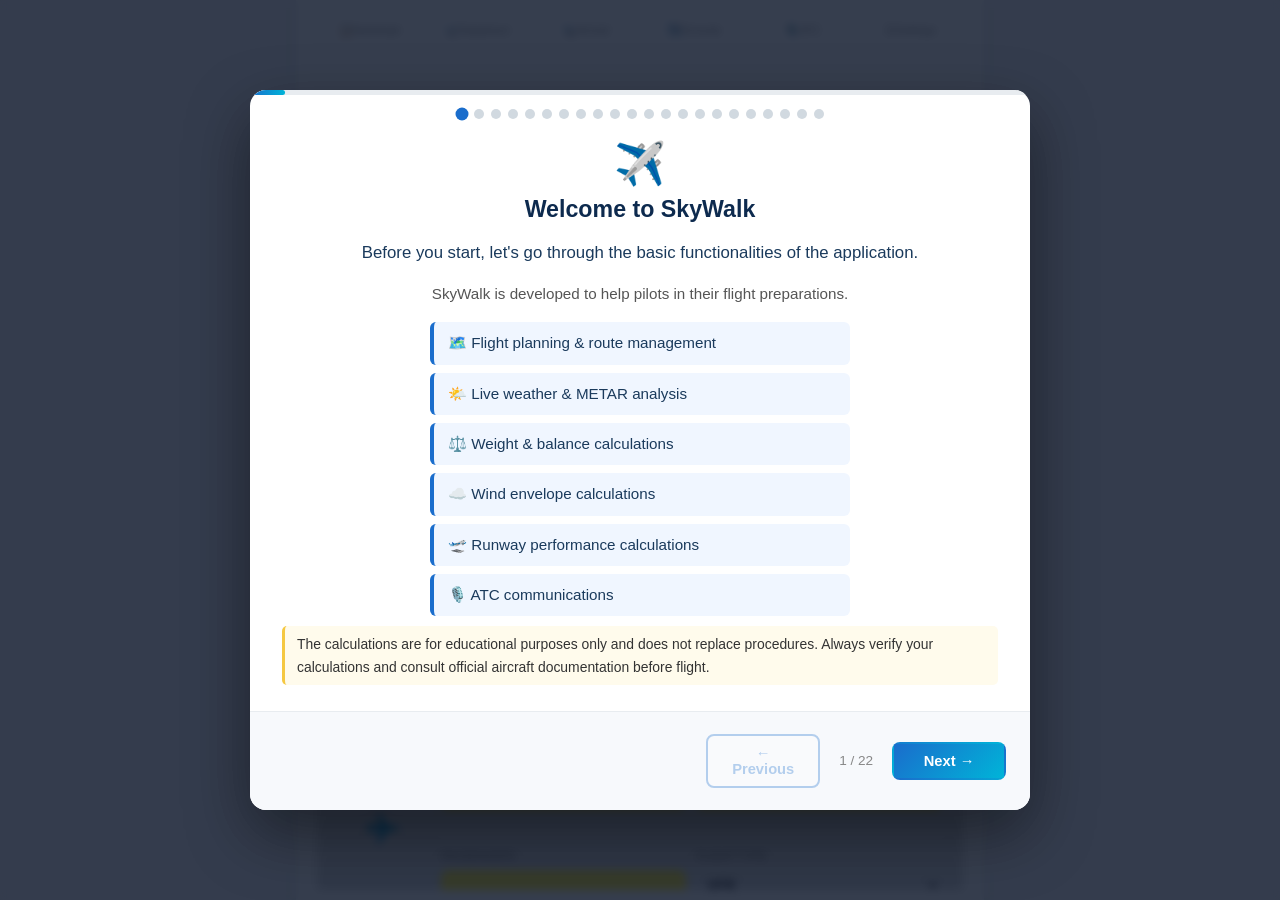
==== commit 5281ecc7: "new version" ====
--- a/docs/index.html
+++ b/docs/index.html
@@ -128,6 +128,7 @@
     <script src="./scripts/aerodromes.js"></script>
     <script src="./scripts/clickevents.js" defer></script>
     <script src="./scripts/darkmode.js" defer></script>
+    <script src="./scripts/navposition.js" defer></script>
 
     <!--login.js must be after config.js-->
     <script src="./scripts/login.js" defer></script>
@@ -154,6 +155,19 @@
     </div>
 
 	<div id="Settings" class="tabcontent">
+
+       	<!-- ── Nav bar position toggle — paste inside #Settings tabcontent ── -->
+        <div class="nav-position-toggle">
+            <span class="toggle-label">📍 Navigation bar</span>
+            <button class="nav-pos-switch" onclick="toggleNavPosition()" aria-label="Toggle nav position">
+                <div class="switch-options">
+                    <span class="switch-opt" id="nav-opt-bottom">Bottom</span>
+                    <span class="switch-opt" id="nav-opt-top">Top</span>
+                </div>
+                <div class="switch-thumb"></div>
+            </button>
+        </div>
+        <!-- ── End nav bar position toggle ── -->
 
         <!-- Dark mode toggle -->
         <button id="dark-mode-toggle" class="dark-toggle-btn" onclick="toggleDarkMode();  newFlightPlan();" title="Toggle dark mode" aria-label="Toggle dark mode">
@@ -205,7 +219,7 @@
                     <!--<canvas class="snow-canvas"  data-prefix="SKYWALK_LOGO"></canvas>-->
                     <!--<canvas class="dark-canvas"  data-prefix="SKYWALK_LOGO"></canvas>-->
                 </a>
-                <div class="version" style="margin-bottom: 5px;">version: 1.0.0</div>
+                <div class="version" style="margin-bottom: 5px;">version: 1.1.0</div>
 
             </div>
         </div>
@@ -277,14 +291,6 @@
 
                 <div class="divider-general-section" style="display:flex; align-items:center; width:100%;"></div>
 
-                    <!-- CENTER: Divider -->
-                    <!--<svg class="divider-plane"
-                        viewBox="0 0 24 24"
-                        xmlns="http://www.w3.org/2000/svg"
-                        style="margin:0 auto;">
-                        <path fill="#666" d="M21 16v-2l-8-5V3.5c0-.83-.67-1.5-1.5-1.5S10 2.67 10 3.5V9l-8 5v2l8-2.5V19l-2 1.5V22l3.5-1 3.5 1v-1.5L13 19v-5.5l8 2.5z"/>
-                    </svg>-->
-
                 <div style="flex:1; display:flex; flex-direction:column; justify-content:center;">
                     <div id="ICAO_load_progress_track"
                          style="display:none; height:4px; width:100%; background:#e0e0e0;
@@ -301,16 +307,10 @@
 
             </div>
 
-            <!---->
-
             <!--<div class="distance-section">-->
             <div class="distance-info" style="display:flex; justify-content:center; align-items:center; ">
-                    <!--<span id="DEPARTURE_FLIGHT_DISTANCE_INFO">Departure</span>-->
-                    <span id="ARRIVAL_FLIGHT_DISTANCE_INFO">- km, - min.</span>
-                </div>
-            <!--</div>-->
-
-
+                <span id="ARRIVAL_FLIGHT_DISTANCE_INFO">- km, - min.</span>
+            </div>
 
         </div>
 
@@ -998,7 +998,7 @@
 
                 <!-- AIRCRAFT FRONT IMAGE -->
                 <div class="logo-container-wb">
-                    <img id="AIRCRAFT_FRONT_IMAGE" src="./figs/aircraft_front.png">
+                    <img id="DEPARTURE_AIRCRAFT_FRONT_IMAGE" src="./figs/aircraft_front.png">
                 </div>
 
                 <div class="wb-row">
@@ -1035,7 +1035,7 @@
 
                 <!--ADD BACK AIRCRAFT IMAGE-->
                 <div class="logo-container">
-                    <img id="AIRCRAFT_BACK_IMAGE" src="./figs/aircraft_back.png">
+                    <img id="DEPARTURE_AIRCRAFT_BACK_IMAGE" src="./figs/aircraft_back.png">
                 </div>
 
                 <!-- checkbox -->
@@ -1579,7 +1579,7 @@
 
                <!-- AIRCRAFT FRONT IMAGE -->
                <div class="logo-container-wb">
-                   <img id="AIRCRAFT_FRONT_IMAGE" src="./figs/aircraft_front.png">
+                   <img id="ARRIVAL_AIRCRAFT_FRONT_IMAGE" src="./figs/aircraft_front.png">
                </div>
 
                <div class="wb-row">
@@ -1615,7 +1615,7 @@
 
                 <!--ADD BACK AIRCRAFT IMAGE-->
                 <div class="logo-container">
-                    <img id="AIRCRAFT_BACK_IMAGE" src="./figs/aircraft_back.png">
+                    <img id="ARRIVAL_AIRCRAFT_BACK_IMAGE" src="./figs/aircraft_back.png">
                 </div>
 
                 <!-- checkbox -->
@@ -1857,55 +1857,6 @@
 
         </div>
         </div>
-
-
-        <!-- MAP SETTINGS PANEL -->
-        <!--<div class="collapsible" data-title="METAR">
-        <div class="collapsible-header" id="ENROUTE_METAR_MENU"></div>
-        <div class="collapsible-content" id="ENROUTE_METAR_BACKGROUND">
-
-            <div class="wind-grid">
-                <div id="ENROUTE_METAR_MESSAGE"></div>
-            </div>
-
-            <div class="info">
-                <label_h1>STEP 4: UPDATE METAR REPORTS</label_h1>
-            </div>-->
-
-            <!--<div class="wind-grid">
-                <div class="tile" style="display:flex;justify-content:center;align-items:center;">
-
-                    <label style="display:flex;align-items:center;gap:6px;cursor:pointer;">
-                        <input type="checkbox" id="metar-toggle">
-                        <span class="tile-label">METAR stations</span>
-
-                        <button id="refresh-metar-btn"
-                            type="button"
-                            onclick="event.stopPropagation(); window.refreshMetarData();"
-                            style="
-                                display:flex;
-                                justify-content:center;
-                                align-items:center;
-                                background:transparent;
-                                border:none;
-                                color:#666;
-                                cursor:pointer;
-                                width:20px;
-                                height:20px;
-                                padding:0;
-                                font-size:14px;
-                            "
-                            title="Update METAR data">
-                            🔄
-                        </button>
-
-                    </label>
-
-                </div>
-            </div>-->
-
-        <!--</div>
-        </div>-->
 
 
         <div class="collapsible" data-title="NAVIGATION TABLE">
--- a/docs/styles/style.css
+++ b/docs/styles/style.css
@@ -29,15 +29,15 @@
     height: 100dvh;           /* Fixed full-screen height on all devices including mobile */
     min-height: 100dvh;
     background-color: white;
-    padding-top: env(safe-area-inset-top);
+    padding-top: 0;            /* nav is at bottom by default; safe-area-top handled via nav-top class */
 
     padding-bottom: 0;
     margin-bottom: env(safe-area-inset-bottom);
     /*margin-bottom: 0;*/
     /*padding-bottom: env(safe-area-inset-bottom);*/
 
-    padding-left: env(safe-area-inset-left);
-    padding-right: env(safe-area-inset-right);
+    padding-left: 0;   /* safe-area-inset-left handled by .tab directly */
+    padding-right: 0;  /* safe-area-inset-right handled by .tab directly */
     display: flex;
     flex-direction: column;
     overflow-x: hidden;
@@ -65,13 +65,7 @@
 
 /* =================== MEDIA QUERIES =================== */
 
-/* Tab bar: always relative so fullscreen map (z-index 9000) covers it on all devices */
-.tab {
-    position: relative;
-    border-radius: 8px 8px 0 0;
-    top: 0;
-    z-index: 100;
-}
+/* Tab bar: defined in style_topmenu.css */
 
 @media (min-width: 768px) {
     html,
--- a/docs/styles/style_topmenu.css
+++ b/docs/styles/style_topmenu.css
@@ -1,128 +1,199 @@
-/*body {
-    background: yellow !important;
-}
+/* ============================================================
+   NAV BAR — clean flat modern
+   Supports top & bottom placement via .nav-bottom on <body>
+   Default: bottom
+   ============================================================ */
+
+/* ── Shared bar geometry ─────────────────────────────────── */
 .tab {
-    background: green !important;
-}
-.tablinks {
-    background: red !important;
-}*/
-
-/* Push page content below the fixed tab */
+    position: fixed;
+    left: 0;
+    right: 0;
+    z-index: 9500;  /* above map (9000) and all page content; below full-screen modals (9999) */
+    width: 100%;
+    max-width: 650px;
+    min-width: 320px;
+    margin: 0 auto;
+    height: 60px;
+    padding: 0;
+    display: flex;
+    justify-content: stretch;
+    align-items: stretch;
+    box-sizing: border-box;
+    overflow: visible;
+
+    /* Clean flat look */
+    background: #ffffff;
+    border: none;
+    border-radius: 0;
+    box-shadow: 0 -1px 0 rgba(0,0,0,0.08);
+}
+
+/* ── Bottom placement (default) ─────────────────────────── */
+body .tab {
+    top: auto;
+    bottom: 0;
+    bottom: env(safe-area-inset-bottom, 0px);
+    padding-bottom: env(safe-area-inset-bottom, 0px);
+    height: calc(60px + env(safe-area-inset-bottom, 0px));
+    box-shadow: 0 -1px 0 rgba(0,0,0,0.08);
+    border-radius: 0;
+}
+
+/* ── Top placement ───────────────────────────────────────── */
+body.nav-top .tab {
+    top: env(safe-area-inset-top, 0px);
+    bottom: auto;
+    padding-bottom: 0;
+    padding-top: 0;
+    height: 60px;
+    box-shadow: 0 1px 0 rgba(0,0,0,0.08);
+}
+
+/* ── Page content offset ─────────────────────────────────── */
+/* Bottom nav (default): pad the bottom */
 .app-container {
-    /*padding-top: 56px;*/
-    padding-top: 50px;
-    /*padding-top: 0;*/
+    padding-top: 0;
+    padding-bottom: calc(60px + env(safe-area-inset-bottom, 0px));
     box-sizing: border-box;
     background: transparent;
-    /*background: black !important;*/
     position: relative;
-    z-index: 1000;
-}
-/* Fixed top bar */
-.tab {
-    position: fixed;
-    top: env(safe-area-inset-top);
-    background: transparent;
-    background: linear-gradient(0deg, white 0%, gray 100%);
-    z-index: 900;
-    left: 50%;
-    transform: translateX(-50%);       /* center horizontally */
-    width: calc(100% - 24px);          /* screen minus margins left-right spacing */
-    max-width: 650px;                   /* app container width on wide screens */
-    min-width: 350px;                   /* minimum width on small screens */
-    height: 56px !important;
-    padding: 0 16px;                    /* internal spacing */
-    margin-bottom: 1px;                /* bottom spacing */
-
-    display: flex;
-    justify-content: space-between;
-    align-items: center;
-
-    border-radius: 8px;
-    color: #333;
-    overflow: hidden;
-    box-sizing: border-box;
-}
-
-/* Tab buttons */
+    z-index: 1;
+}
+
+/* Top nav: pad the top instead */
+body.nav-top .app-container {
+    padding-top: calc(60px + env(safe-area-inset-top, 0px));
+    padding-bottom: 0;
+}
+
+/* When nav is at top, also push #app down by the safe area */
+body.nav-top #app {
+    padding-top: env(safe-area-inset-top, 0px);
+}
+
+/* ── Tab buttons ─────────────────────────────────────────── */
 .tab button {
     flex: 1 1 0;
-    flex-direction: column;   /* emoji on top, text below */
+    display: flex;
+    flex-direction: column;
     align-items: center;
     justify-content: center;
-    gap: 2px;
-    padding: 4px 8px;
-    max-width: 100%;
-    background-color: transparent;
+    gap: 3px;
+    padding: 6px 4px 6px;
+    background: transparent;
     border: none;
     outline: none;
     cursor: pointer;
-    transition: 0.3s;
-    font-weight: bold;
-    border-radius: 8px;
-    margin: 0 1px;
-    height: 100% !important;
-    min-height: 56px;
-    font-size: 12px;
-    display: flex;
-    flex-shrink: 0;
-    color: inherit;
-}
-
-.tab button:hover {
-    background-color: #e8eaed;
-}
-
+    font-size: 11px;
+    font-weight: 500;
+    color: #888;
+    border-radius: 0;
+    margin: 0;
+    height: 60px;
+    min-width: 0;
+    transition: color 0.15s, background 0.15s;
+    letter-spacing: 0.01em;
+    -webkit-tap-highlight-color: transparent;
+}
+
+/* emoji/icon sizing */
+.tab button br {
+    display: none; /* we use flex column, br not needed */
+}
+
+.tab button:active {
+    background: rgba(0,0,0,0.04);
+}
+
+/* Active state: blue indicator */
 .tab button.active {
-    background-color: transparent;
-    box-shadow: inset 0 -4px 0 rgba(255,255,255,0.12);
+    color: #007AFF;
+    background: transparent;
     position: relative;
-    z-index: 1;
-}
-
-
-/*.app-container {
-    padding-bottom: calc(56px + env(safe-area-inset-bottom));
-    box-sizing: border-box;
-}*/
-/* ── Dark mode toggle pill ──────────────────────────────────────────────────── */
+}
+
+/* Top indicator line for active button */
+body .tab button.active::before {
+    content: '';
+    position: absolute;
+    bottom: 0;
+    left: 20%;
+    right: 20%;
+    height: 2px;
+    background: #007AFF;
+    border-radius: 2px 2px 0 0;
+}
+
+body.nav-top .tab button.active::before {
+    bottom: auto;
+    top: 0;
+    border-radius: 0 0 2px 2px;
+}
+
+/* ── Dark mode ───────────────────────────────────────────── */
+.dark-mode .tab {
+    background: #1c1c1e;
+    box-shadow: 0 -1px 0 rgba(255,255,255,0.08);
+}
+
+body.nav-top .dark-mode .tab,
+.dark-mode body.nav-top .tab {
+    box-shadow: 0 1px 0 rgba(255,255,255,0.08);
+}
+
+.dark-mode .tab button {
+    color: #888;
+}
+
+.dark-mode .tab button.active {
+    color: #0A84FF;
+}
+
+.dark-mode .tab button.active::before {
+    background: #0A84FF;
+}
+
+/* ── Dark mode toggle pill ───────────────────────────────── */
 .dark-toggle-btn {
     flex: 0 0 auto !important;
-    width: 40px !important;
-    min-width: 40px !important;
-    max-width: 40px !important;
-    height: 40px !important;
-    min-height: 40px !important;
+    width: 38px !important;
+    min-width: 38px !important;
+    max-width: 38px !important;
+    height: 38px !important;
+    min-height: 38px !important;
     padding: 0 !important;
-    margin: 0 2px !important;
+    margin: 0 4px !important;
     border-radius: 50% !important;
-    background: rgba(0, 0, 0, 0.12) !important;
-    border: 1.5px solid rgba(255, 255, 255, 0.25) !important;
+    background: rgba(0,0,0,0.07) !important;
+    border: 1px solid rgba(0,0,0,0.10) !important;
     cursor: pointer !important;
     display: flex !important;
     align-items: center !important;
     justify-content: center !important;
-    font-size: 1.15rem !important;
+    font-size: 1.1rem !important;
     line-height: 1 !important;
-    transition: background 0.22s, transform 0.15s, box-shadow 0.22s !important;
-    box-shadow: 0 1px 4px rgba(0,0,0,0.15) !important;
+    transition: background 0.2s, transform 0.15s !important;
+    box-shadow: none !important;
     align-self: center;
-}
+    flex-shrink: 0;
+}
+
 .dark-toggle-btn:hover {
-    background: rgba(0, 0, 0, 0.22) !important;
+    background: rgba(0,0,0,0.12) !important;
     transform: scale(1.08) !important;
-    box-shadow: 0 2px 8px rgba(0,0,0,0.25) !important;
-}
+}
+
 .dark-toggle-btn:active {
     transform: scale(0.93) !important;
 }
 
-/* In dark mode, give the pill a lighter ring so it stands out */
 .dark-mode .dark-toggle-btn {
-    background: rgba(255, 255, 255, 0.14) !important;
-    border-color: rgba(255, 255, 255, 0.35) !important;
-}
+    background: rgba(255,255,255,0.10) !important;
+    border-color: rgba(255,255,255,0.15) !important;
+}
+
+/* ── Tab content ─────────────────────────────────────────── */
 .tabcontent {
     display: none;
     padding: 10px;
@@ -131,3 +202,108 @@
     overflow-x: hidden;
     -webkit-overflow-scrolling: touch;
 }
+
+/* ── Nav position toggle (rendered in Settings tab) ──────── */
+.nav-position-toggle {
+    display: flex;
+    align-items: center;
+    justify-content: space-between;
+    padding: 12px 14px;
+    background: #f5f5f7;
+    border-radius: 10px;
+    margin: 8px 0;
+    font-size: 14px;
+    color: #333;
+    font-weight: 500;
+}
+
+.dark-mode .nav-position-toggle {
+    background: #2c2c2e;
+    color: #e5e5ea;
+}
+
+.nav-position-toggle .toggle-label {
+    display: flex;
+    align-items: center;
+    gap: 8px;
+}
+
+/* Pill switch */
+.nav-pos-switch {
+    position: relative;
+    width: 100px;
+    height: 32px;
+    background: #e0e0e0;
+    border-radius: 16px;
+    display: flex;
+    align-items: center;
+    cursor: pointer;
+    transition: background 0.2s;
+    flex-shrink: 0;
+    border: none;
+    padding: 0;
+    overflow: hidden;
+}
+
+.dark-mode .nav-pos-switch {
+    background: #3a3a3c;
+}
+
+.nav-pos-switch .switch-options {
+    display: flex;
+    width: 100%;
+    height: 100%;
+    position: relative;
+    z-index: 1;
+}
+
+.nav-pos-switch .switch-opt {
+    flex: 1;
+    display: flex;
+    align-items: center;
+    justify-content: center;
+    font-size: 11px;
+    font-weight: 600;
+    color: #888;
+    transition: color 0.2s;
+    user-select: none;
+}
+
+.nav-pos-switch .switch-opt.selected {
+    color: #007AFF;
+}
+
+.dark-mode .nav-pos-switch .switch-opt.selected {
+    color: #0A84FF;
+}
+
+.nav-pos-switch .switch-thumb {
+    position: absolute;
+    top: 3px;
+    left: 3px;
+    width: calc(50% - 3px);
+    height: calc(100% - 6px);
+    background: #fff;
+    border-radius: 13px;
+    transition: transform 0.22s cubic-bezier(0.34,1.56,0.64,1);
+    box-shadow: 0 1px 4px rgba(0,0,0,0.15);
+    z-index: 0;
+}
+
+.dark-mode .nav-pos-switch .switch-thumb {
+    background: #636366;
+    box-shadow: none;
+}
+
+/* When nav-top is active, slide thumb to right */
+body.nav-top .nav-pos-switch .switch-thumb {
+    transform: translateX(calc(100% + 3px));
+}
+
+body.nav-top .nav-pos-switch .switch-opt:first-child {
+    color: #888;
+}
+
+body.nav-top .nav-pos-switch .switch-opt:last-child {
+    color: #007AFF;
+}
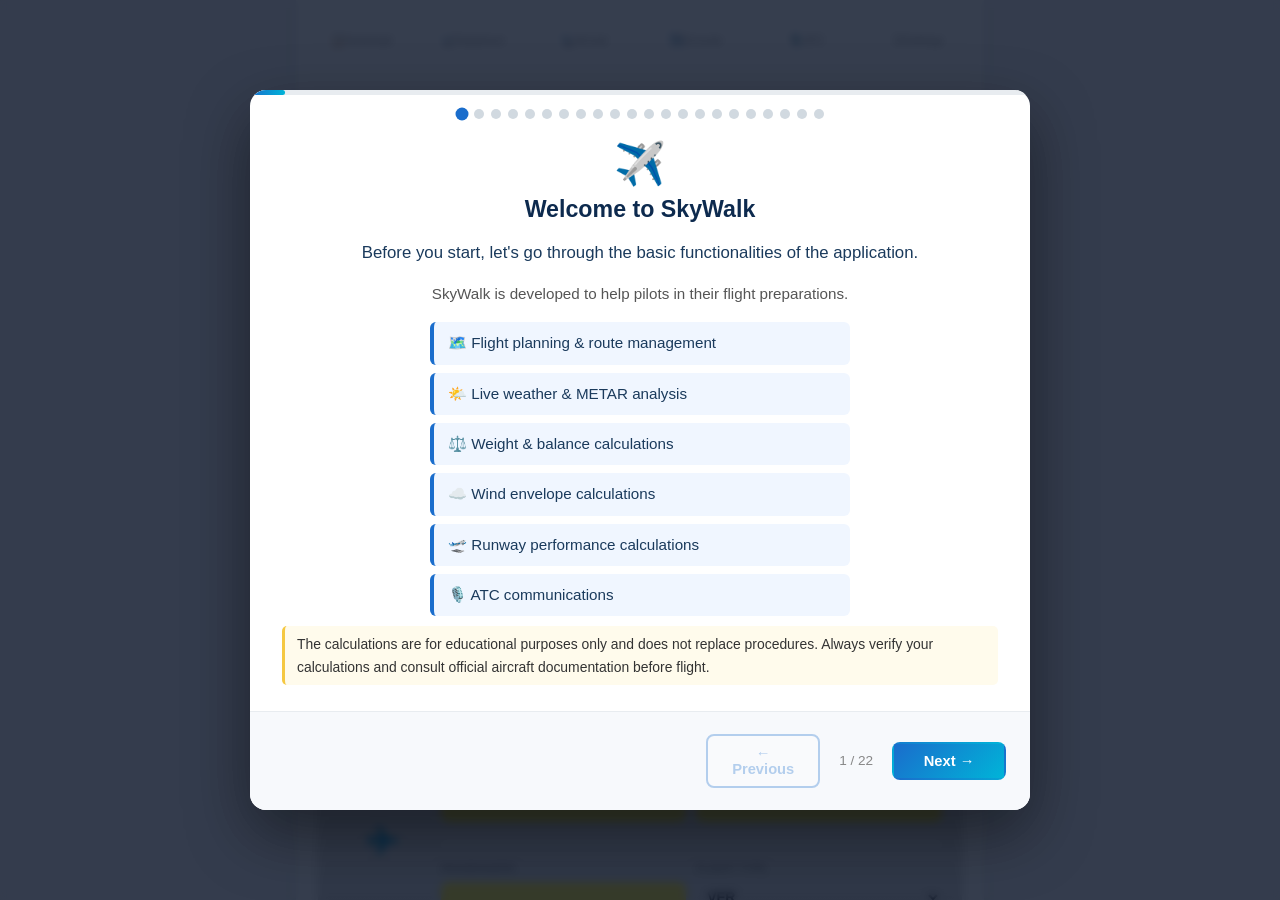
==== commit f31ea0f5: "new version" ====
--- a/docs/index.html
+++ b/docs/index.html
@@ -154,6 +154,8 @@
         </div>
     </div>
 
+    <div id="tab-pane">
+
 	<div id="Settings" class="tabcontent">
 
        	<!-- ── Nav bar position toggle — paste inside #Settings tabcontent ── -->
@@ -4534,5 +4536,6 @@
 
 
 
+    </div><!-- /#tab-pane -->
 </body>
 </html>
--- a/docs/styles/style.css
+++ b/docs/styles/style.css
@@ -29,7 +29,7 @@
     height: 100dvh;           /* Fixed full-screen height on all devices including mobile */
     min-height: 100dvh;
     background-color: white;
-    padding-top: 0;            /* nav is at bottom by default; safe-area-top handled via nav-top class */
+    padding-top: env(safe-area-inset-top);
 
     padding-bottom: 0;
     margin-bottom: env(safe-area-inset-bottom);
--- a/docs/styles/style_topmenu.css
+++ b/docs/styles/style_topmenu.css
@@ -1,24 +1,22 @@
 /* ============================================================
    NAV BAR — clean flat modern
-   Supports top & bottom placement via .nav-bottom on <body>
+   Supports top & bottom placement via .nav-top on <body>
    Default: bottom
    ============================================================ */
 
 /* ── Shared bar geometry ─────────────────────────────────── */
 .tab {
-    position: fixed;
+    position: relative;             /* flows inside #app flex column, not fixed */
     left: 0;
     right: 0;
-    z-index: 9500;  /* above map (9000) and all page content; below full-screen modals (9999) */
+    z-index: 9500;
     width: 100%;
-    max-width: 650px;
-    min-width: 320px;
-    margin: 0 auto;
     height: 60px;
     padding: 0;
     display: flex;
     justify-content: stretch;
     align-items: stretch;
+    flex-shrink: 0;                 /* never shrink — always 60 px tall */
     box-sizing: border-box;
     overflow: visible;
 
@@ -26,50 +24,23 @@
     background: #ffffff;
     border: none;
     border-radius: 0;
-    box-shadow: 0 -1px 0 rgba(0,0,0,0.08);
-}
-
-/* ── Bottom placement (default) ─────────────────────────── */
+}
+
+/* ── Bottom placement (default) — bar is last in flex column ─ */
 body .tab {
-    top: auto;
-    bottom: 0;
-    bottom: env(safe-area-inset-bottom, 0px);
+    order: 1;                       /* below #tab-pane (order: 0) */
     padding-bottom: env(safe-area-inset-bottom, 0px);
     height: calc(60px + env(safe-area-inset-bottom, 0px));
     box-shadow: 0 -1px 0 rgba(0,0,0,0.08);
-    border-radius: 0;
-}
-
-/* ── Top placement ───────────────────────────────────────── */
+}
+
+/* ── Top placement — bar is first in flex column ────────────── */
 body.nav-top .tab {
-    top: env(safe-area-inset-top, 0px);
-    bottom: auto;
+    order: 0;                       /* above #tab-pane (order: 1) */
     padding-bottom: 0;
-    padding-top: 0;
-    height: 60px;
+    padding-top: env(safe-area-inset-top, 0px);
+    height: calc(60px + env(safe-area-inset-top, 0px));
     box-shadow: 0 1px 0 rgba(0,0,0,0.08);
-}
-
-/* ── Page content offset ─────────────────────────────────── */
-/* Bottom nav (default): pad the bottom */
-.app-container {
-    padding-top: 0;
-    padding-bottom: calc(60px + env(safe-area-inset-bottom, 0px));
-    box-sizing: border-box;
-    background: transparent;
-    position: relative;
-    z-index: 1;
-}
-
-/* Top nav: pad the top instead */
-body.nav-top .app-container {
-    padding-top: calc(60px + env(safe-area-inset-top, 0px));
-    padding-bottom: 0;
-}
-
-/* When nav is at top, also push #app down by the safe area */
-body.nav-top #app {
-    padding-top: env(safe-area-inset-top, 0px);
 }
 
 /* ── Tab buttons ─────────────────────────────────────────── */
@@ -80,7 +51,7 @@
     align-items: center;
     justify-content: center;
     gap: 3px;
-    padding: 6px 4px 6px;
+    padding: 6px 4px;
     background: transparent;
     border: none;
     outline: none;
@@ -97,23 +68,18 @@
     -webkit-tap-highlight-color: transparent;
 }
 
-/* emoji/icon sizing */
-.tab button br {
-    display: none; /* we use flex column, br not needed */
-}
-
-.tab button:active {
-    background: rgba(0,0,0,0.04);
-}
-
-/* Active state: blue indicator */
+.tab button br { display: none; }   /* flex column handles spacing */
+
+.tab button:active { background: rgba(0,0,0,0.04); }
+
+/* Active state */
 .tab button.active {
     color: #007AFF;
     background: transparent;
     position: relative;
 }
 
-/* Top indicator line for active button */
+/* Indicator line — bottom of button for bottom nav */
 body .tab button.active::before {
     content: '';
     position: absolute;
@@ -125,6 +91,7 @@
     border-radius: 2px 2px 0 0;
 }
 
+/* Indicator line — top of button for top nav */
 body.nav-top .tab button.active::before {
     bottom: auto;
     top: 0;
@@ -142,17 +109,9 @@
     box-shadow: 0 1px 0 rgba(255,255,255,0.08);
 }
 
-.dark-mode .tab button {
-    color: #888;
-}
-
-.dark-mode .tab button.active {
-    color: #0A84FF;
-}
-
-.dark-mode .tab button.active::before {
-    background: #0A84FF;
-}
+.dark-mode .tab button       { color: #888; }
+.dark-mode .tab button.active { color: #0A84FF; }
+.dark-mode .tab button.active::before { background: #0A84FF; }
 
 /* ── Dark mode toggle pill ───────────────────────────────── */
 .dark-toggle-btn {
@@ -179,14 +138,8 @@
     flex-shrink: 0;
 }
 
-.dark-toggle-btn:hover {
-    background: rgba(0,0,0,0.12) !important;
-    transform: scale(1.08) !important;
-}
-
-.dark-toggle-btn:active {
-    transform: scale(0.93) !important;
-}
+.dark-toggle-btn:hover  { background: rgba(0,0,0,0.12) !important; transform: scale(1.08) !important; }
+.dark-toggle-btn:active { transform: scale(0.93) !important; }
 
 .dark-mode .dark-toggle-btn {
     background: rgba(255,255,255,0.10) !important;
@@ -194,13 +147,16 @@
 }
 
 /* ── Tab content ─────────────────────────────────────────── */
+/*
+  .tabcontent is a child of #tab-pane (the scrollable zone).
+  display:none / display:block toggling stays in JS as before.
+  No height constraints here — content determines its own height
+  and the parent #tab-pane provides the scroll.
+*/
 .tabcontent {
     display: none;
     padding: 10px;
-    flex-grow: 1;
-    overflow-y: auto;
-    overflow-x: hidden;
-    -webkit-overflow-scrolling: touch;
+    /* NO overflow, NO fixed height — let the scroll container handle it */
 }
 
 /* ── Nav position toggle (rendered in Settings tab) ──────── */
@@ -245,9 +201,7 @@
     overflow: hidden;
 }
 
-.dark-mode .nav-pos-switch {
-    background: #3a3a3c;
-}
+.dark-mode .nav-pos-switch { background: #3a3a3c; }
 
 .nav-pos-switch .switch-options {
     display: flex;
@@ -269,13 +223,8 @@
     user-select: none;
 }
 
-.nav-pos-switch .switch-opt.selected {
-    color: #007AFF;
-}
-
-.dark-mode .nav-pos-switch .switch-opt.selected {
-    color: #0A84FF;
-}
+.nav-pos-switch .switch-opt.selected      { color: #007AFF; }
+.dark-mode .nav-pos-switch .switch-opt.selected { color: #0A84FF; }
 
 .nav-pos-switch .switch-thumb {
     position: absolute;
@@ -295,15 +244,7 @@
     box-shadow: none;
 }
 
-/* When nav-top is active, slide thumb to right */
-body.nav-top .nav-pos-switch .switch-thumb {
-    transform: translateX(calc(100% + 3px));
-}
-
-body.nav-top .nav-pos-switch .switch-opt:first-child {
-    color: #888;
-}
-
-body.nav-top .nav-pos-switch .switch-opt:last-child {
-    color: #007AFF;
-}
+/* Thumb slides right when top-nav is active */
+body.nav-top .nav-pos-switch .switch-thumb { transform: translateX(calc(100% + 3px)); }
+body.nav-top .nav-pos-switch .switch-opt:first-child { color: #888; }
+body.nav-top .nav-pos-switch .switch-opt:last-child  { color: #007AFF; }
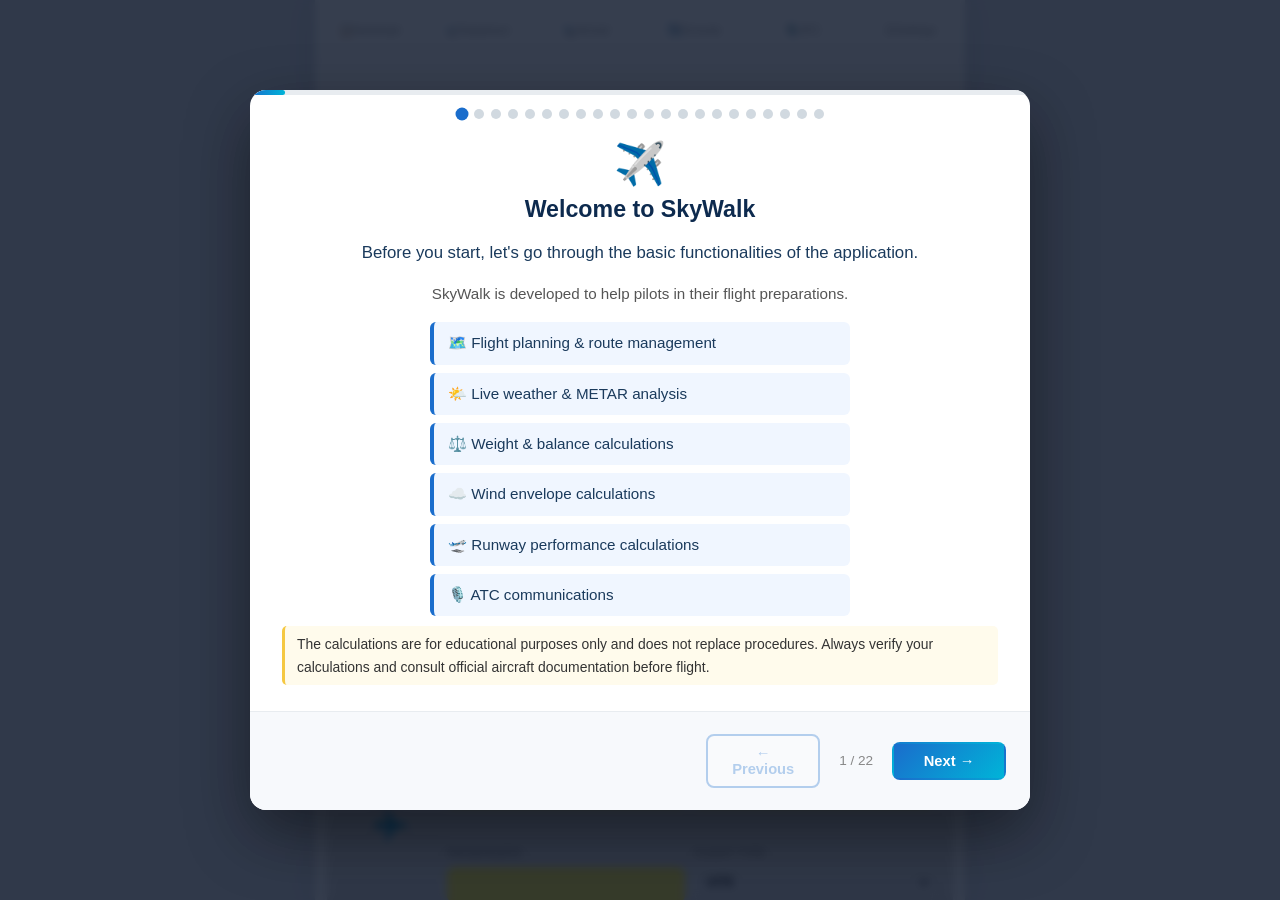
==== commit 84c1e7fc: "new version" ====
--- a/docs/index.html
+++ b/docs/index.html
@@ -158,6 +158,28 @@
 
 	<div id="Settings" class="tabcontent">
 
+        <!-- Dark mode toggle -->
+        <button id="dark-mode-toggle" class="dark-toggle-btn" onclick="toggleDarkMode();  newFlightPlan();" title="Toggle dark mode" aria-label="Toggle dark mode">
+            <span id="dark-mode-icon">🌙</span>
+        </button>
+
+	    <label_h1>Settings</label_h1>
+        <button class="tablinks" data-tab="Checklist" style="cursor: pointer;">📋 Checklist</button>
+        <button class="tablinks" data-tab="Aircrafts" style="cursor: pointer;">🛠️ Aircraft Managment</button>
+        <button class="tablinks" data-tab="Countries" style="cursor: pointer;">🌍 Select Countries</button>
+
+        <label_h1>Documentation</label_h1>
+        <button onclick="window.open('https://skywalk-aviation.github.io/docs/pages/html/index.html','_blank')" title="Documentation pages">📗 Documentation pages</button>
+
+        <label_h1>Wizards</label_h1>
+        <div class="button-row"> <button id="Wizard" type="button" onclick="window.SkyWalkWizard.show()" title="Setup Wizard"> 🧙 Wizard New Flightplan </button> </div>
+        <div class="button-row"> <button id="Tutorial" type="button" onclick="window.SkyWalkTutorial.show()" title="Tutorial"> 📘 Tutorial </button> </div>
+
+        <label_h1>Configurations/ Updates</label_h1>
+       	<button class="tablinks" data-tab="Config" style="cursor: pointer;">⚙️ Config</button>
+        <button class="tablinks" data-tab="Subscriptions" style="cursor: pointer;">💳 Subscriptions/ Pricing</button>
+        <button id="updateBtn" onclick="updateApp()">🌀 Check for updates</button>
+
        	<!-- ── Nav bar position toggle — paste inside #Settings tabcontent ── -->
         <div class="nav-position-toggle">
             <span class="toggle-label">📍 Navigation bar</span>
@@ -170,28 +192,6 @@
             </button>
         </div>
         <!-- ── End nav bar position toggle ── -->
-
-        <!-- Dark mode toggle -->
-        <button id="dark-mode-toggle" class="dark-toggle-btn" onclick="toggleDarkMode();  newFlightPlan();" title="Toggle dark mode" aria-label="Toggle dark mode">
-            <span id="dark-mode-icon">🌙</span>
-        </button>
-
-	    <label_h1>Settings</label_h1>
-        <button class="tablinks" data-tab="Checklist" style="cursor: pointer;">📋 Checklist</button>
-        <button class="tablinks" data-tab="Aircrafts" style="cursor: pointer;">🛠️ Aircraft Managment</button>
-        <button class="tablinks" data-tab="Countries" style="cursor: pointer;">🌍 Select Countries</button>
-
-        <label_h1>Documentation</label_h1>
-        <button onclick="window.open('https://skywalk-aviation.github.io/docs/pages/html/index.html','_blank')" title="Documentation pages">📗 Documentation pages</button>
-
-        <label_h1>Wizards</label_h1>
-        <div class="button-row"> <button id="Wizard" type="button" onclick="window.SkyWalkWizard.show()" title="Setup Wizard"> 🧙 Wizard New Flightplan </button> </div>
-        <div class="button-row"> <button id="Tutorial" type="button" onclick="window.SkyWalkTutorial.show()" title="Tutorial"> 📘 Tutorial </button> </div>
-
-        <label_h1>Configurations/ Updates</label_h1>
-       	<button class="tablinks" data-tab="Config" style="cursor: pointer;">⚙️ Config</button>
-        <button class="tablinks" data-tab="Subscriptions" style="cursor: pointer;">💳 Subscriptions/ Pricing</button>
-        <button id="updateBtn" onclick="updateApp()">🌀 Check for updates</button>
 
 	</div>
 
--- a/docs/styles/style.css
+++ b/docs/styles/style.css
@@ -1,57 +1,82 @@
 /* =================== GLOBAL STYLES =================== */
-* {
+*, *::before, *::after {
     box-sizing: border-box;
 }
 
-html,
-body {
-    width: 100%;
-    min-height: 100dvh;
-    /*min-height: 0;*/
-    height: auto;
-
-    display: block;
+html, body {
+    width: 100%;
+    height: 100%;
     margin: 0;
     padding: 0;
+    overflow: hidden;               /* body never scrolls — #tab-pane does */
+    background-color: #f0f2f6;
+    font-family: -apple-system, BlinkMacSystemFont, "Segoe UI", Roboto, Oxygen, Ubuntu, Cantarell, sans-serif;
+    overscroll-behavior-y: contain;
+    -webkit-overflow-scrolling: touch;
+}
+
+/* =================== APP SHELL =================== */
+
+/*
+  #app fills the entire viewport, fixed in place.
+  It is NOT a scroll container — it just holds the
+  fixed nav bar and the #tab-pane scroll zone.
+*/
+#app {
+    position: fixed;
+    inset: 0;                           /* top/right/bottom/left = 0 */
+    width: 100%;
+    max-width: 650px;
+    margin: 0 auto;
+    background-color: white;
+    display: block;                     /* simple block — children use position */
+    overflow: hidden;
+    -webkit-tap-highlight-color: transparent;
+    box-shadow: 0 0 30px rgba(0,0,0,0.12);
+}
+
+/* ── Scrollable content pane ──────────────────────────────
+   Fills the full viewport height, then shrinks by the nav bar
+   height so content is never hidden behind it.
+   The padding-bottom/top switches based on nav position.
+*/
+#tab-pane {
+    position: absolute;
+    left: 0;
+    right: 0;
+    overflow-y: auto;
     overflow-x: hidden;
-    overflow: hidden;   /* no scroll here */
-    background-color: white;
-    font-family: -apple-system, BlinkMacSystemFont, "Segoe UI", Roboto, Oxygen, Ubuntu, Cantarell, sans-serif;
-    overscroll-behavior-y: contain; /* prevents bouncing white area on iOS */
-    -webkit-overflow-scrolling: touch; /* smooth scrolling on iOS */
-}
-
-/* =================== APP =================== */
-
-#app {
-    width: 100%;
-    max-width: 100%;
-    height: 100dvh;           /* Fixed full-screen height on all devices including mobile */
-    min-height: 100dvh;
-    background-color: white;
-    padding-top: env(safe-area-inset-top);
-
-    padding-bottom: 0;
-    margin-bottom: env(safe-area-inset-bottom);
-    /*margin-bottom: 0;*/
-    /*padding-bottom: env(safe-area-inset-bottom);*/
-
-    padding-left: 0;   /* safe-area-inset-left handled by .tab directly */
-    padding-right: 0;  /* safe-area-inset-right handled by .tab directly */
-    display: flex;
-    flex-direction: column;
-    overflow-x: hidden;
-    overflow-y: auto;         /* Allow internal scrolling on mobile like tablet */
-    -webkit-tap-highlight-color: transparent;
-    box-sizing: border-box;
-}
-#app,
-.tabcontent {
-    width: 100%;
-    max-width: 100%;
-    min-width: 350px;
-    box-sizing: border-box;
-    padding-bottom: env(safe-area-inset-bottom);
+    -webkit-overflow-scrolling: touch;
+    overscroll-behavior-y: contain;
+}
+
+/* Default: nav bar is at BOTTOM — pane fills top, leaves room at bottom */
+body #tab-pane {
+    top: env(safe-area-inset-top, 0px);
+    bottom: calc(60px + env(safe-area-inset-bottom, 0px));
+}
+
+/* Top nav: nav bar is at TOP — pane starts below it, fills to bottom */
+body.nav-top #tab-pane {
+    top: calc(60px + env(safe-area-inset-top, 0px));
+    bottom: env(safe-area-inset-bottom, 0px);
+}
+
+/* .app-container is a legacy wrapper that just holds the .tab bar — transparent to layout */
+.app-container {
+    display: contents;
+}
+
+/* ── Desktop / tablet centering ─────────────────────────── */
+@media (min-width: 651px) {
+    body {
+        background-color: #dde1e9;
+    }
+    #app {
+        left: 50%;
+        transform: translateX(-50%);
+        border-radius: 0;
+    }
 }
 
 /* =================== INPUT FIXES =================== */
@@ -61,41 +86,6 @@
     outline: none;
     box-shadow: none;
     background: transparent;
-}
-
-/* =================== MEDIA QUERIES =================== */
-
-/* Tab bar: defined in style_topmenu.css */
-
-@media (min-width: 768px) {
-    html,
-    body {
-        padding: 0 20px;
-        margin: 0 auto;
-        align-items: center;
-        background-color: #f0f2f6;
-        max-width: 768px;
-    }
-
-    #app {
-        max-width: 100%;
-        width: 100%;
-        height: 100vh;
-        margin: 0 auto;
-        min-height: 600px;
-        max-height: none;
-        border-radius: 0;
-        box-shadow: 0 4px 6px rgba(0, 0, 0, 0.1);
-        padding: 10px;
-    }
-}
-
-@media (min-width: 1024px) {
-    #app {
-        max-width: 100%;
-        min-width: 350px;
-        margin: 0 auto;
-    }
 }
 
 @media (hover: none) {
@@ -141,9 +131,7 @@
     text-align: center;
 }
 
-h1 {
-    text-align: center;
-}
+h1 { text-align: center; }
 
 /* =================== BUTTONS & INPUTS =================== */
 
@@ -177,9 +165,7 @@
 
 .button-row button:hover,
 .button-row select:hover,
-.button-row input[type="text"]:hover {
-    background-color: #e8eaed;
-}
+.button-row input[type="text"]:hover { background-color: #e8eaed; }
 
 .button-row button:only-child {
     flex: 1;
@@ -203,9 +189,7 @@
 
 input[type="range"]:hover,
 button:hover,
-input[type="text"]:hover {
-    background-color: #e8eaed;
-}
+input[type="text"]:hover { background-color: #e8eaed; }
 
 input[type="number"] {
     width: 100%;
@@ -237,15 +221,15 @@
     margin: 4px 0;
     text-align: center;
     z-index: 1;
-    background-color: #e0e0e0; /* light gray */
+    background-color: #e0e0e0;
     border: 1px solid #333333;
-    color: #000; /* black text */
+    color: #000;
     cursor: pointer;
 }
 
 .button-style:hover {
-    background-color: #bdbdbd; /* hovering over gray */
-    color: #000; /* black text */
+    background-color: #bdbdbd;
+    color: #000;
     border: 1px solid #333333;
     box-shadow: 0 6px 18px rgba(42, 63, 84, 0.12);
     transform: translateY(-2px);
@@ -256,12 +240,12 @@
 .logo-container {
     position: relative;
     text-align: center;
-    margin: 0px;
+    margin: 0;
     margin-top: 10px;
     border-radius: 5px;
     overflow: visible;
     min-height: 80px;
-    padding-bottom: 0px;
+    padding-bottom: 0;
 }
 
 .logo-container img {
@@ -271,14 +255,12 @@
     margin: 0 auto;
     cursor: pointer;
     transition: transform 0.2s;
-    max-height: calc(100vh - 220px);
+    max-height: 60vh;               /* reasonable cap; pane scrolls so no clipping */
     border-radius: 10px;
     z-index: 0;
 }
 
-.logo-container img:hover {
-    transform: scale(1.05);
-}
+.logo-container img:hover { transform: scale(1.05); }
 
 .coffee-container {
     text-align: center;
@@ -296,66 +278,19 @@
     transition: transform 0.2s;
 }
 
-.coffee-container img:hover {
-    transform: scale(1.05);
-}
+.coffee-container img:hover { transform: scale(1.05); }
 
 /* =================== CANVAS OVERLAYS =================== */
 
-.flare-canvas {
-    position: absolute;
-    inset: 0;
-    pointer-events: none;
-    z-index: 2;
-    border-radius: 10px;
-}
-
-.fog-canvas {
-    position: absolute;
-    inset: 0;
-    pointer-events: none;
-    z-index: 3;
-    border-radius: 10px;
-}
-
-.cloud-canvas {
-    position: absolute;
-    inset: 0;
-    pointer-events: none;
-    z-index: 4;
-    border-radius: 10px;
-}
-
-.snow-canvas {
-    position: absolute;
-    inset: 0;
-    pointer-events: none;
-    z-index: 5;
-    border-radius: 10px;
-}
-
-.dark-canvas {
-    position: absolute;
-    inset: 0;
-    pointer-events: none;
-    z-index: 6;
-    border-radius: 10px;
-}
-
-.rain-canvas {
-    position: absolute;
-    inset: 0;
-    pointer-events: none;
-    z-index: 7;
-    border-radius: 10px;
-}
+.flare-canvas  { position: absolute; inset: 0; pointer-events: none; z-index: 2; border-radius: 10px; }
+.fog-canvas    { position: absolute; inset: 0; pointer-events: none; z-index: 3; border-radius: 10px; }
+.cloud-canvas  { position: absolute; inset: 0; pointer-events: none; z-index: 4; border-radius: 10px; }
+.snow-canvas   { position: absolute; inset: 0; pointer-events: none; z-index: 5; border-radius: 10px; }
+.dark-canvas   { position: absolute; inset: 0; pointer-events: none; z-index: 6; border-radius: 10px; }
+.rain-canvas   { position: absolute; inset: 0; pointer-events: none; z-index: 7; border-radius: 10px; }
 
 .controls-wrapper {
     position: absolute;
-    top: 0;
-    left: 0;
-    width: 100%;
-    height: 100%;
     inset: 0;
     pointer-events: auto;
     z-index: 8;
@@ -365,54 +300,17 @@
 .cloudplot-canvas {
     z-index: 0;
     border-radius: 10px;
-    box-shadow: 0 2px 12px rgba(0,0,0,0.08); /* optional for a soft shadow */
+    box-shadow: 0 2px 12px rgba(0,0,0,0.08);
 }
 
 /* =================== UTILITY CLASSES =================== */
 
-.warning {
-    font-size: 12px;
-    color: orange;
-    margin: 4px 0;
-    text-align: center;
-}
-
-.info-blue {
-    font-size: 13px;
-    font-weight: 400;
-    color: #005082;
-    margin: 4px 0;
-    text-align: center;
-}
-
-.info-gray {
-    font-size: 10px;
-    font-weight: 400;
-    color: grey;
-    margin: 4px 0;
-    text-align: center;
-}
-
-.info {
-    font-size: 14px;
-    color: dimgray;
-    margin: 4px 0;
-    text-align: center;
-}
-
-.disclaimer {
-    font-size: 12px;
-    color: red;
-    margin: 4px 0;
-    text-align: center;
-}
-
-.version {
-    font-size: 8px;
-    color: gray;
-    margin: 4px 0;
-    text-align: right;
-}
+.warning    { font-size: 12px; color: orange;   margin: 4px 0; text-align: center; }
+.info-blue  { font-size: 13px; font-weight: 400; color: #005082; margin: 4px 0; text-align: center; }
+.info-gray  { font-size: 10px; font-weight: 400; color: grey;   margin: 4px 0; text-align: center; }
+.info       { font-size: 14px; color: dimgray;   margin: 4px 0; text-align: center; }
+.disclaimer { font-size: 12px; color: red;       margin: 4px 0; text-align: center; }
+.version    { font-size: 8px;  color: gray;      margin: 4px 0; text-align: right; }
 
 .divider {
     height: 1px;
@@ -434,21 +332,15 @@
     border-color: transparent;
     border-radius: 8px;
     padding: 8px 6px;
-    /*padding-top: 56px;*/
     border: 2px solid white;
-    margin:1px 0 8px 0;
+    margin: 1px 0 8px 0;
 }
 
 /* =================== SPINNER =================== */
 
 .spinner-overlay {
     position: absolute;
-    top: 0;
-    left: 0;
-    right: 0;
-    bottom: 0;
-    width: 100%;
-    height: 100%;
+    inset: 0;
     background: rgba(0, 0, 0, 0.7);
     z-index: 10000;
     display: flex;
@@ -481,19 +373,15 @@
 }
 
 @keyframes spin {
-    0% {
-        transform: rotate(0deg);
-    }
-    100% {
-        transform: rotate(360deg);
-    }
+    0%   { transform: rotate(0deg); }
+    100% { transform: rotate(360deg); }
 }
 
 /* =================== MAP STYLES =================== */
 
 #map-container {
     position: relative;
-    height: clamp(220px, 40dvh, 400px); /* Responsive: scales with viewport on all devices */
+    height: clamp(220px, 40dvh, 400px);
     width: 100%;
     margin: 20px auto;
     border: 1px solid #ccc;
@@ -501,19 +389,13 @@
 }
 
 @media (min-width: 768px) {
-    #map-container {
-        height: clamp(300px, 45dvh, 500px);
-    }
+    #map-container { height: clamp(300px, 45dvh, 500px); }
 }
 
 .mobile-fullscreen {
     position: fixed !important;
-    top: 0;
-    left: 0;
-    right: 0;
-    bottom: 0;
+    top: 0; left: 0; right: 0; bottom: 0;
     width: 100vw !important;
-    height: 100vh !important;
     height: 100dvh !important;
     padding: 0 !important;
     margin: 0 !important;
@@ -531,9 +413,7 @@
     background: #fff;
 }
 
-.leaflet-control-container .leaflet-top {
-    z-index: 1000;
-}
+.leaflet-control-container .leaflet-top { z-index: 1000; }
 
 .map-controls {
     background: rgba(255, 255, 255, 0.9);
@@ -554,10 +434,7 @@
     cursor: pointer;
 }
 
-.map-controls input[type="checkbox"] {
-    margin: 0;
-    cursor: pointer;
-}
+.map-controls input[type="checkbox"] { margin: 0; cursor: pointer; }
 
 .map-controls button,
 .map-controls select {
@@ -569,9 +446,7 @@
     -webkit-tap-highlight-color: transparent;
 }
 
-.map-controls button:active {
-    background-color: #eee;
-}
+.map-controls button:active { background-color: #eee; }
 
 #fullscreen-btn {
     position: absolute !important;
@@ -581,7 +456,6 @@
     pointer-events: auto;
 }
 
-/* ── Fullscreen button: shared base ── */
 body.map-fullscreen #fullscreen-btn,
 :fullscreen #fullscreen-btn,
 :-webkit-full-screen #fullscreen-btn,
@@ -594,7 +468,6 @@
     box-shadow: 0 2px 8px rgba(0,0,0,0.25) !important;
 }
 
-/* ── fullscreenButtonBar = 'bottom' (default, safe on mobile) ── */
 body.map-fullscreen-bottom #fullscreen-btn {
     top: auto !important;
     bottom: calc(env(safe-area-inset-bottom, 0px) + 12px) !important;
@@ -604,7 +477,6 @@
     bottom: calc(env(safe-area-inset-bottom, 0px) + 12px) !important;
 }
 
-/* ── fullscreenButtonBar = 'top' (classic, fine on PC/tablet) ── */
 body.map-fullscreen-top #fullscreen-btn {
     top: calc(env(safe-area-inset-top, 0px) + 12px) !important;
     bottom: auto !important;
@@ -614,36 +486,22 @@
     bottom: auto !important;
 }
 
-#fullscreen-btn:hover {
-    background-color: #f0f0f0;
-}
+#fullscreen-btn:hover { background-color: #f0f0f0; }
 
 #fullscreen-btn svg {
-    width: 24px;
-    height: 24px;
+    width: 24px; height: 24px;
     margin: 8px;
     fill: #333;
     transition: opacity 0.2s ease-in-out;
 }
 
-#fullscreen-btn .fullscreen-exit {
-    display: none;
-}
-
-body.no-scroll {
-    overflow: hidden;
-    touch-action: none;
-}
-
-/* While fullscreen: prevent body/app overflow from creating a clipping context */
-body.map-fullscreen {
-    overflow: visible !important;
-}
-body.map-fullscreen #app {
-    overflow: visible !important;
-}
-
-/* Hide all app chrome when map is fullscreen */
+#fullscreen-btn .fullscreen-exit { display: none; }
+
+body.no-scroll { overflow: hidden; touch-action: none; }
+
+body.map-fullscreen          { overflow: visible !important; }
+body.map-fullscreen #app     { overflow: visible !important; }
+
 body.map-fullscreen .tab,
 body.map-fullscreen #tab-bar,
 body.map-fullscreen .tab-bar,
@@ -657,18 +515,14 @@
 body.map-fullscreen #menu-bar,
 body.map-fullscreen #bottom-container,
 body.map-fullscreen #bottom-buttons,
-body.map-fullscreen .output-box {
-    display: none !important;
-}
+body.map-fullscreen .output-box { display: none !important; }
 
 .mobile-fullscreen ~ * #bottom-container,
 .mobile-fullscreen ~ * #bottom-buttons,
 .mobile-fullscreen ~ * .output-box,
 body.no-scroll #bottom-container,
 body.no-scroll #bottom-buttons,
-body.no-scroll .output-box {
-    display: none !important;
-}
+body.no-scroll .output-box { display: none !important; }
 
 /* =================== COLLAPSIBLE SECTIONS =================== */
 
@@ -702,9 +556,7 @@
     transition: transform 0.2s;
 }
 
-.collapsible.open .collapsible-header::after {
-    transform: rotate(-180deg);
-}
+.collapsible.open .collapsible-header::after { transform: rotate(-180deg); }
 
 .collapsible-content {
     max-height: 0;
@@ -714,9 +566,7 @@
     background: #f5f5f5;
 }
 
-.collapsible.open .collapsible-content {
-    padding: 10px 14px;
-}
+.collapsible.open .collapsible-content { padding: 10px 14px; }
 
 /* =================== GRID LAYOUTS =================== */
 
@@ -728,8 +578,6 @@
     border-radius: 8px;
 }
 
-
-
 .wind-grid_3 {
     display: grid;
     grid-template-columns: repeat(3, 1fr);
@@ -738,8 +586,6 @@
     border-radius: 8px;
 }
 
-
-
 .grid-two-thirds-one-third {
     display: grid;
     grid-template-columns: 2fr 1fr;
@@ -764,6 +610,7 @@
 }
 
 /* =================== TILES =================== */
+
 .tile {
     background: linear-gradient(to bottom, #ffffff 0%, #f5f5f5 100%);
     border: 1px solid #dcdcdc;
@@ -782,7 +629,6 @@
     outline: 3px solid rgba(74, 144, 226, 0.1);
 }
 
-/* 🔧 FIXED: Tile value with proper background */
 .tile-value {
     width: 100%;
     box-sizing: border-box;
@@ -797,8 +643,6 @@
     padding: 4px 8px;
 }
 
-
-
 .tile-label {
     font-size: 11px;
     color: #666;
@@ -808,7 +652,7 @@
 }
 
 .tile-value-dropdown {
-    display: flex;
+    display: block;
     width: 100%;
     box-sizing: border-box;
     font-size: 14px;
@@ -816,7 +660,6 @@
     background: #fff;
     text-align: left;
     font-weight: 700;
-    display: block;
     margin-bottom: 6px;
     padding: 8px 6px;
     border: 1px solid #e0e0e0;
@@ -826,11 +669,7 @@
     cursor: pointer;
 }
 
-.tile-value-dropdown:hover {
-    border-color: #b0b0b0;
-    background: #f5f9ff;
-}
-
+.tile-value-dropdown:hover { border-color: #b0b0b0; background: #f5f9ff; }
 .tile-value-dropdown:focus {
     border-color: #4a90e2;
     background: #f5f9ff;
@@ -839,12 +678,7 @@
 
 /* =================== WEIGHT & BALANCE =================== */
 
-.weight-card-header {
-    font-weight: 500;
-    font-size: 13px;
-    color: #333;
-    margin-bottom: 10px;
-}
+.weight-card-header { font-weight: 500; font-size: 13px; color: #333; margin-bottom: 10px; }
 
 .weight-card {
     background: white;
@@ -854,26 +688,11 @@
     margin-bottom: 10px;
 }
 
-.input-label {
-    font-size: 11px;
-    color: #777;
-    margin-bottom: 4px;
-    display: block;
-}
-
-.container {
-    max-width: 600px;
-    margin: 0 auto;
-}
-
-.section-title {
-    font-size: 15px;
-    font-weight: 600;
-    color: #333;
-    margin: 20px 0 12px 0;
-}
-
-
+.input-label { font-size: 11px; color: #777; margin-bottom: 4px; display: block; }
+
+.container { max-width: 600px; margin: 0 auto; }
+
+.section-title { font-size: 15px; font-weight: 600; color: #333; margin: 20px 0 12px 0; }
 
 /* =================== FLIGHT CARD =================== */
 
@@ -881,7 +700,6 @@
     background: linear-gradient(to bottom, #e8e8e8 0%, #d5d5d5 100%);
     border-radius: 8px;
     padding: 20px;
-    /*max-width: 500px;*/
     min-width: 350px;
     width: 100%;
     box-shadow: 0 2px 8px rgba(0, 0, 0, 0.1);
@@ -893,23 +711,12 @@
     width: 100%;
     align-items: center;
     justify-content: space-between;
-        margin-bottom: 20px;
-}
-
-.airport {
-    flex: 1;
-    text-align: center;
-    margin: 1px;
-    min-width: 0;
-}
-
-.airport-code {
-    font-size: 48px;
-    font-weight: bold;
-    color: #2c2c2c;
-    margin-bottom: 5px;
-    margin: 1px;
-}
+    margin-bottom: 20px;
+}
+
+.airport { flex: 1; text-align: center; margin: 1px; min-width: 0; }
+
+.airport-code { font-size: 48px; font-weight: bold; color: #2c2c2c; margin: 1px; }
 
 .airport-name {
     font-size: 14px;
@@ -933,22 +740,10 @@
     transition: transform 0.2s ease;
 }
 
-.plane-icon:hover {
-    transform: scale(1.2);
-    filter: drop-shadow(0 2px 3px rgba(0, 0, 0, 0.2));
-}
-
-.plane-icon:active {
-    transform: scale(0.95);
-    transform: rotate(90deg);
-}
-
-.plane-icon svg {
-    width: 40px;
-    height: 40px;
-    fill: #00a1de;
-    filter: drop-shadow(0 1px 2px rgba(0, 0, 0, 0.2));
-}
+.plane-icon:hover  { transform: scale(1.2); filter: drop-shadow(0 2px 3px rgba(0,0,0,0.2)); }
+.plane-icon:active { transform: rotate(90deg) scale(0.95); }
+
+.plane-icon svg { width: 40px; height: 40px; fill: #00a1de; filter: drop-shadow(0 1px 2px rgba(0,0,0,0.2)); }
 
 .schedule-section {
     display: flex;
@@ -958,9 +753,7 @@
     padding: 0 10px;
 }
 
-.schedule-item {
-    text-align: center;
-}
+.schedule-item { text-align: center; }
 
 .schedule-label {
     font-size: 11px;
@@ -991,27 +784,11 @@
     border-radius: 50%;
 }
 
-.divider-plane-line {
-    position: absolute;
-    left: 0;
-    height: 0px;
-    width: 100%;
-    background: #d5d5d5; /* solid = crisp */
-}
-
-.distance-section {
-    display: flex;
-    align-items: center;
-    padding: 0 10px;
-}
-
-.distance-info {
-    display: flex;
-    justify-content: space-between;
-    flex: 1;
-    font-size: 13px;
-    color: #666;
-}
+.divider-plane-line { position: absolute; left: 0; height: 0; width: 100%; background: #d5d5d5; }
+
+.distance-section { display: flex; align-items: center; padding: 0 10px; }
+
+.distance-info { display: flex; justify-content: space-between; flex: 1; font-size: 13px; color: #666; }
 
 .clock-input {
     height: 48px;
@@ -1021,58 +798,24 @@
     font-weight: bold;
     font-family: system-ui, -apple-system, Segoe UI, Roboto;
     background-color: transparent;
-    /*padding: 0 12px;*/
     border-radius: 10px;
     border: transparent;
     box-sizing: border-box;
-    /*-webkit-appearance: none;*/
-    /*-moz-appearance: none;*/
     appearance: none;
 }
 
-.clock-input::-webkit-calendar-picker-indicator {
-    display: none;
-    -webkit-appearance: textfield;
-    appearance: textfield;
-}
-
-.info-row {
-    display: flex;
-    justify-content: space-between;
-    align-items: flex-start;
-}
-
-.info-item {
-    flex: 1;
-}
-
-.aircraft-value {
-    font-size: 16px;
-    color: #2c2c2c;
-    font-weight: 600;
-    margin-bottom: 15px;
-    text-align: left;
-}
-
-.aircraft {
-    display: grid;
-    grid-template-rows: auto 1fr;
-}
-
-.aircraft .tile-label {
-    align-self: start;
-    font-weight: 500;
-}
-
-.aircraft .tile-value {
-    align-self: center;
-}
-
-.flight-card-row {
-    display: flex;
-    align-items: stretch;
-    width: 100%;
-}
+.clock-input::-webkit-calendar-picker-indicator { display: none; -webkit-appearance: textfield; appearance: textfield; }
+
+.info-row { display: flex; justify-content: space-between; align-items: flex-start; }
+.info-item { flex: 1; }
+
+.aircraft-value { font-size: 16px; color: #2c2c2c; font-weight: 600; margin-bottom: 15px; text-align: left; }
+
+.aircraft { display: grid; grid-template-rows: auto 1fr; }
+.aircraft .tile-label { align-self: start; font-weight: 500; }
+.aircraft .tile-value { align-self: center; }
+
+.flight-card-row { display: flex; align-items: stretch; width: 100%; }
 
 .flight-card-icon {
     position: relative;
@@ -1083,10 +826,7 @@
     justify-content: center;
 }
 
-.flight-card-content {
-    width: 85%;
-    padding-left: 12px;
-}
+.flight-card-content { width: 85%; padding-left: 12px; }
 
 .plane-small {
     flex-shrink: 0;
@@ -1098,41 +838,26 @@
     transform: rotate(90deg);
 }
 
-.plane-small:hover {
-    transform: scale(1.2);
-    filter: drop-shadow(0 2px 3px rgba(0, 0, 0, 0.2));
-    transform: rotate(90deg);
-}
-
-.plane-small:active {
-    transform: scale(0.95);
-}
-
-.plane-small svg {
-    width: 36px;
-    height: 36px;
-    fill: #00a1de;
-    filter: drop-shadow(0 1px 2px rgba(0, 0, 0, 0.2));
-}
+.plane-small:hover  { transform: scale(1.2) rotate(90deg); filter: drop-shadow(0 2px 3px rgba(0,0,0,0.2)); }
+.plane-small:active { transform: scale(0.95); }
+.plane-small svg    { width: 36px; height: 36px; fill: #00a1de; filter: drop-shadow(0 1px 2px rgba(0,0,0,0.2)); }
 
 /* =================== METAR STYLES =================== */
 
-.metar-station-icon {
-    background: transparent;
-    border: none;
-}
-
-.metar-popup .leaflet-popup-content-wrapper {
-    border-radius: 8px;
-    box-shadow: 0 3px 14px rgba(0, 0, 0, 0.4);
-}
-
-.metar-popup .leaflet-popup-content {
-    margin: 10px;
-    min-width: 300px;
-}
-
-/* =================== GENERAL TAB =================== */
+.metar-station-icon { background: transparent; border: none; }
+.metar-popup .leaflet-popup-content-wrapper { border-radius: 8px; box-shadow: 0 3px 14px rgba(0,0,0,0.4); }
+.metar-popup .leaflet-popup-content { margin: 10px; min-width: 300px; }
+
+/* =================== TAB CONTENT =================== */
+
+.tabcontent {
+    display: none;
+    padding: 10px;
+    width: 100%;
+    max-width: 100%;
+    min-width: 350px;
+    box-sizing: border-box;
+}
 
 #General {
     display: flex;
@@ -1145,31 +870,26 @@
 /* =================== FLASHCARDS =================== */
 
 .grid-container {
-  display: grid;
-  grid-template-columns: repeat(3, 1fr); /* 3 columns */
-  grid-template-rows: repeat(2, 1fr);    /* 2 rows */
-  gap: 0;                                /* gap handled by borders */
-  width: 600px;                           /* adjust as needed */
-  border: 1px solid #f5f5f5;                /* outer border */
+    display: grid;
+    grid-template-columns: repeat(3, 1fr);
+    grid-template-rows: repeat(2, 1fr);
+    gap: 0;
+    width: 100%;
+    max-width: 600px;
+    border: 1px solid #f5f5f5;
 }
 
 .cell {
-  border-right: 1px solid #f5f5f5;   /* vertical line */
-  border-bottom: 1px solid #f5f5f5;  /* horizontal line */
-  padding: 20px;
-  text-align: center;
-  box-sizing: border-box;         /* include border in cell size */
-}
-
-/* Remove extra borders on last row and last column */
+    border-right: 1px solid #f5f5f5;
+    border-bottom: 1px solid #f5f5f5;
+    padding: 20px;
+    text-align: center;
+    box-sizing: border-box;
+}
+
 .grid-container .cell:nth-child(3),
-.grid-container .cell:nth-child(6) {
-  border-right: none;
-}
-
-.grid-container .cell:nth-child(n+4) {
-  border-bottom: none;
-}
+.grid-container .cell:nth-child(6)  { border-right: none; }
+.grid-container .cell:nth-child(n+4) { border-bottom: none; }
 
 .summary-grid {
     display: grid !important;
@@ -1178,18 +898,14 @@
     margin-top: 8px;
 }
 
-/* On smaller screens, collapse to 2 columns */
 @media (max-width: 480px) {
-  .summary-grid {
-    grid-template-columns: repeat(2, 1fr);
-  }
-}
-
-/* DISABLE INPUT FIELD*/
+    .summary-grid { grid-template-columns: repeat(2, 1fr); }
+}
+
 input:disabled {
-  background-color: #f5f5f5;
-  opacity: 0.7;
-  cursor: not-allowed;
+    background-color: #f5f5f5;
+    opacity: 0.7;
+    cursor: not-allowed;
 }
 
 .navlog-grid {
@@ -1199,7 +915,6 @@
     margin-top: 6px;
 }
 
-/* Checkbox tiles */
 .check-tile {
     display: flex;
     align-items: center;
@@ -1214,6 +929,4 @@
     box-shadow: 0 1px 2px rgba(0,0,0,0.05);
 }
 
-.check-tile input {
-    transform: scale(1.2);
-}
+.check-tile input { transform: scale(1.2); }
--- a/docs/styles/style_topmenu.css
+++ b/docs/styles/style_topmenu.css
@@ -1,45 +1,48 @@
 /* ============================================================
    NAV BAR — clean flat modern
-   Supports top & bottom placement via .nav-top on <body>
+   Supports top & bottom placement via body.nav-top
    Default: bottom
    ============================================================ */
 
-/* ── Shared bar geometry ─────────────────────────────────── */
+/* ── The bar itself ──────────────────────────────────────── */
 .tab {
-    position: relative;             /* flows inside #app flex column, not fixed */
+    position: fixed;
     left: 0;
     right: 0;
     z-index: 9500;
     width: 100%;
+    max-width: 650px;
+    min-width: 320px;
+    margin: 0 auto;
     height: 60px;
     padding: 0;
     display: flex;
     justify-content: stretch;
     align-items: stretch;
-    flex-shrink: 0;                 /* never shrink — always 60 px tall */
+    flex-shrink: 0;
     box-sizing: border-box;
     overflow: visible;
-
-    /* Clean flat look */
     background: #ffffff;
     border: none;
     border-radius: 0;
 }
 
-/* ── Bottom placement (default) — bar is last in flex column ─ */
+/* ── Bottom placement (default) ─────────────────────────── */
 body .tab {
-    order: 1;                       /* below #tab-pane (order: 0) */
+    bottom: 0;
+    top: auto;
     padding-bottom: env(safe-area-inset-bottom, 0px);
     height: calc(60px + env(safe-area-inset-bottom, 0px));
     box-shadow: 0 -1px 0 rgba(0,0,0,0.08);
 }
 
-/* ── Top placement — bar is first in flex column ────────────── */
+/* ── Top placement ───────────────────────────────────────── */
 body.nav-top .tab {
-    order: 0;                       /* above #tab-pane (order: 1) */
+    top: env(safe-area-inset-top, 0px);
+    bottom: auto;
     padding-bottom: 0;
-    padding-top: env(safe-area-inset-top, 0px);
-    height: calc(60px + env(safe-area-inset-top, 0px));
+    padding-top: 0;
+    height: 60px;
     box-shadow: 0 1px 0 rgba(0,0,0,0.08);
 }
 
@@ -68,18 +71,17 @@
     -webkit-tap-highlight-color: transparent;
 }
 
-.tab button br { display: none; }   /* flex column handles spacing */
+.tab button br { display: none; }
 
 .tab button:active { background: rgba(0,0,0,0.04); }
 
-/* Active state */
 .tab button.active {
     color: #007AFF;
     background: transparent;
     position: relative;
 }
 
-/* Indicator line — bottom of button for bottom nav */
+/* Active indicator — bottom nav */
 body .tab button.active::before {
     content: '';
     position: absolute;
@@ -91,7 +93,7 @@
     border-radius: 2px 2px 0 0;
 }
 
-/* Indicator line — top of button for top nav */
+/* Active indicator — top nav */
 body.nav-top .tab button.active::before {
     bottom: auto;
     top: 0;
@@ -109,7 +111,7 @@
     box-shadow: 0 1px 0 rgba(255,255,255,0.08);
 }
 
-.dark-mode .tab button       { color: #888; }
+.dark-mode .tab button        { color: #888; }
 .dark-mode .tab button.active { color: #0A84FF; }
 .dark-mode .tab button.active::before { background: #0A84FF; }
 
@@ -147,19 +149,13 @@
 }
 
 /* ── Tab content ─────────────────────────────────────────── */
-/*
-  .tabcontent is a child of #tab-pane (the scrollable zone).
-  display:none / display:block toggling stays in JS as before.
-  No height constraints here — content determines its own height
-  and the parent #tab-pane provides the scroll.
-*/
 .tabcontent {
     display: none;
     padding: 10px;
-    /* NO overflow, NO fixed height — let the scroll container handle it */
-}
-
-/* ── Nav position toggle (rendered in Settings tab) ──────── */
+    box-sizing: border-box;
+}
+
+/* ── Nav position toggle (in Settings tab) ───────────────── */
 .nav-position-toggle {
     display: flex;
     align-items: center;
@@ -223,7 +219,7 @@
     user-select: none;
 }
 
-.nav-pos-switch .switch-opt.selected      { color: #007AFF; }
+.nav-pos-switch .switch-opt.selected           { color: #007AFF; }
 .dark-mode .nav-pos-switch .switch-opt.selected { color: #0A84FF; }
 
 .nav-pos-switch .switch-thumb {
@@ -244,7 +240,6 @@
     box-shadow: none;
 }
 
-/* Thumb slides right when top-nav is active */
-body.nav-top .nav-pos-switch .switch-thumb { transform: translateX(calc(100% + 3px)); }
+body.nav-top .nav-pos-switch .switch-thumb       { transform: translateX(calc(100% + 3px)); }
 body.nav-top .nav-pos-switch .switch-opt:first-child { color: #888; }
 body.nav-top .nav-pos-switch .switch-opt:last-child  { color: #007AFF; }
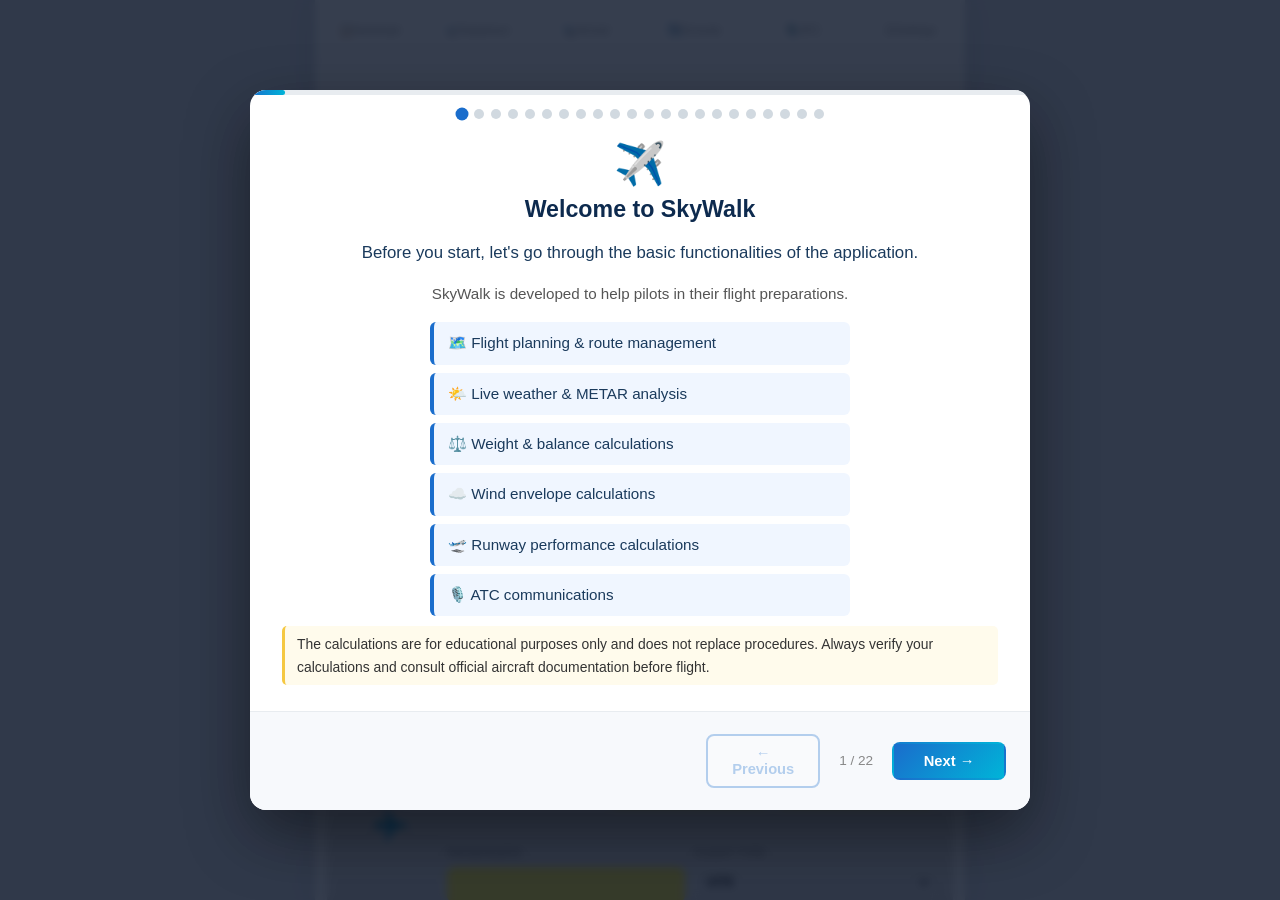
==== commit 158f19d8: "new version" ====
--- a/docs/index.html
+++ b/docs/index.html
@@ -226,17 +226,13 @@
             </div>
         </div>
 
-
         <div class="button-row"> <button id="Wizard" type="button" onclick="window.SkyWalkWizard.show()" title="Setup Wizard"> 🧙 Wizard New Flightplan</button> </div>
 
         <div class="flight-card">
             <div class="route-header">
-
-
                 <div class="airport" style="min-width: 0; overflow: hidden;">
                     <div class="airport-code">
-                        <input id="DEPARTURE_ICAO" type="text" class="UPPERCASE_input" title="Departure ICAO"
-                            style="font-size: 26px; font-weight: bold; color: #2c2c2c; margin-bottom: 2px; text-align: center; width: 100%; box-sizing: border-box;">
+                        <input id="DEPARTURE_ICAO" type="text" class="UPPERCASE_input" title="Departure ICAO" style="font-size: 26px; font-weight: bold; color: #2c2c2c; margin-bottom: 2px; text-align: center; width: 100%; box-sizing: border-box;">
                     </div>
                     <div id="DEPARTURE_CITY" class="airport-name">DEPARTURE</div>
                     <div><img id="DEPARTURE_FLAG_2" src="" alt="" style="width:30px; height:auto; vertical-align:middle; margin-left:6px;"></div>
@@ -336,21 +332,25 @@
                 <div class="flight-card-content">
 
                     <div class="wind-grid">
+                        <!-- NEW: spinner to select an already-saved aircraft, mirrors DEPARTURE_RUNWAY_SPINNER -->
+                        <div class="aircraft" style="text-align: left;">
+                            <span id class="tile-label" style="text-align: left;">LOAD REGISTRATION</span>
+                            <select id="CALLSIGN_SPINNER" class="tile-value-dropdown" style="text-align: left; background: transparent; font-size: 12px">
+                                <option value="">Select and Load</option>
+                            </select>
+                        </div>
+
                         <div class="aircraft" style="text-align: left;">
                             <span id="CALLSIGN_LABEL" class="tile-label" style="text-align: left;">REGISTRATION</span>
-                            <input id="CALLSIGN" type="text" class="tile-value UPPERCASE_input"
-                                   title="Registration of the aircraft"
-                                   style="font-size: 14px; text-align: left">
+                            <input id="CALLSIGN" type="text" class="tile-value UPPERCASE_input" title="Registration of the aircraft" style="font-size: 14px; text-align: left">
                         </div>
 
-                        <div class="aircraft" style="text-align: left;">
-                            <span class="tile-label" style="text-align: left;">AIRCRAFT TYPE</span>
-                            <input id="AIRCRAFT_TYPE" type="text"
-                                   class="tile-value UPPERCASE_input"
-                                   title="Aircraft Type (ROBIN, CESSNA)"
-                                   style="font-size: 14px; text-align: left; ">
-                        </div>
-                    </div>
+                    <div class="aircraft" style="text-align: left;">
+                        <span class="tile-label" style="text-align: left;">AIRCRAFT TYPE</span>
+                        <input id="AIRCRAFT_TYPE" type="text" class="tile-value UPPERCASE_input" title="Aircraft Type (ROBIN, CESSNA)" style="font-size: 14px; text-align: left; ">
+                    </div>
+                    </div>
+
 
                     <div class="divider-general-section" style="background: #f0f0f0"></div>
 
@@ -375,6 +375,7 @@
                 </div>
 
             </div>
+
         </div>
 
 
